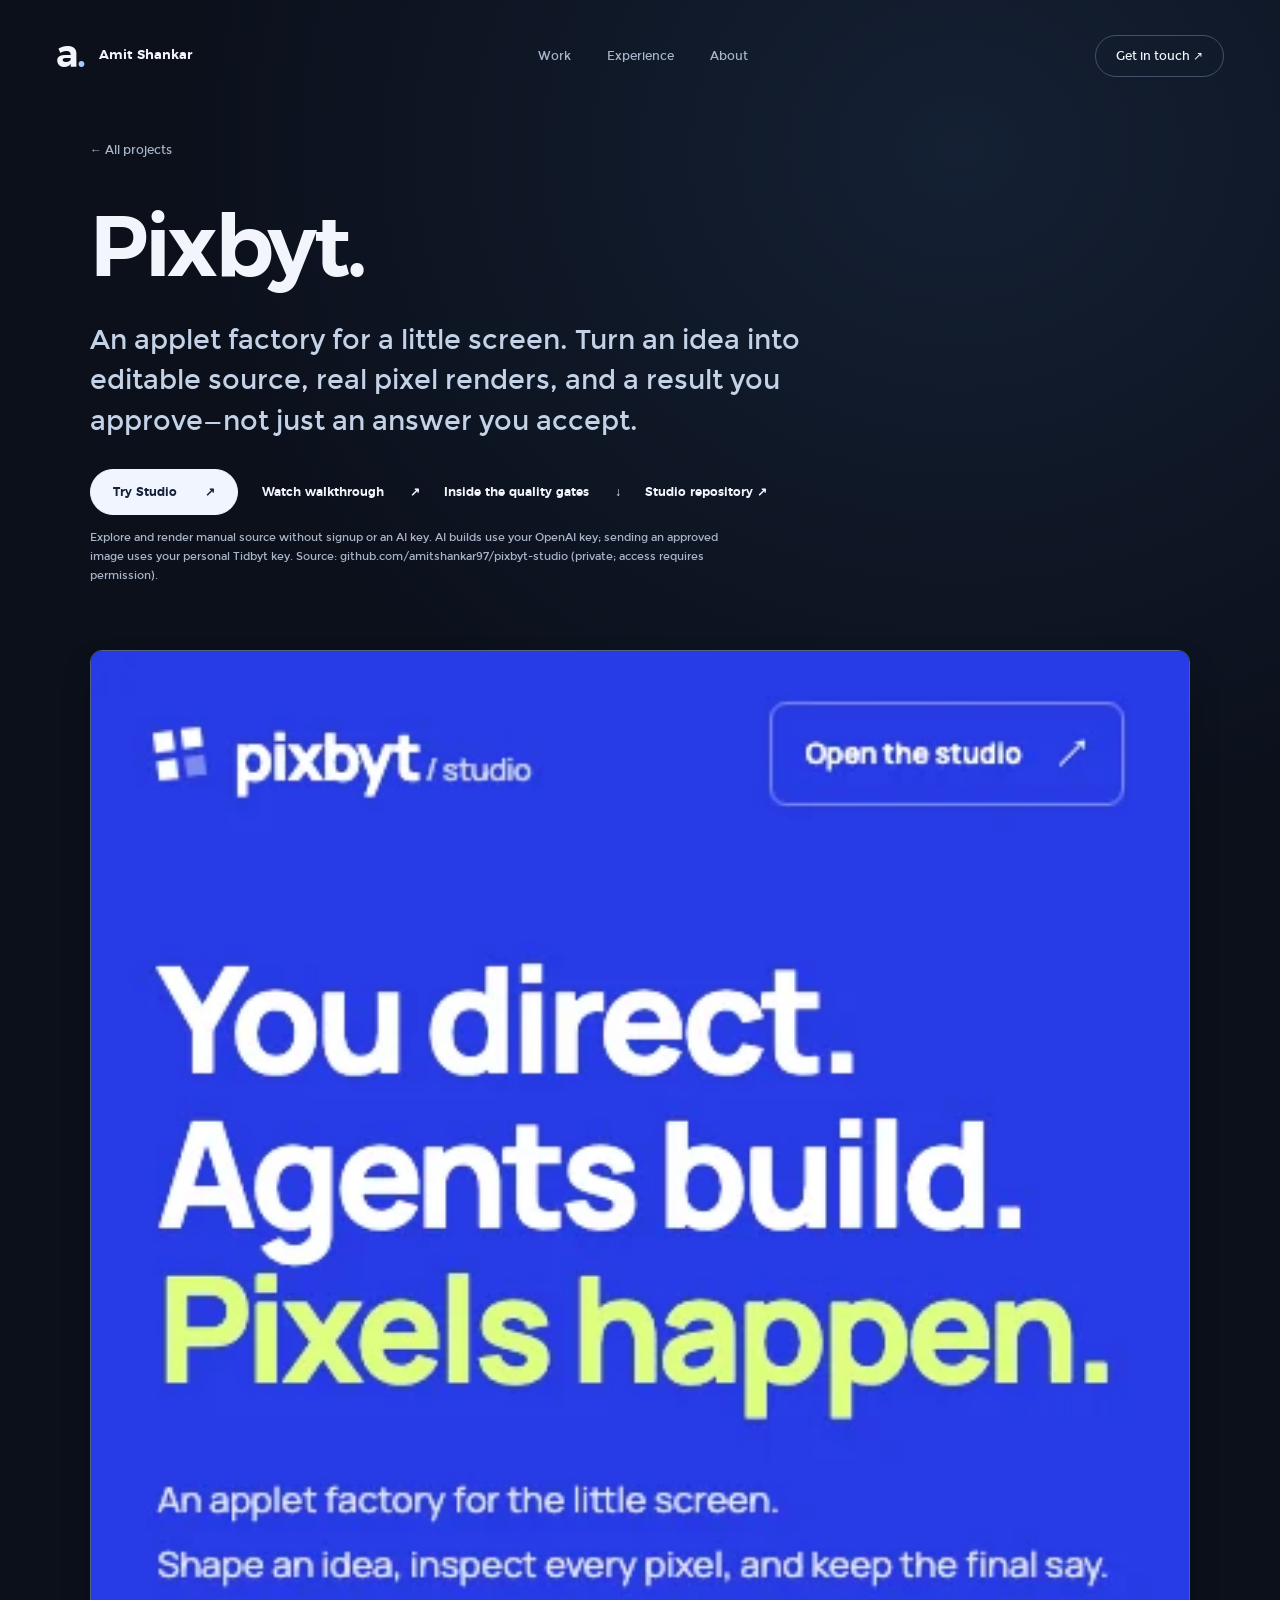
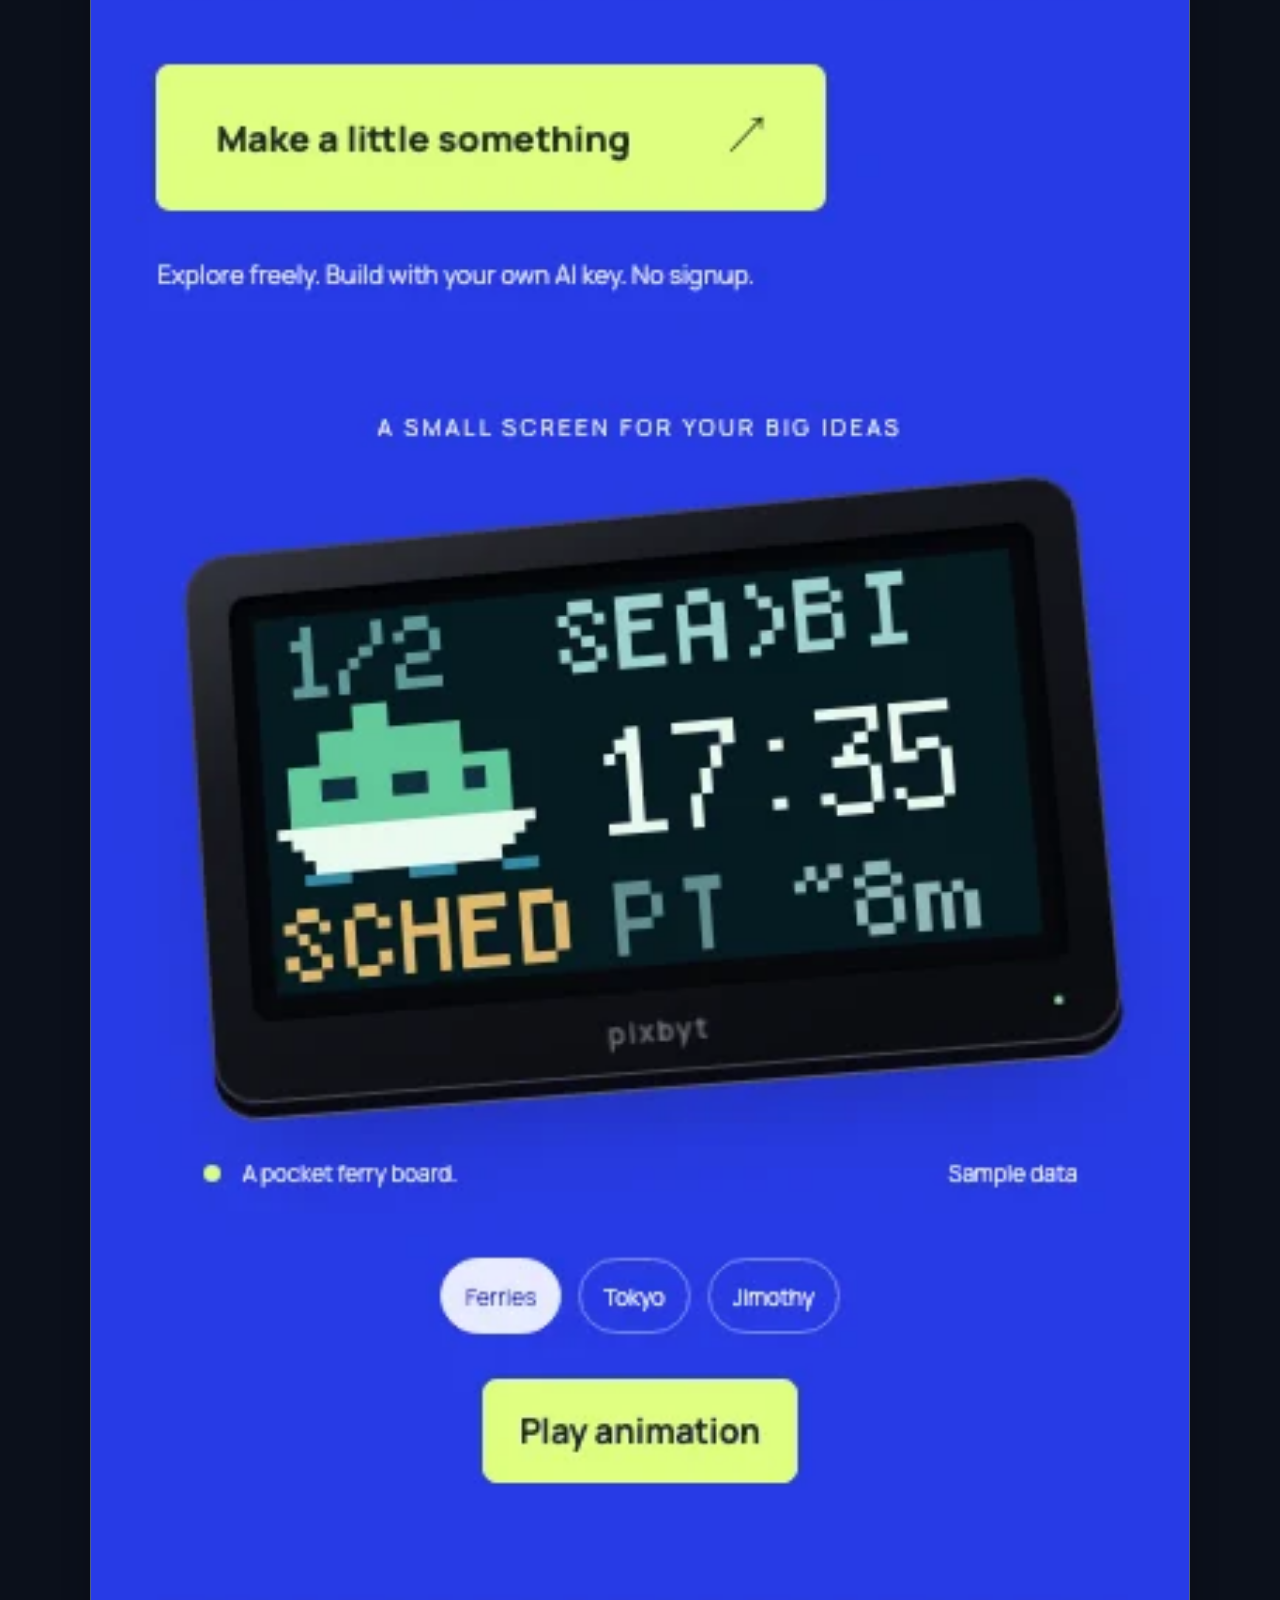
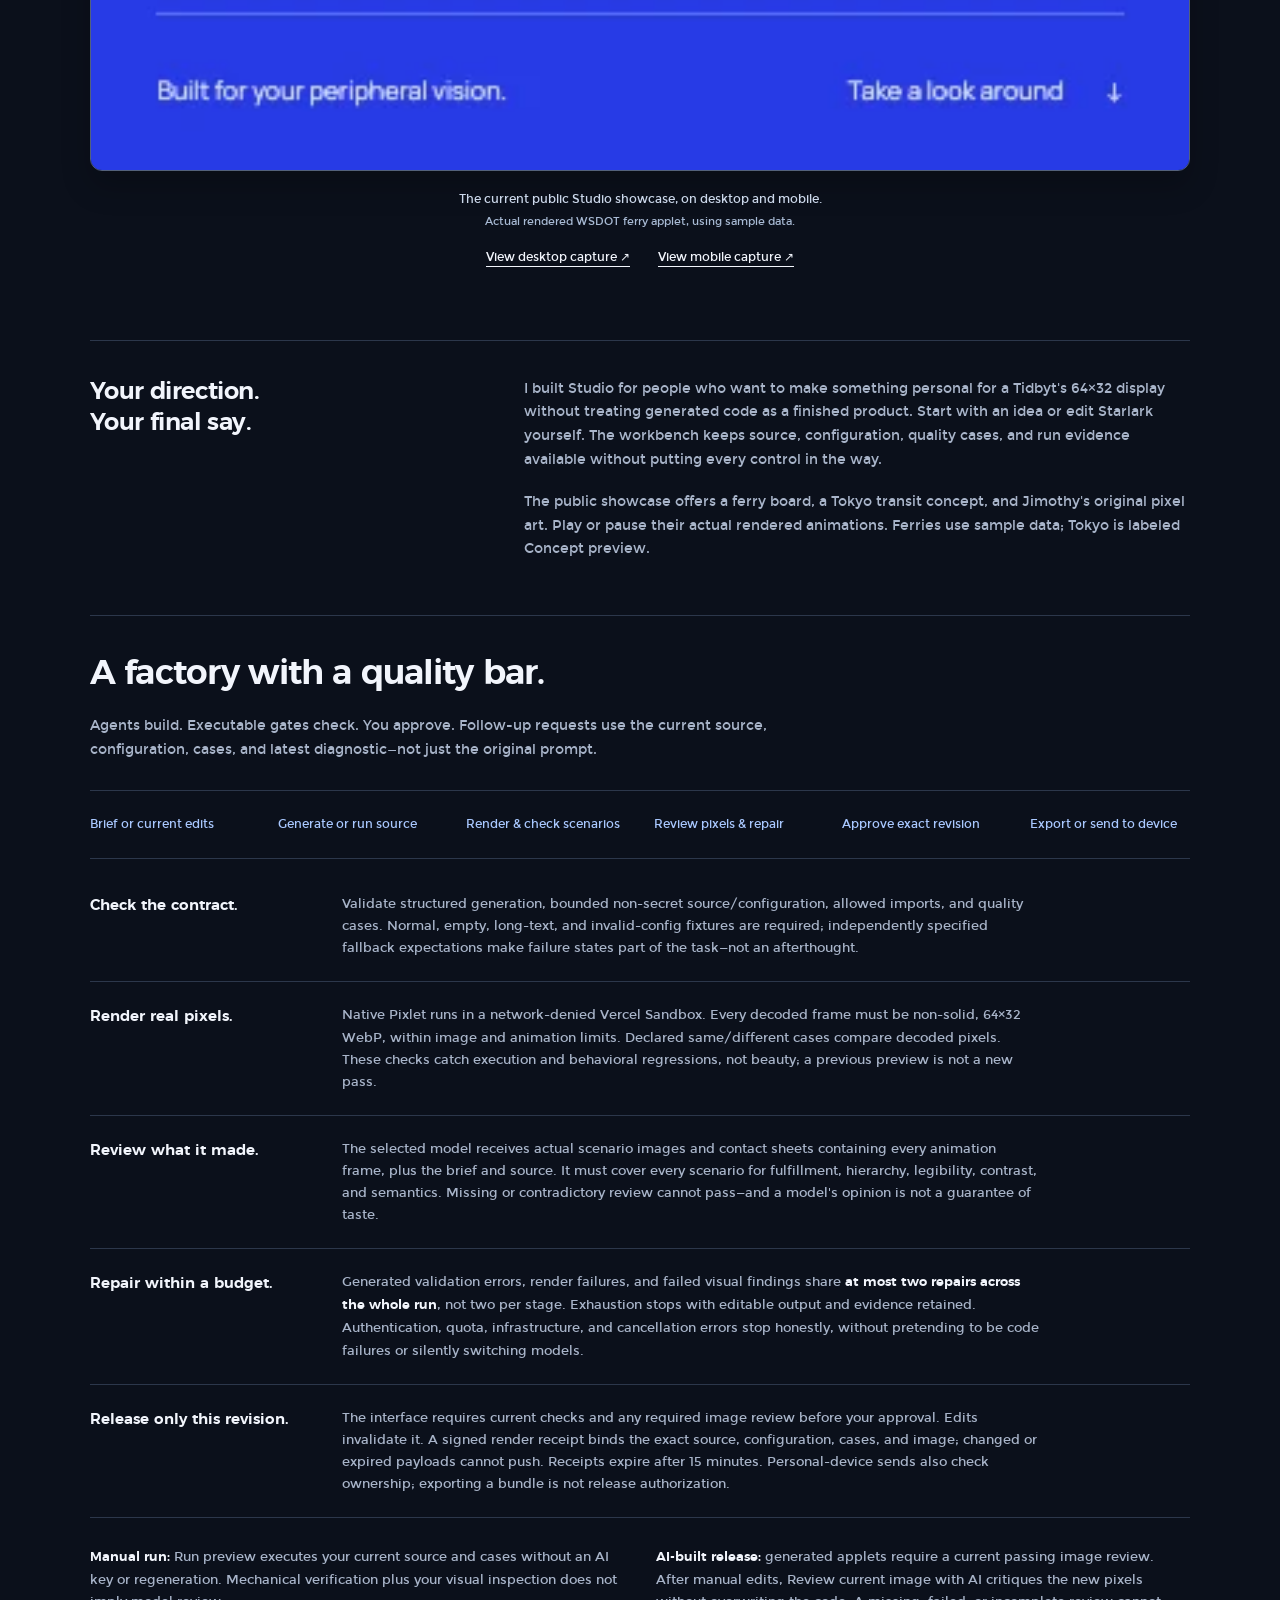
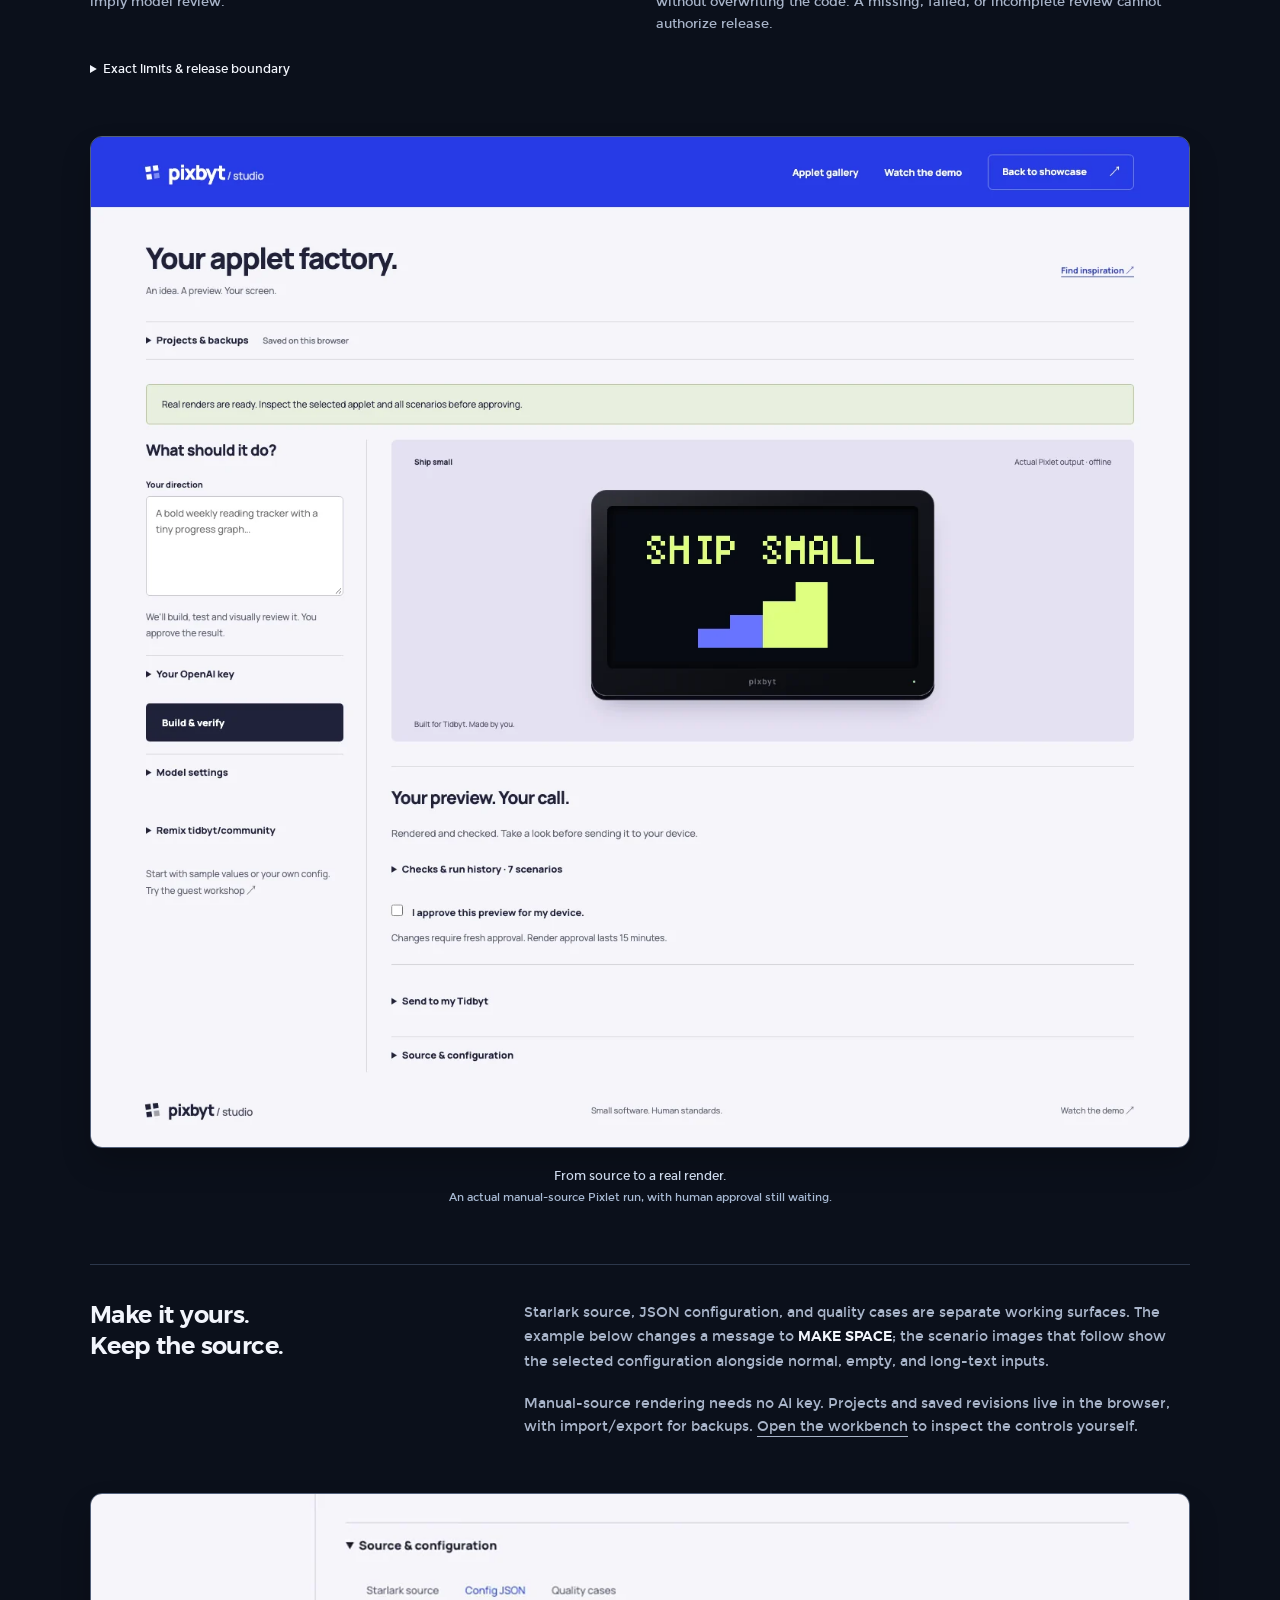
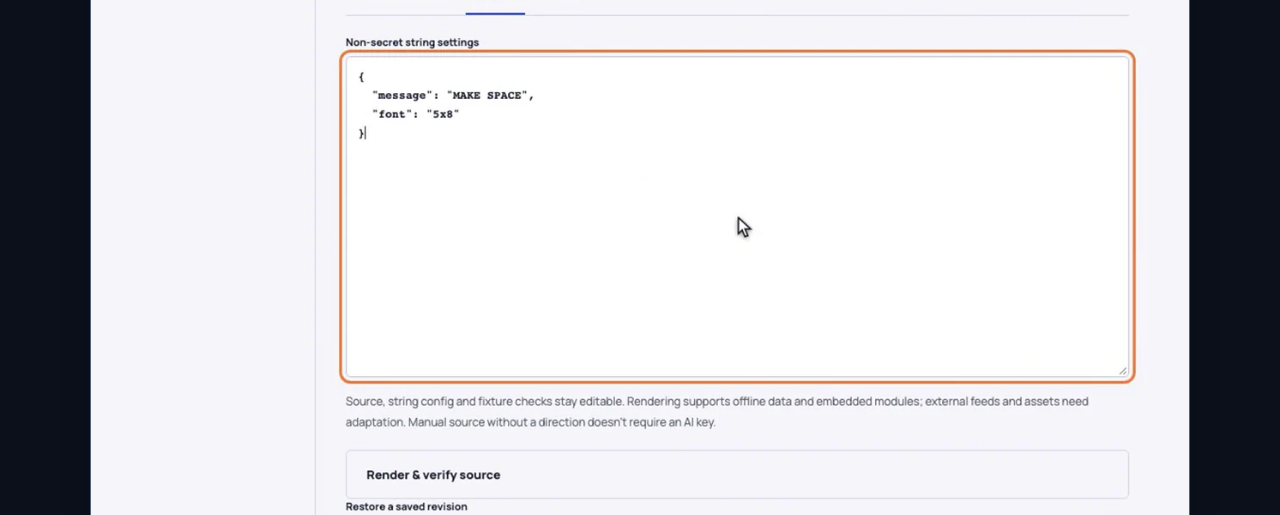
==== pixbyt.html @ dcb03086 "Explain applet factory quality gates and release safeguards Co-authored-by: Copilot App <223556219+C" ====
<!doctype html>
<html lang="en">
<head>
    <meta charset="utf-8"><meta name="viewport" content="width=device-width, initial-scale=1"><meta name="theme-color" content="#0b101b">
    <meta name="description" content="Inside Pixbyt's applet factory: native Pixlet rendering, scenario checks, actual-pixel model critique, bounded repairs, and human approval of the exact revision.">
    <title>Pixbyt — Amit Shankar</title>
    <link rel="canonical" href="https://amitshankar97.github.io/pixbyt.html">
    <meta property="og:type" content="website"><meta property="og:site_name" content="Amit Shankar">
    <meta property="og:title" content="Pixbyt Studio — Amit Shankar">
    <meta property="og:description" content="An applet factory with a visible quality bar: scenario checks, actual-pixel model critique, bounded repairs, and your final approval.">
    <meta property="og:url" content="https://amitshankar97.github.io/pixbyt.html">
    <meta property="og:image" content="https://amitshankar97.github.io/images/projects/pixbyt-studio-desktop.webp">
    <meta property="og:image:alt" content="Pixbyt Studio's public showcase with a WSDOT ferry applet labeled Sample data">
    <meta name="twitter:card" content="summary_large_image">
    <link rel="icon" href="favicon.svg" type="image/svg+xml"><link rel="alternate icon" href="favicon.png" type="image/png"><link rel="apple-touch-icon" href="apple-touch-icon.png"><link rel="stylesheet" href="css/portfolio.css">
</head>
<body>
    <a class="skip-link" href="#main">Skip to content</a>
    <header class="site-header"><a class="brand" href="index.html"><span class="brand-symbol" aria-hidden="true">a<span>.</span></span><span>Amit Shankar</span></a><nav aria-label="Main navigation"><a href="index.html#work">Work</a><a href="index.html#experience">Experience</a><a href="index.html#about">About</a></nav><a class="header-contact" href="mailto:amitarunshankar@gmail.com">Get in touch ↗</a></header>
    <main id="main" class="project-main">
        <a class="back-link" href="index.html#pixbyt-feature">← All projects</a>
        <section class="project-hero"><h1>Pixbyt.</h1><p class="lead">An applet factory for a little screen. Turn an idea into editable source, real pixel renders, and a result you approve—not just an answer you accept.</p><div class="project-actions"><a class="button" href="https://pixbyt-studio.vercel.app/">Try Studio <span aria-hidden="true">↗</span></a><a class="quiet-link" href="https://pixbyt-studio.vercel.app/#/demo">Watch walkthrough <span aria-hidden="true">↗</span></a><a class="quiet-link" href="#quality-gates">Inside the quality gates <span aria-hidden="true">↓</span></a><a class="quiet-link" href="https://github.com/amitshankar97/pixbyt-studio">Studio repository ↗</a></div><p class="source-note">Explore and render manual source without signup or an AI key. AI builds use your OpenAI key; sending an approved image uses your personal Tidbyt key. Source: github.com/amitshankar97/pixbyt-studio (private; access requires permission).</p></section>
        <figure class="product-capture case-study-capture">
            <a href="images/projects/pixbyt-studio-desktop.webp">
                <picture><source media="(max-width: 640px)" srcset="images/projects/pixbyt-studio-mobile.webp" width="390" height="966"><img src="images/projects/pixbyt-studio-desktop.webp" width="1440" height="856" alt="Pixbyt Studio's public homepage: a rendered WSDOT ferry applet with a Sample data label, curated applet choices, and a Play animation control"></picture>
            </a>
            <figcaption>The current public Studio showcase, on desktop and mobile.<span>Actual rendered WSDOT ferry applet, using sample data.</span></figcaption>
            <div class="capture-links"><a href="images/projects/pixbyt-studio-desktop.webp">View desktop capture ↗</a><a href="images/projects/pixbyt-studio-mobile.webp">View mobile capture ↗</a></div>
        </figure>
        <div class="project-body">
            <section id="approach" class="story-row"><h2>Your direction.<br>Your final say.</h2><div><p>I built Studio for people who want to make something personal for a Tidbyt's 64×32 display without treating generated code as a finished product. Start with an idea or edit Starlark yourself. The workbench keeps source, configuration, quality cases, and run evidence available without putting every control in the way.</p><p>The public showcase offers a ferry board, a Tokyo transit concept, and Jimothy's original pixel art. Play or pause their actual rendered animations. Ferries use sample data; Tokyo is labeled Concept preview.</p></div></section>
            <section id="quality-gates" class="factory-quality" aria-labelledby="quality-heading">
                <h2 id="quality-heading">A factory with a quality bar.</h2>
                <p class="quality-intro">Agents build. Executable gates check. You approve. Follow-up requests use the current source, configuration, cases, and latest diagnostic—not just the original prompt.</p>
                <ol class="factory-flow" aria-label="Applet factory workflow">
                    <li>Brief or current edits</li>
                    <li>Generate or run source</li>
                    <li>Render &amp; check scenarios</li>
                    <li>Review pixels &amp; repair</li>
                    <li>Approve exact revision</li>
                    <li>Export or send to device</li>
                </ol>
                <dl class="quality-gates">
                    <div><dt>Check the contract.</dt><dd>Validate structured generation, bounded non-secret source/configuration, allowed imports, and quality cases. Normal, empty, long-text, and invalid-config fixtures are required; independently specified fallback expectations make failure states part of the task—not an afterthought.</dd></div>
                    <div><dt>Render real pixels.</dt><dd>Native Pixlet runs in a network-denied Vercel Sandbox. Every decoded frame must be non-solid, 64×32 WebP, within image and animation limits. Declared same/different cases compare decoded pixels. These checks catch execution and behavioral regressions, not beauty; a previous preview is not a new pass.</dd></div>
                    <div><dt>Review what it made.</dt><dd>The selected model receives actual scenario images and contact sheets containing every animation frame, plus the brief and source. It must cover every scenario for fulfillment, hierarchy, legibility, contrast, and semantics. Missing or contradictory review cannot pass—and a model's opinion is not a guarantee of taste.</dd></div>
                    <div><dt>Repair within a budget.</dt><dd>Generated validation errors, render failures, and failed visual findings share <strong>at most two repairs across the whole run</strong>, not two per stage. Exhaustion stops with editable output and evidence retained. Authentication, quota, infrastructure, and cancellation errors stop honestly, without pretending to be code failures or silently switching models.</dd></div>
                    <div><dt>Release only this revision.</dt><dd>The interface requires current checks and any required image review before your approval. Edits invalidate it. A signed render receipt binds the exact source, configuration, cases, and image; changed or expired payloads cannot push. Receipts expire after 15 minutes. Personal-device sends also check ownership; exporting a bundle is not release authorization.</dd></div>
                </dl>
                <div class="quality-paths">
                    <p><strong>Manual run:</strong> Run preview executes your current source and cases without an AI key or regeneration. Mechanical verification plus your visual inspection does not imply model review.</p>
                    <p><strong>AI-built release:</strong> generated applets require a current passing image review. After manual edits, Review current image with AI critiques the new pixels without overwriting the code. A missing, failed, or incomplete review cannot authorize release.</p>
                </div>
                <details class="quality-detail"><summary>Exact limits &amp; release boundary</summary><p>Output is limited to 200,000 bytes, 300 frames, and three seconds. The receipt protects render integrity; model review and human approval are interface policies, not server-certified taste or identity. Tidbyt API acceptance is not proof of physical receipt.</p></details>
            </section>
            <figure class="product-capture case-study-capture walkthrough-capture">
                <a href="images/projects/pixbyt-render-workbench.webp"><img src="images/projects/pixbyt-render-workbench.webp" width="1440" height="1325" loading="lazy" alt="Studio after a manual-source run: actual Pixlet output reads SHIP SMALL, with seven scenarios available and human approval still unchecked"></a>
                <figcaption>From source to a real render.<span>An actual manual-source Pixlet run, with human approval still waiting.</span></figcaption>
            </figure>
            <section class="story-row"><h2>Make it yours.<br>Keep the source.</h2><div><p>Starlark source, JSON configuration, and quality cases are separate working surfaces. The example below changes a message to <strong>MAKE SPACE</strong>; the scenario images that follow show the selected configuration alongside normal, empty, and long-text inputs.</p><p>Manual-source rendering needs no AI key. Projects and saved revisions live in the browser, with import/export for backups. <a href="https://pixbyt-studio.vercel.app/#/studio">Open the workbench</a> to inspect the controls yourself.</p></div></section>
            <figure class="product-capture case-study-capture walkthrough-capture">
                <a href="images/projects/pixbyt-config.webp"><img src="images/projects/pixbyt-config.webp" width="1280" height="800" loading="lazy" alt="Studio's Config JSON editor containing message MAKE SPACE and font 5x8, with Starlark source and Quality cases tabs and a Render and verify source control"></a>
                <figcaption>The configuration surface, not a mockup.<span>An actual editor frame from the recorded manual-source walkthrough, showing the message and font settings.</span></figcaption>
            </figure>
            <section class="story-row"><h2>Evidence you<br>can inspect.</h2><div><p>The preview is only one part of the review. Scenario images expose what changes when inputs are missing, too long, or invalid. A selected configuration sits alongside those cases so you can judge the pixels you are actually about to approve.</p><p>Checks, run history, and exported evidence make the outcome inspectable. After edits, earlier evidence stays historical; it cannot authorize the next release.</p></div></section>
            <figure class="product-capture case-study-capture walkthrough-capture">
                <a href="images/projects/pixbyt-scenarios.webp"><img src="images/projects/pixbyt-scenarios.webp" width="1280" height="800" loading="lazy" alt="Actual Pixlet scenario evidence: selected MAKE SPACE output beside SHIP SMALL normal and empty cases and a truncated long-text case, with seven scenarios listed"></a>
                <figcaption>Review the cases, not just the happy path.<span>Actual manual-source rendering evidence: selected configuration, normal, empty, and long-text outputs.</span></figcaption>
            </figure>
            <section class="story-row"><h2>Small surface.<br>Deliberate systems.</h2><div><p>Studio uses <strong>TypeScript and Vite</strong> for the browser interface, <strong>Node.js Vercel Functions</strong> for orchestration, and ephemeral <strong>Vercel Sandbox</strong> instances for Pixlet rendering and Python image verification. OpenAI generation and image critique use the visitor's selected model.</p><p>Projects stay in the browser, with exportable backups. Generated applets run offline: there is no hosted scheduler or live-feed fetching. The older guest workshop's explicit GitHub bundle save is separate—not automatic project sync.</p><p><a href="https://pixbyt-studio.vercel.app/#/demo">Watch the captioned walkthrough</a> for a hands-on look at applet source and rendering.</p><details><summary>Implementation &amp; verification details</summary><p>Public native rendering, source/configuration edits, rerendering, validation, and the signed-receipt approval gate have been independently exercised. Model and device paths also have unit/mock coverage; paid model calls and physical device delivery have not been exercised with user credentials. The showcase and film are not proof of those credentialed outcomes.</p></details></div></section>
            <section class="story-row"><h2>Built on an<br>existing foundation.</h2><div><p>Studio is distinct from the original <a href="https://github.com/amitshankar97/pixbyt">Go/HTMX Pixbyt application</a>. That application supports authenticated applet management, community imports, Starlark/configuration editing, rendered previews, and manual image publishing to a configured Tidbyt device.</p><p>The original application's source and configuration live in Postgres. Studio's browser-local projects and the older guest workshop's GitHub bundle save are separate workflows, not a change to the original application's storage. Both source repositories remain private.</p></div></section>
        </div>
        <div class="next-project"><span>Keep exploring</span><a href="stockbear.html">Stockbear ↗</a></div>
    </main>
    <footer><span>Amit Shankar / Pixbyt</span><div><a href="index.html">All work</a><a href="https://github.com/amitshankar97">GitHub</a></div></footer>
</body>
</html>
---- css/portfolio.css ----
@font-face{font-family:Portfolio;src:url("../fonts/montserrat/montserrat-regular-webfont.woff2") format("woff2");font-weight:400;font-display:swap}
@font-face{font-family:Portfolio;src:url("../fonts/montserrat/montserrat-semibold-webfont.woff2") format("woff2");font-weight:600 900;font-display:swap}
:root{color-scheme:dark;--bg:#0b101b;--surface:#131e30;--text:#f2f5fc;--muted:#a8b4c9;--line:#2c374b;--accent:#a9c8ff;--ease:cubic-bezier(.16,1,.3,1)}
*{box-sizing:border-box}
html{scroll-behavior:smooth;scroll-padding-top:32px}
body{margin:0;color:var(--text);background:var(--bg);font:400 15px/1.7 Portfolio,Arial,sans-serif;-webkit-font-smoothing:antialiased}
body:before{content:"";position:absolute;inset:0 0 auto;height:1000px;z-index:-1;background:radial-gradient(ellipse at 75% 15%,#22385866,transparent 58%);pointer-events:none}
a{color:inherit;text-underline-offset:5px}
button{font:inherit}
a,button{-webkit-tap-highlight-color:transparent}
:focus-visible{outline:2px solid #c1d9ff;outline-offset:6px}
.skip-link{position:fixed;top:-100px;left:20px;z-index:10;background:var(--text);color:var(--bg);padding:12px 20px}
.skip-link:focus{top:12px}
.site-header,main,footer{width:min(1240px,calc(100% - 112px));margin-inline:auto}
.site-header{height:112px;display:flex;align-items:center;justify-content:space-between;gap:32px}
.brand{display:flex;align-items:center;gap:14px;text-decoration:none;font-size:13px;font-weight:600}
.brand-symbol{font-size:38px;line-height:1;letter-spacing:-.04em}
.brand-symbol>span{color:var(--accent)}
nav{display:flex;gap:36px;font-size:12px}
nav a,.header-contact{text-decoration:none}
nav a{color:var(--muted);padding-block:12px}
nav a:hover,nav a[aria-current]{color:var(--text)}
.header-contact{font-size:12px;border:1px solid #42506a;border-radius:30px;padding:10px 20px}
.header-contact span{padding-left:12px}
h1,h2,h3,p,figure{margin:0}
h1,h2,h3{font-weight:600;text-wrap:balance}
h1{font-size:clamp(42px,5.5vw,74px);line-height:1.13;letter-spacing:-.04em}
.intro{padding:72px 0 64px}
.intro-heading{display:grid;grid-template-columns:1fr 240px;align-items:center;gap:64px}
.intro h1{font-size:clamp(40px,5vw,68px)}
.intro h1 span{display:block;color:var(--accent);font-size:clamp(22px,2.4vw,30px);line-height:1.35;letter-spacing:-.025em;margin-top:22px}
.intro p{max-width:590px;color:var(--muted);font-size:15px;margin-top:24px}
.hero-portrait{display:block;width:220px;height:264px;object-fit:cover;border-radius:22px;border:1px solid #53617b;box-shadow:0 20px 40px #0004}
.quiet-link{display:inline-flex;align-items:center;gap:26px;font-size:12px;font-weight:600;text-decoration:none;padding-block:12px;border-bottom:1px solid #687c99}
.intro .quiet-link{margin-top:24px}
.quiet-link:hover{border-color:var(--text)}
.section-heading{display:flex;align-items:baseline;justify-content:space-between;gap:24px;margin-bottom:28px}
.section-heading h2{font-size:22px;letter-spacing:-.025em}
.section-heading>span{font-size:11px;color:var(--muted)}
.project-picker{display:flex;gap:16px;margin-bottom:24px}
.project-choice{display:flex;align-items:center;gap:16px;width:260px;min-height:84px;border:1px solid var(--line);border-radius:16px;padding:12px 16px;text-decoration:none;font-size:14px;background:#111a29;transition:background .3s var(--ease),border-color .3s var(--ease),transform .3s var(--ease)}
.project-choice.selected{border-color:#b3cbf1;background:#23334c;box-shadow:0 9px 24px #02071144}
.project-choice:hover{border-color:#8097b8;transform:translateY(-3px)}
.project-choice small{display:block;color:var(--muted);font-size:10px;margin-top:3px}
.project-icon{height:46px;width:46px;flex-shrink:0;border-radius:10px;display:grid;place-items:center;font-size:31px;line-height:1}
.pixel-icon{background:#a9c8ff;color:#12213a}
.stock-icon{background:#b4d7cb;color:#12382d}
.choice-arrow{margin-left:auto;color:var(--accent);font-size:18px}
.featured-project{display:grid;grid-template-columns:1fr 1.15fr;align-items:center;gap:20px;min-height:450px;padding:48px 52px;background:linear-gradient(115deg,#18263c,#142037 55%,#1b2c47);border:1px solid #35445c;border-radius:24px;overflow:hidden}
.featured-project[hidden]{display:none}
.featured-project+.featured-project{margin-top:24px}
.project-category{font-size:10px;color:var(--accent);letter-spacing:.015em}
.feature-copy h3{font-size:clamp(32px,3.8vw,48px);line-height:1.2;letter-spacing:-.04em;margin:19px 0}
.feature-copy p{font-size:13px;color:#bdc9dc;max-width:350px}
.action-row{display:flex;flex-wrap:wrap;align-items:center;gap:20px;margin-top:28px}
.button{display:inline-flex;align-items:center;justify-content:space-between;gap:28px;background:#f0f5ff;color:#152238;border:1px solid #f0f5ff;border-radius:28px;padding:12px 22px;text-decoration:none;font-size:12px;font-weight:600;transition:background .25s var(--ease),box-shadow .25s var(--ease)}
.button:hover{background:#c9dcff;box-shadow:0 7px 20px #0004}
.feature-index{font-size:10px;color:#b7c5d9}
.product-capture{min-width:0;text-align:center}
.product-capture>a{display:block;border-radius:12px}
.product-capture img{display:block;width:100%;height:auto;border-radius:12px;border:1px solid #53617b;box-shadow:0 16px 30px #0003}
.product-capture figcaption{margin-top:18px}
.case-study-capture{max-width:1100px;margin-inline:auto}
.case-study-capture figcaption{font-size:12px}
.case-study-capture figcaption span{font-size:11px}
.walkthrough-capture{margin-block:0 56px}
.project-walkthrough{margin-bottom:64px}
.project-walkthrough .section-heading{margin-bottom:16px}
.project-walkthrough .demo-disclosure{margin:0 0 20px}
.project-walkthrough video{display:block;width:100%;height:auto;aspect-ratio:16/9;background:#080d15;border:1px solid #53617b;border-radius:12px}
.capture-links{display:flex;justify-content:center;flex-wrap:wrap;gap:12px 28px;margin-top:16px;font-size:12px}
.pixel-scene{text-align:center;align-self:stretch;display:flex;flex-direction:column;justify-content:center;align-items:center;min-width:0}
.pixel-device{width:100%;max-width:410px;aspect-ratio:1.95;background:linear-gradient(135deg,#827466,#302d2b 4%,#0b1017 7%,#090d14 94%,#4a4640 96%,#837261);border-radius:17px;padding:18px;position:relative;transform:perspective(1000px) rotateY(-7deg) rotateZ(-3deg);box-shadow:12px 35px 36px #0007}
.pixel-screen{position:relative;height:100%;overflow:hidden;background:#101b35;border-radius:5px;isolation:isolate}
.pixel-screen:after{content:"";position:absolute;inset:0;z-index:5;background-image:radial-gradient(transparent 46%,#050a14 57%);background-size:6px 6px}
.pixel-sun{position:absolute;width:60px;height:60px;border-radius:50%;background:#f9bca1;top:15%;right:18%}
.pixel-mountain{position:absolute;inset:24% -5% -5%;clip-path:polygon(0 100%,0 60%,25% 3%,50% 70%,75% 12%,100% 80%,100% 100%);background:#5b7abc}
.mountain-front{inset:48% -4% -4%;background:#a9c8ff;clip-path:polygon(0 70%,22% 30%,43% 90%,69% 0,100% 68%,100% 100%,0 100%)}
.pixel-word{position:absolute;left:8%;top:12%;color:#e1ebff;font-size:clamp(14px,2.4vw,27px);font-weight:600;letter-spacing:.12em}
.pixel-ground{position:absolute;inset:90% 0 0;background:#c4dfcd}
.device-foot{position:absolute;bottom:-7px;left:18%;right:18%;height:8px;background:#111821;border-radius:0 0 6px 6px}
figcaption{font-size:10px;color:#ccd8eb;margin-top:36px}
figcaption span{display:block;font-size:9px;color:#a8bad4;margin-top:3px}
.stockbear-feature{background:linear-gradient(115deg,#172e30,#14272f 70%,#1a3b3e)}
.stock-scene{text-align:center}
.stock-emblem{font-size:180px;font-weight:600;line-height:1.1;letter-spacing:-.04em;color:#c5e3d8;position:relative;display:inline-block}
.stock-emblem span{font-size:62px;position:absolute;top:10%;right:-50px;color:#91c7c3}
.earlier-work,.experience{padding-top:112px}
.archive-feature{display:grid;grid-template-columns:1.15fr 1fr;gap:64px;align-items:center;margin-top:40px;margin-bottom:48px}
.archive-image{display:block;overflow:hidden;border-radius:14px;background:#202a38;border:1px solid var(--line)}
.archive-image img{display:block;width:100%;height:auto;max-height:300px;object-fit:cover;object-position:top}
.archive-feature h3{font-size:27px;letter-spacing:-.03em}
.archive-feature p{color:var(--muted);font-size:13px;margin:16px 0}
.archive-feature .project-category{display:block}
.archive-feature .quiet-link{margin-top:10px}
.project-list article{display:grid;grid-template-columns:1fr 1.5fr .8fr;gap:40px;align-items:baseline;border-top:1px solid var(--line);padding:25px 0}
.project-list h3{font-size:15px}
.project-list p{color:var(--muted);font-size:12px;max-width:480px}
.project-list a{justify-self:end;font-size:10px}
.archive-stack{font-size:10px;color:var(--muted);justify-self:end}
.project-list p .archive-stack{display:block;margin-top:8px}
.section-intro{max-width:620px;color:var(--muted);font-size:13px;margin-bottom:36px}
.experience-row{display:grid;grid-template-columns:180px 1fr 120px;gap:36px;border-top:1px solid var(--line);padding:28px 0}
.experience-row>span{font-size:11px;color:var(--muted);padding-top:4px}
.experience-row>span:last-child{text-align:right}
.experience-row h3{font-size:18px;letter-spacing:-.02em}
.experience-row p{font-size:12px;color:#d0daeb;margin:5px 0}
.experience-row small{font-size:11px;color:var(--muted)}
.impact-list{padding-left:17px;margin:18px 0 0;max-width:660px;color:var(--muted);font-size:12px}
.impact-list li{padding-left:4px;margin:10px 0}
.impact-list strong{color:var(--text);font-weight:600}
.about{padding:112px 0}
.about img{width:180px;height:200px;object-fit:cover;border-radius:16px;filter:saturate(.6)}
.about h2{font-size:32px;letter-spacing:-.03em;margin-bottom:20px}
.about p{max-width:650px;font-size:13px;color:var(--muted);margin:12px 0}
.about .skills{color:var(--accent);font-size:11px}
.contact{padding:64px 0 88px;border-top:1px solid var(--line);display:flex;align-items:flex-end;justify-content:space-between;gap:32px}
.contact h2{font-size:clamp(36px,4.4vw,56px);line-height:1.15;letter-spacing:-.04em}
.contact>a{font-size:15px;padding-bottom:8px;text-decoration:none;border-bottom:1px solid var(--muted)}
.contact>a span{padding-left:40px}
footer{display:flex;justify-content:space-between;gap:24px;padding:28px 0 40px;border-top:1px solid var(--line);font-size:10px;color:var(--muted)}
footer>div{display:flex;gap:28px}
footer a{text-decoration:none}
.project-main{max-width:1100px}
.back-link{display:inline-flex;gap:15px;color:var(--muted);font-size:12px;margin:28px 0 42px;text-decoration:none}
.project-hero{padding-bottom:64px}
.project-hero h1{font-size:clamp(48px,7vw,86px);margin-bottom:20px}
.project-hero .lead{max-width:770px;font-size:clamp(19px,2.4vw,27px);line-height:1.5;color:#c4d2e7}
.project-actions{display:flex;align-items:center;flex-wrap:wrap;gap:24px;margin-top:28px}
.project-actions .quiet-link{border:0}
.source-note{font-size:11px;color:var(--muted);margin-top:14px;max-width:650px}
.demo-disclosure{font-size:13px;font-weight:600;color:var(--accent);margin-top:20px;max-width:650px}
.feature-copy p.demo-disclosure{color:var(--text);font-size:12px}
.project-visual{min-height:380px;display:flex;align-items:center;justify-content:center;border-radius:24px;background:linear-gradient(125deg,#20304d,#142034);border:1px solid #35445c;padding:60px 40px}
.project-visual .pixel-scene{width:min(600px,100%);min-height:300px}
.project-visual .pixel-device{max-width:510px}
.project-visual .pixel-word{font-size:32px}
.project-visual .pixel-screen:after{background-size:8px 8px}
.project-visual .pixel-sun{width:80px;height:80px}
.project-body{padding:72px 0 40px}
.story-row{display:grid;grid-template-columns:1fr 1.8fr;gap:64px;padding:36px 0;border-top:1px solid var(--line)}
.story-row h2{font-size:24px;line-height:1.3;letter-spacing:-.025em}
.story-row p{font-size:14px;color:var(--muted);margin-bottom:18px;max-width:700px}
.story-row ul,.story-row ol{padding-left:20px;margin:0;color:var(--muted);font-size:13px}
.story-row li{padding-left:6px;margin-bottom:12px}
.story-row strong{color:var(--text);font-weight:600}
.factory-quality{border-top:1px solid var(--line);padding:36px 0 56px}
.factory-quality h2{font-size:clamp(24px,3vw,34px);line-height:1.3;letter-spacing:-.025em}
.quality-intro{max-width:680px;margin-top:18px;color:var(--muted);font-size:14px}
.factory-flow{display:flex;flex-wrap:wrap;gap:12px 28px;padding:24px 0;margin:28px 0 0;border-block:1px solid var(--line);list-style:none}
.factory-flow li{flex:1 1 130px;font-size:12px;color:var(--accent);line-height:1.6}
.quality-gates{margin:12px 0 0}
.quality-gates>div{display:grid;grid-template-columns:220px 1fr;gap:32px;padding:22px 0;border-bottom:1px solid var(--line)}
.quality-gates dt{font-weight:600;font-size:15px}
.quality-gates dd{margin:0;max-width:700px;color:var(--muted);font-size:13px}
.quality-gates strong,.quality-paths strong{color:var(--text);font-weight:600}
.quality-paths{display:grid;grid-template-columns:1fr 1fr;gap:32px;margin-top:28px}
.quality-paths p{font-size:13px;color:var(--muted)}
.quality-detail{max-width:760px;margin-top:24px;color:var(--muted);font-size:12px}
.quality-detail summary{cursor:pointer;color:var(--text)}
.quality-detail p{margin-top:12px}
@media(max-width:700px){.quality-gates>div{grid-template-columns:1fr;gap:8px}.factory-flow{gap:16px 24px}.factory-flow li{flex-basis:40%}.quality-paths{grid-template-columns:1fr;gap:16px}.factory-quality{padding:28px 0 40px}}
.next-project{border-top:1px solid var(--line);padding:48px 0 64px;display:flex;justify-content:space-between;align-items:center;font-size:12px;color:var(--muted)}
.next-project a{font-size:24px;color:var(--text);text-decoration:none}
@media(prefers-reduced-motion:no-preference){.pixel-device{animation:device-arrive 1.2s var(--ease) both}@keyframes device-arrive{from{transform:perspective(1000px) rotateY(0) rotateZ(0) translateY(14px)}to{transform:perspective(1000px) rotateY(-7deg) rotateZ(-3deg)}}}
@media(max-width:1000px){.site-header,main,footer{width:calc(100% - 64px)}.intro-heading{gap:36px}.intro p{max-width:290px;font-size:13px}.featured-project{padding:36px;grid-template-columns:1fr 1fr}.feature-index{display:none}.pixel-device{padding:12px}.archive-feature{gap:36px}.project-list article{gap:24px}.experience-row{grid-template-columns:145px 1fr 100px;gap:24px}}
@media(max-width:700px){.site-header,main,footer{width:calc(100% - 40px)}.site-header{height:auto;min-height:104px;flex-wrap:wrap;gap:4px 20px;padding:20px 0}.brand{font-size:12px}.brand-symbol{font-size:32px}.header-contact{font-size:10px;padding:8px 12px}.header-contact span{padding-left:4px}nav{order:3;width:100%;gap:28px;font-size:11px;margin-top:8px}.intro{padding:38px 0 48px}.intro-heading{display:block}.intro p{max-width:430px;margin-top:24px;font-size:13px}.intro>.quiet-link{margin-top:18px}.section-heading{gap:16px;margin-bottom:22px}.section-heading h2{font-size:19px}.section-heading>span{font-size:9px;text-align:right}.project-picker{gap:10px}.project-choice{width:50%;gap:10px;padding:10px;min-height:70px;border-radius:12px;font-size:12px}.project-choice small{font-size:8px}.project-icon{width:32px;height:36px;border-radius:7px;font-size:24px}.choice-arrow{display:none}.featured-project{grid-template-columns:1fr;gap:40px;padding:30px 24px;border-radius:18px}.feature-copy h3{font-size:36px;margin-block:15px}.feature-copy p{max-width:460px}.pixel-scene{min-height:200px;padding:10px 5px 0}.pixel-device{width:88%;max-width:350px}.pixel-word{font-size:22px}.pixel-sun{width:50px;height:50px}figcaption{margin-top:28px;font-size:9px}figcaption span{font-size:8px}.action-row{margin-top:22px}.stock-emblem{font-size:140px}.stock-emblem span{font-size:45px;right:-34px}.earlier-work,.experience{padding-top:72px}.archive-feature{grid-template-columns:1fr;gap:25px;margin-top:28px}.archive-feature h3{font-size:23px}.project-list article{grid-template-columns:1fr;gap:10px;padding:24px 0}.project-list a{justify-self:start}.experience-row{grid-template-columns:1fr;gap:8px;padding:24px 0}.experience-row>span:last-child{display:none}.about{grid-template-columns:1fr;gap:28px;padding:72px 0}.about img{width:110px;height:125px;border-radius:12px}.about h2{font-size:28px}.contact{padding:42px 0 56px;display:block}.contact>a{display:inline-block;margin-top:28px}footer{flex-direction:column;gap:16px}footer>div{flex-wrap:wrap;gap:22px}.back-link{margin:20px 0 32px}.project-hero{padding-bottom:36px}.project-hero .lead{font-size:20px}.project-visual{padding:32px 16px;min-height:270px;border-radius:16px}.project-visual .pixel-scene{min-height:200px}.project-visual .pixel-word{font-size:22px}.project-visual .pixel-sun{width:50px;height:50px}.project-visual .pixel-screen:after{background-size:5px 5px}.project-body{padding-top:36px}.story-row{grid-template-columns:1fr;gap:22px;padding:28px 0}.story-row h2{font-size:23px}.story-row p{font-size:13px}.next-project a{font-size:20px}}
@media(prefers-reduced-motion:reduce){html{scroll-behavior:auto}*,*:before,*:after{animation:none!important;transition:none!important}}
@media(max-width:1000px){.intro-heading{grid-template-columns:1fr 200px}.hero-portrait{width:180px;height:216px}.intro p{max-width:560px}}
@media(max-width:700px){.intro-heading{display:flex;flex-direction:column;align-items:flex-start;gap:28px}.hero-portrait{order:-1;width:100px;height:120px;border-radius:12px}.intro h1{font-size:40px}.intro h1 span{font-size:22px;max-width:350px}.intro p{max-width:430px}.intro .quiet-link{margin-top:18px}}
@media print{body{background:white;color:black}body:before,.site-header,.project-picker,.pixel-scene,.stock-scene,.contact,footer{display:none}.site-header,main,footer{width:100%}.featured-project,.featured-project[hidden]{display:block;background:white;color:black;border:1px solid #aaa;break-inside:avoid}.feature-copy p,.project-category,.section-intro,.experience-row p,.experience-row small,.experience-row>span,.story-row p,.story-row li,.project-hero .lead{color:#333}.project-list article,.experience-row,.story-row{break-inside:avoid}.earlier-work,.experience,.about{padding-top:32px}.button{background:white;color:black;border:1px solid black}}
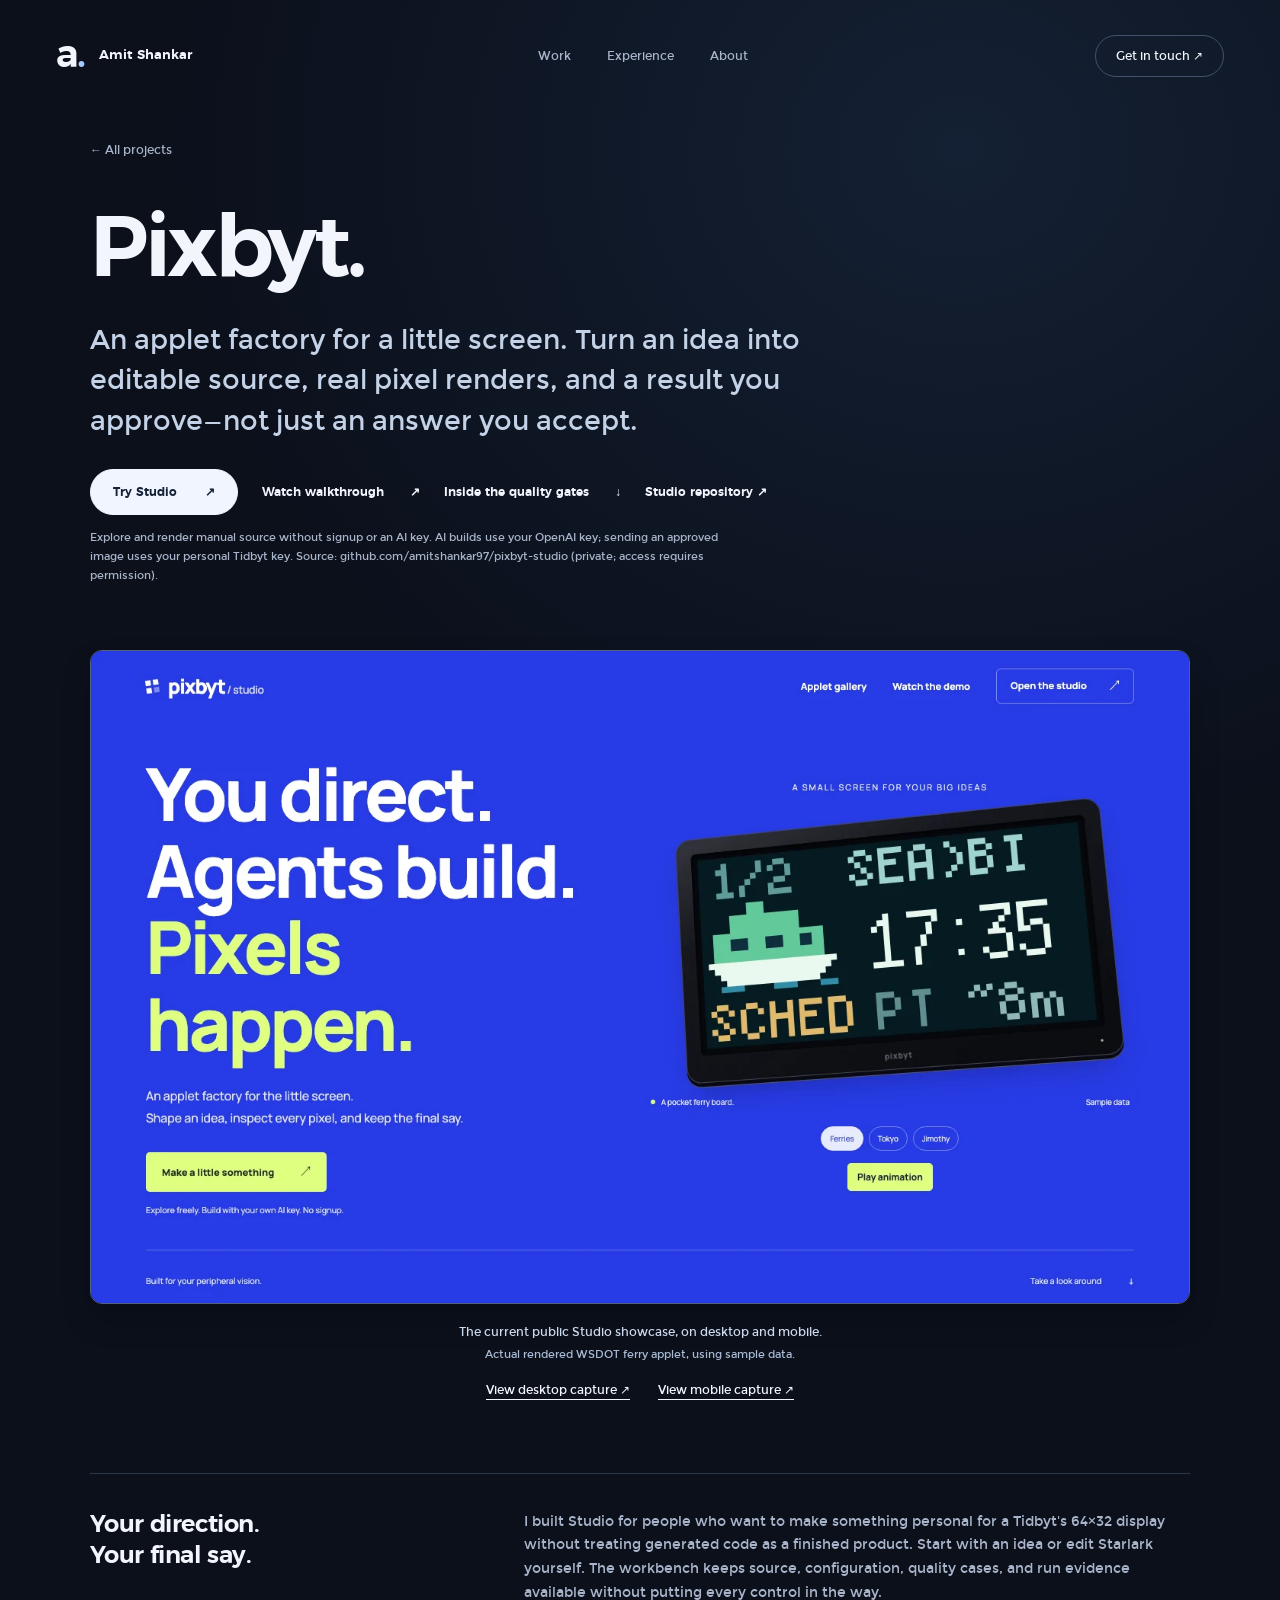
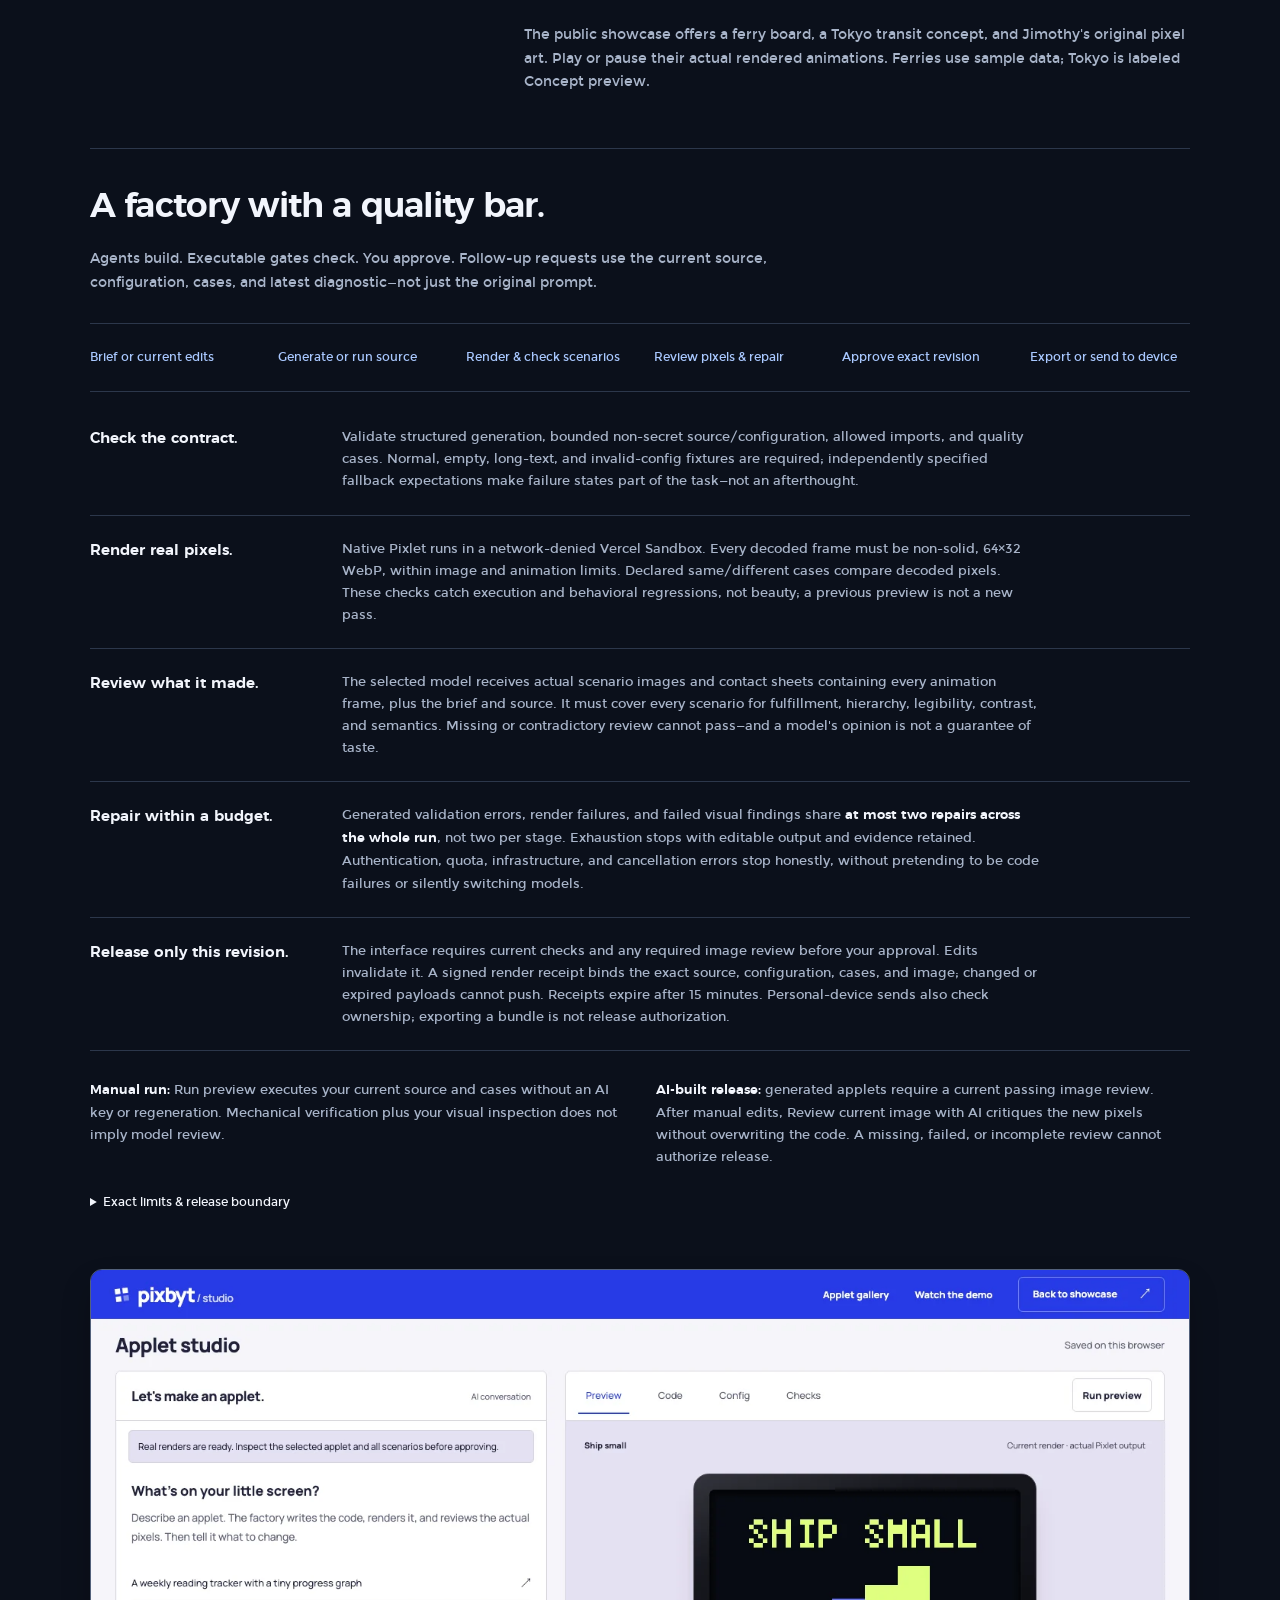
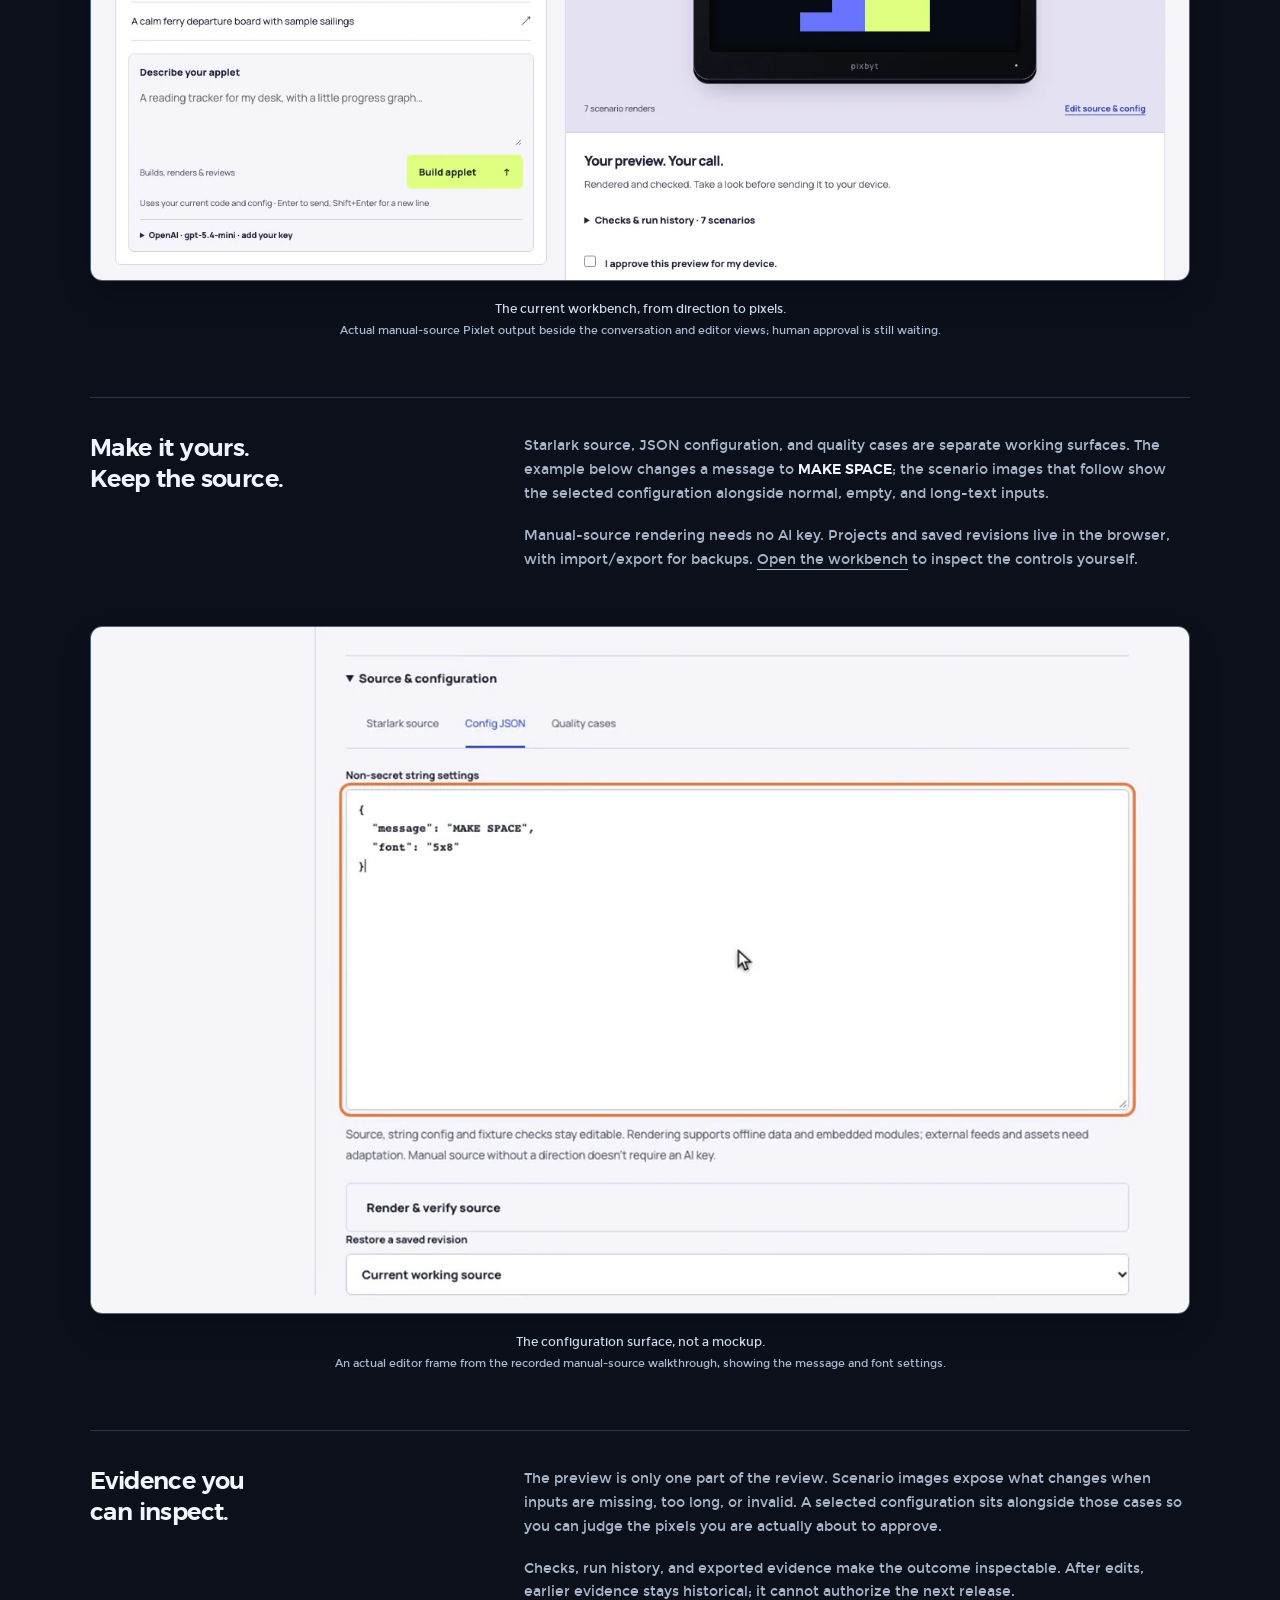
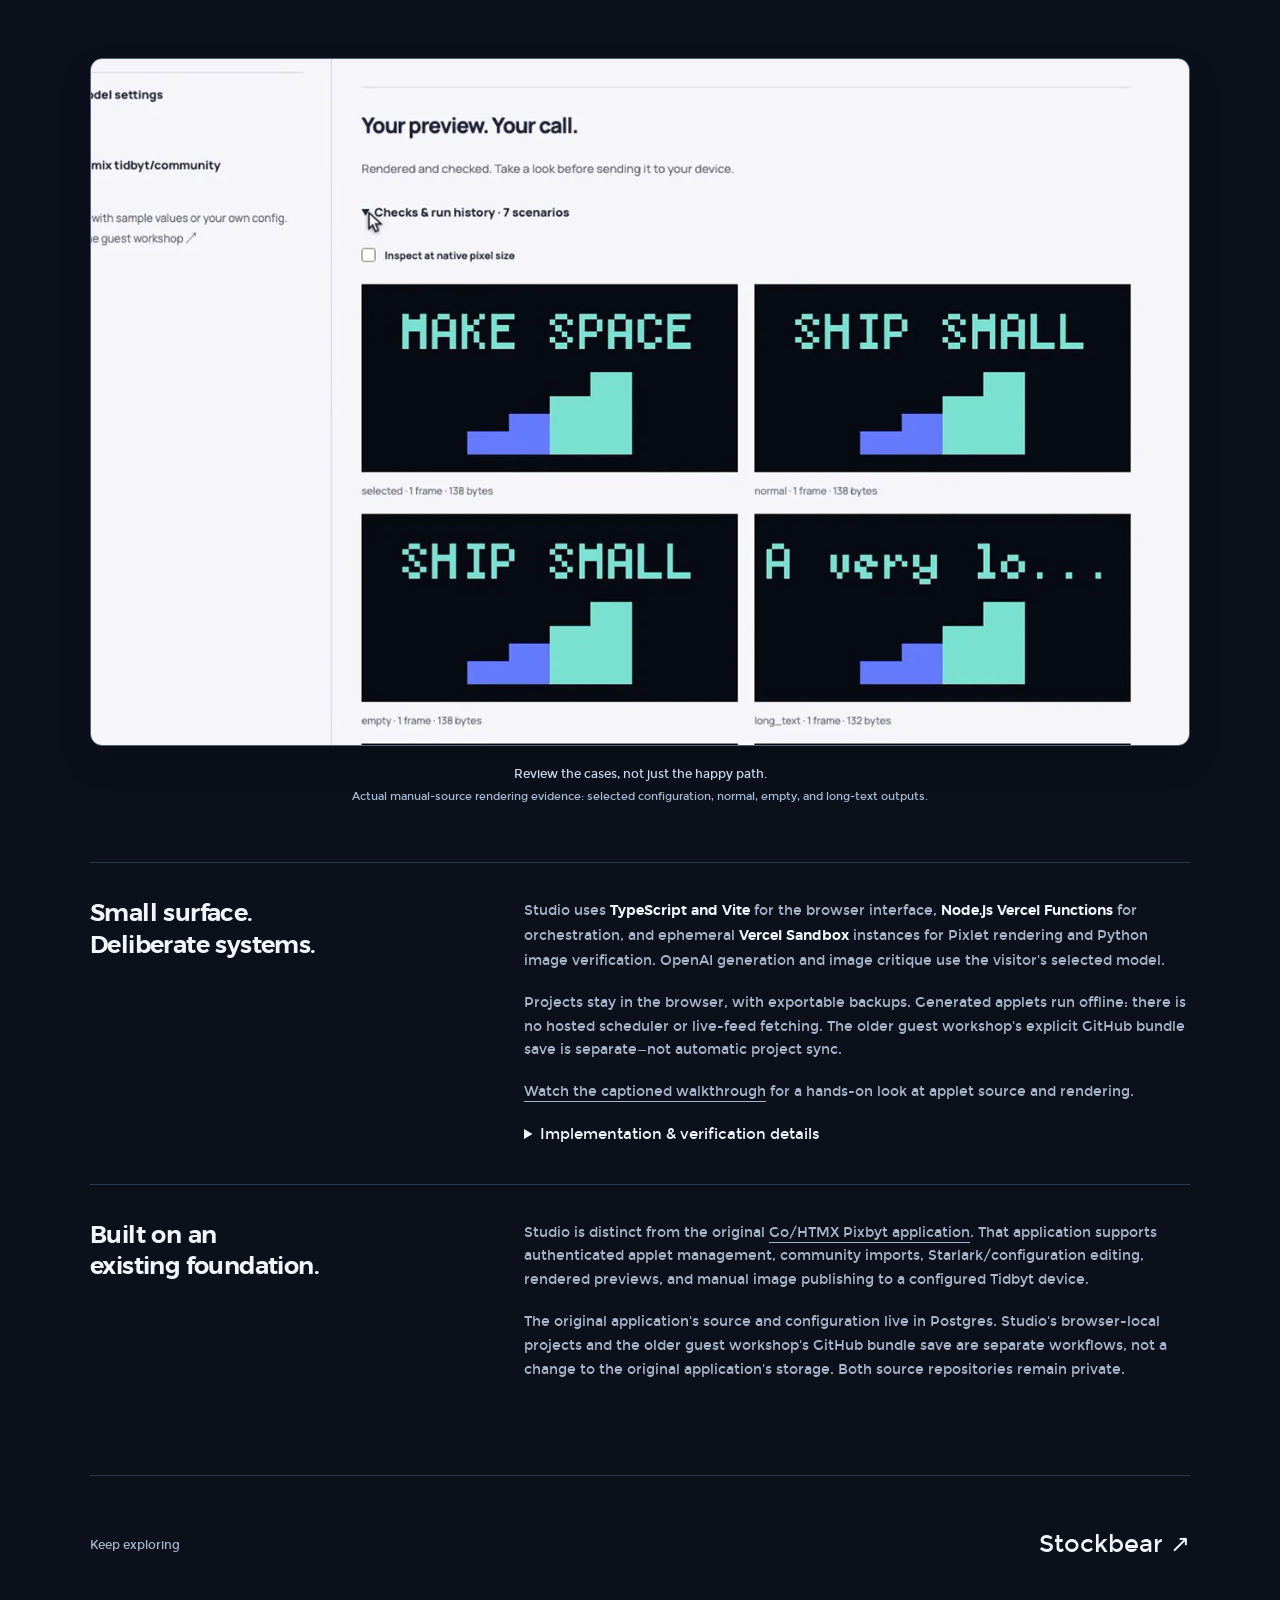
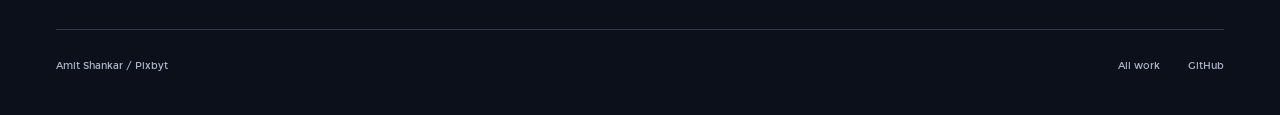
==== commit d9b8e659: "Align Pixbyt workbench capture with current editor Co-authored-by: Copilot App <223556219+Copilot@us" ====
--- a/pixbyt.html
+++ b/pixbyt.html
@@ -54,8 +54,8 @@
                 <details class="quality-detail"><summary>Exact limits &amp; release boundary</summary><p>Output is limited to 200,000 bytes, 300 frames, and three seconds. The receipt protects render integrity; model review and human approval are interface policies, not server-certified taste or identity. Tidbyt API acceptance is not proof of physical receipt.</p></details>
             </section>
             <figure class="product-capture case-study-capture walkthrough-capture">
-                <a href="images/projects/pixbyt-render-workbench.webp"><img src="images/projects/pixbyt-render-workbench.webp" width="1440" height="1325" loading="lazy" alt="Studio after a manual-source run: actual Pixlet output reads SHIP SMALL, with seven scenarios available and human approval still unchecked"></a>
-                <figcaption>From source to a real render.<span>An actual manual-source Pixlet run, with human approval still waiting.</span></figcaption>
+                <a href="images/projects/pixbyt-render-workbench.webp"><img src="images/projects/pixbyt-render-workbench.webp" width="1440" height="800" loading="lazy" alt="Current Studio workbench with the applet conversation beside Preview, Code, Config, and Checks tabs; actual manual Pixlet output reads SHIP SMALL, with seven scenarios and approval unchecked"></a>
+                <figcaption>The current workbench, from direction to pixels.<span>Actual manual-source Pixlet output beside the conversation and editor views; human approval is still waiting.</span></figcaption>
             </figure>
             <section class="story-row"><h2>Make it yours.<br>Keep the source.</h2><div><p>Starlark source, JSON configuration, and quality cases are separate working surfaces. The example below changes a message to <strong>MAKE SPACE</strong>; the scenario images that follow show the selected configuration alongside normal, empty, and long-text inputs.</p><p>Manual-source rendering needs no AI key. Projects and saved revisions live in the browser, with import/export for backups. <a href="https://pixbyt-studio.vercel.app/#/studio">Open the workbench</a> to inspect the controls yourself.</p></div></section>
             <figure class="product-capture case-study-capture walkthrough-capture">
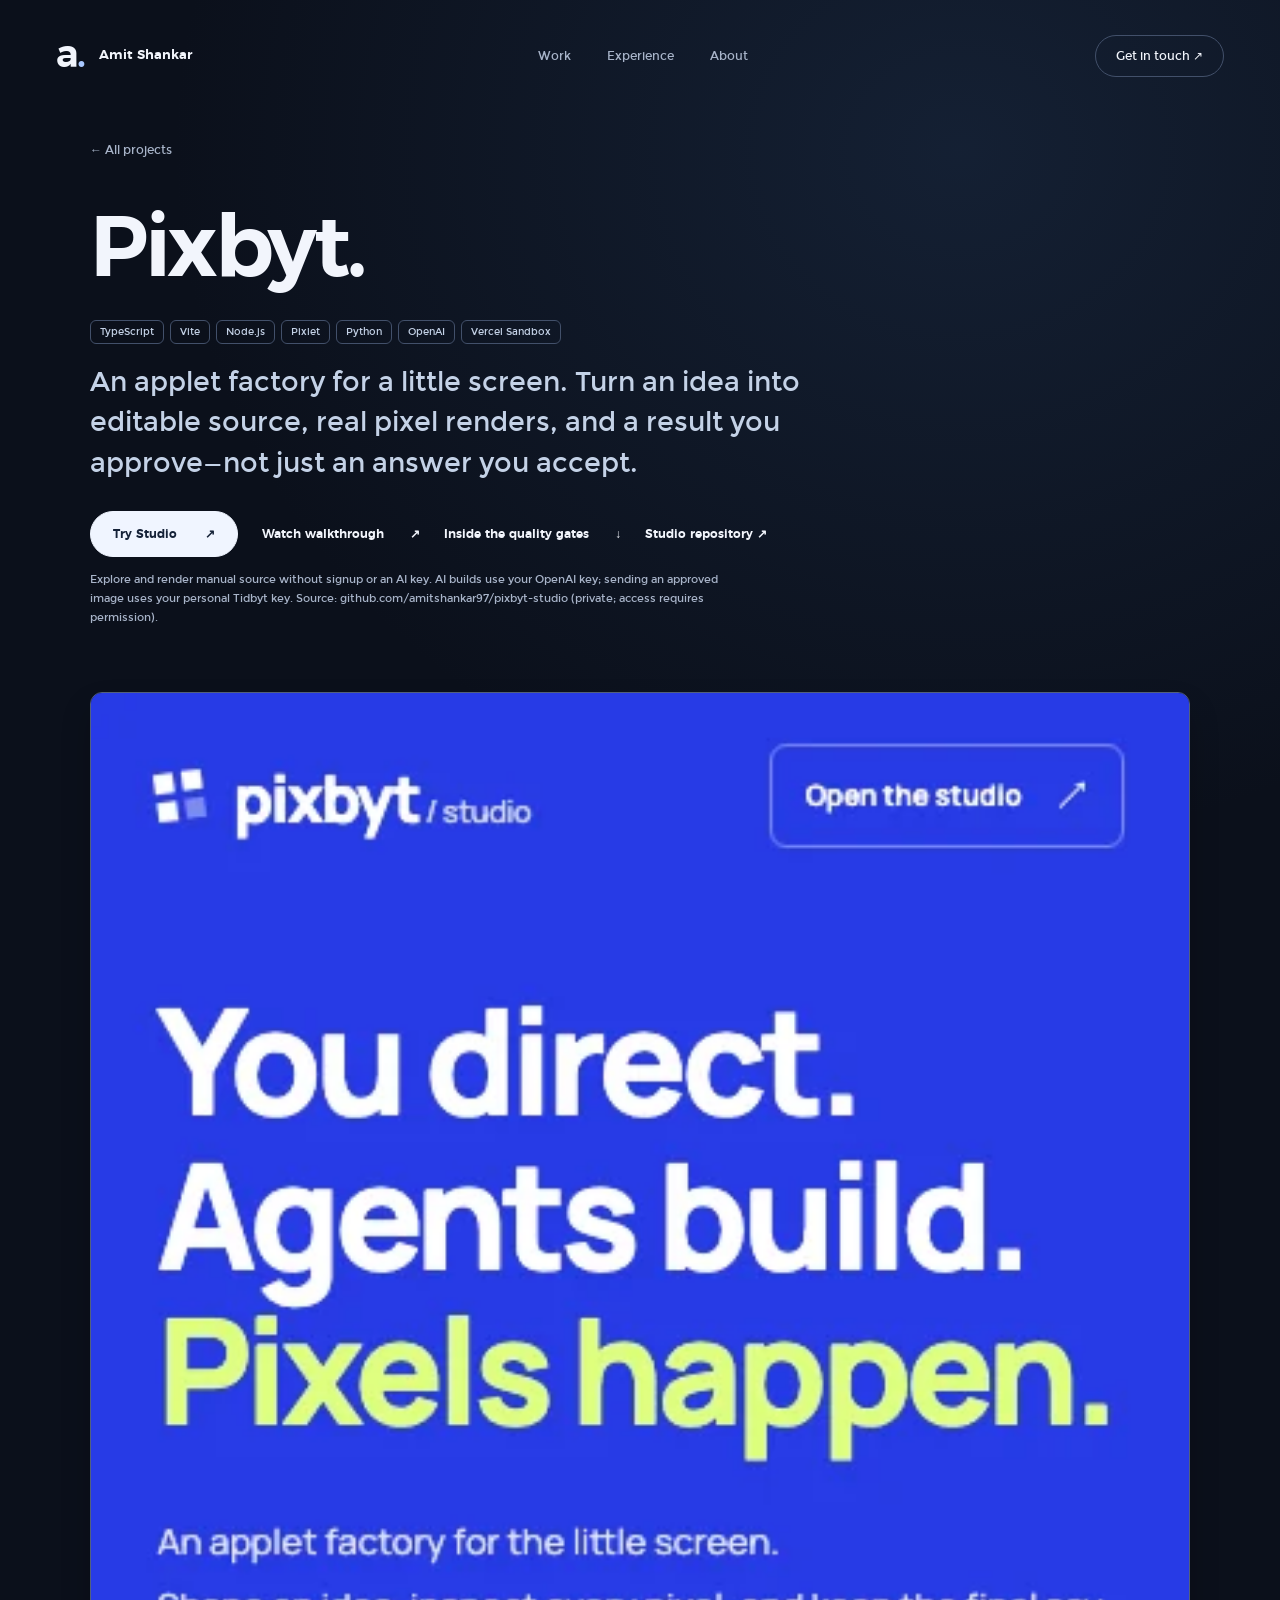
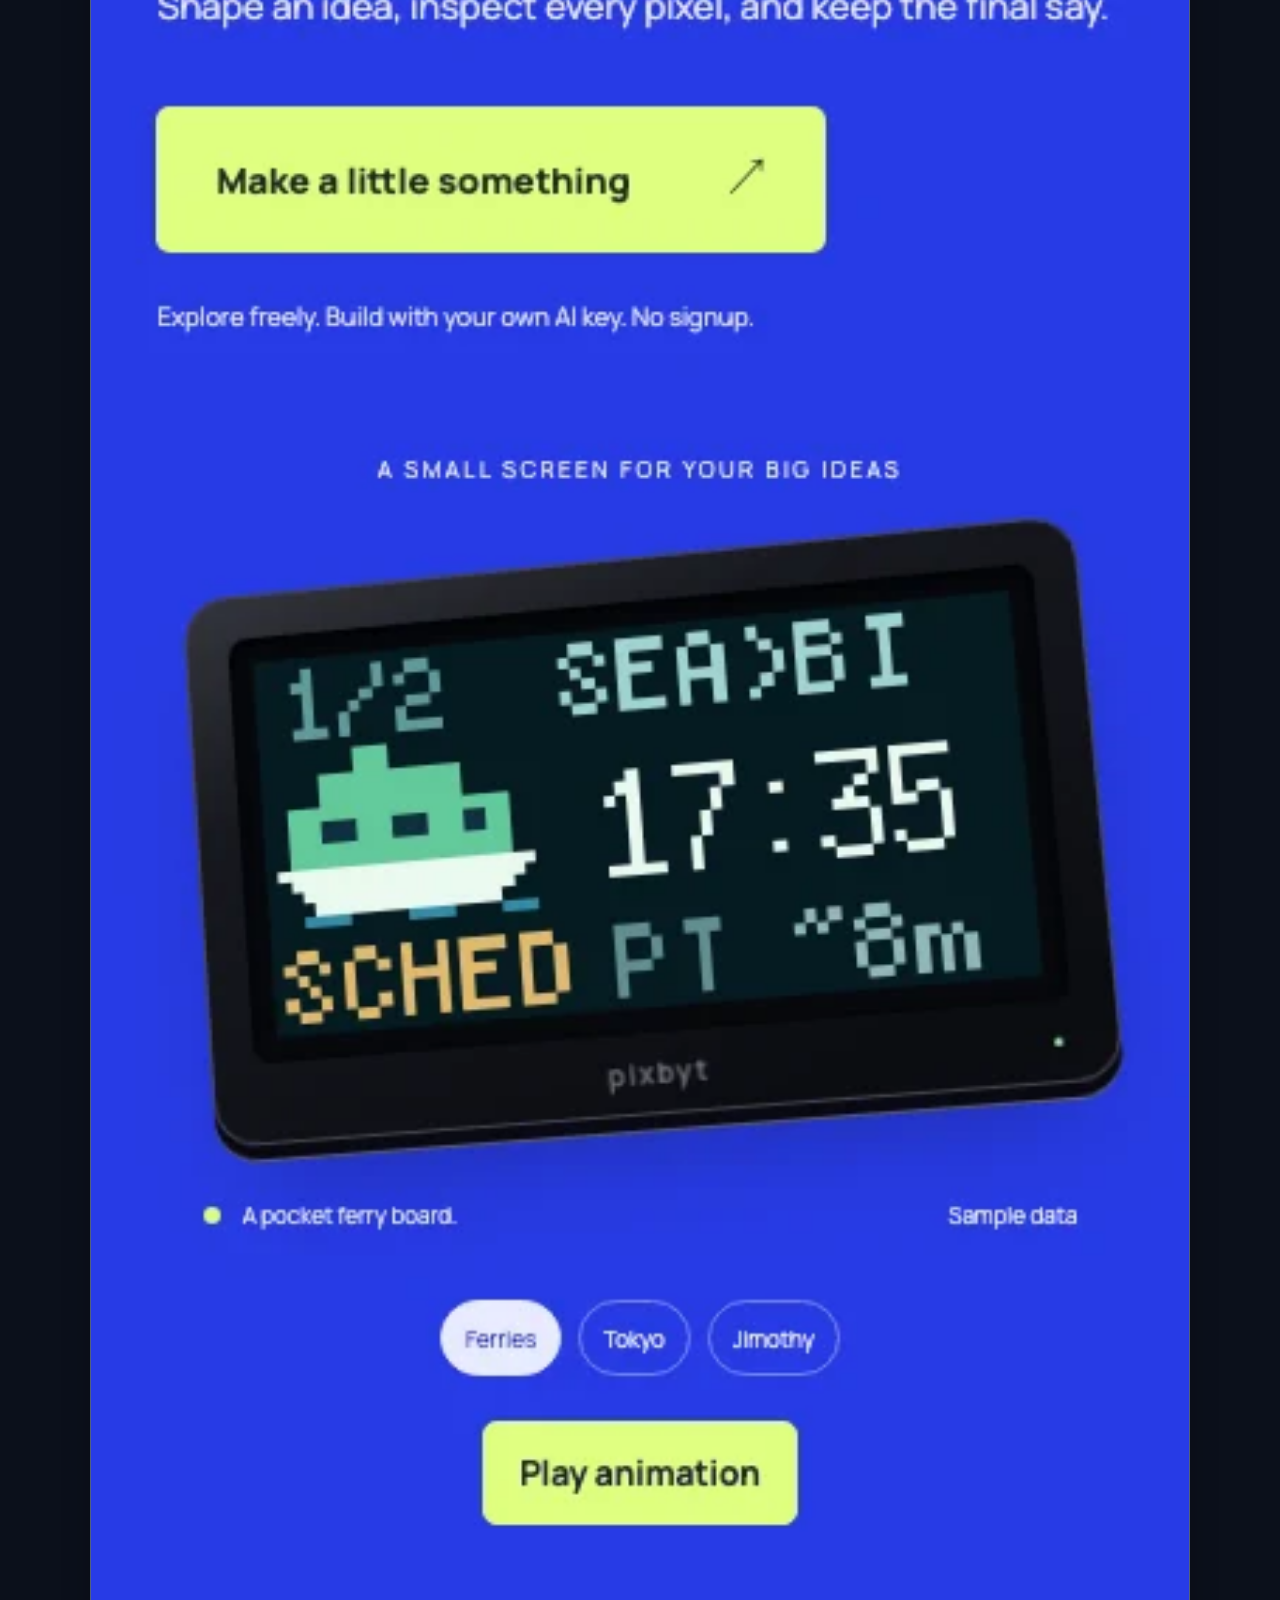
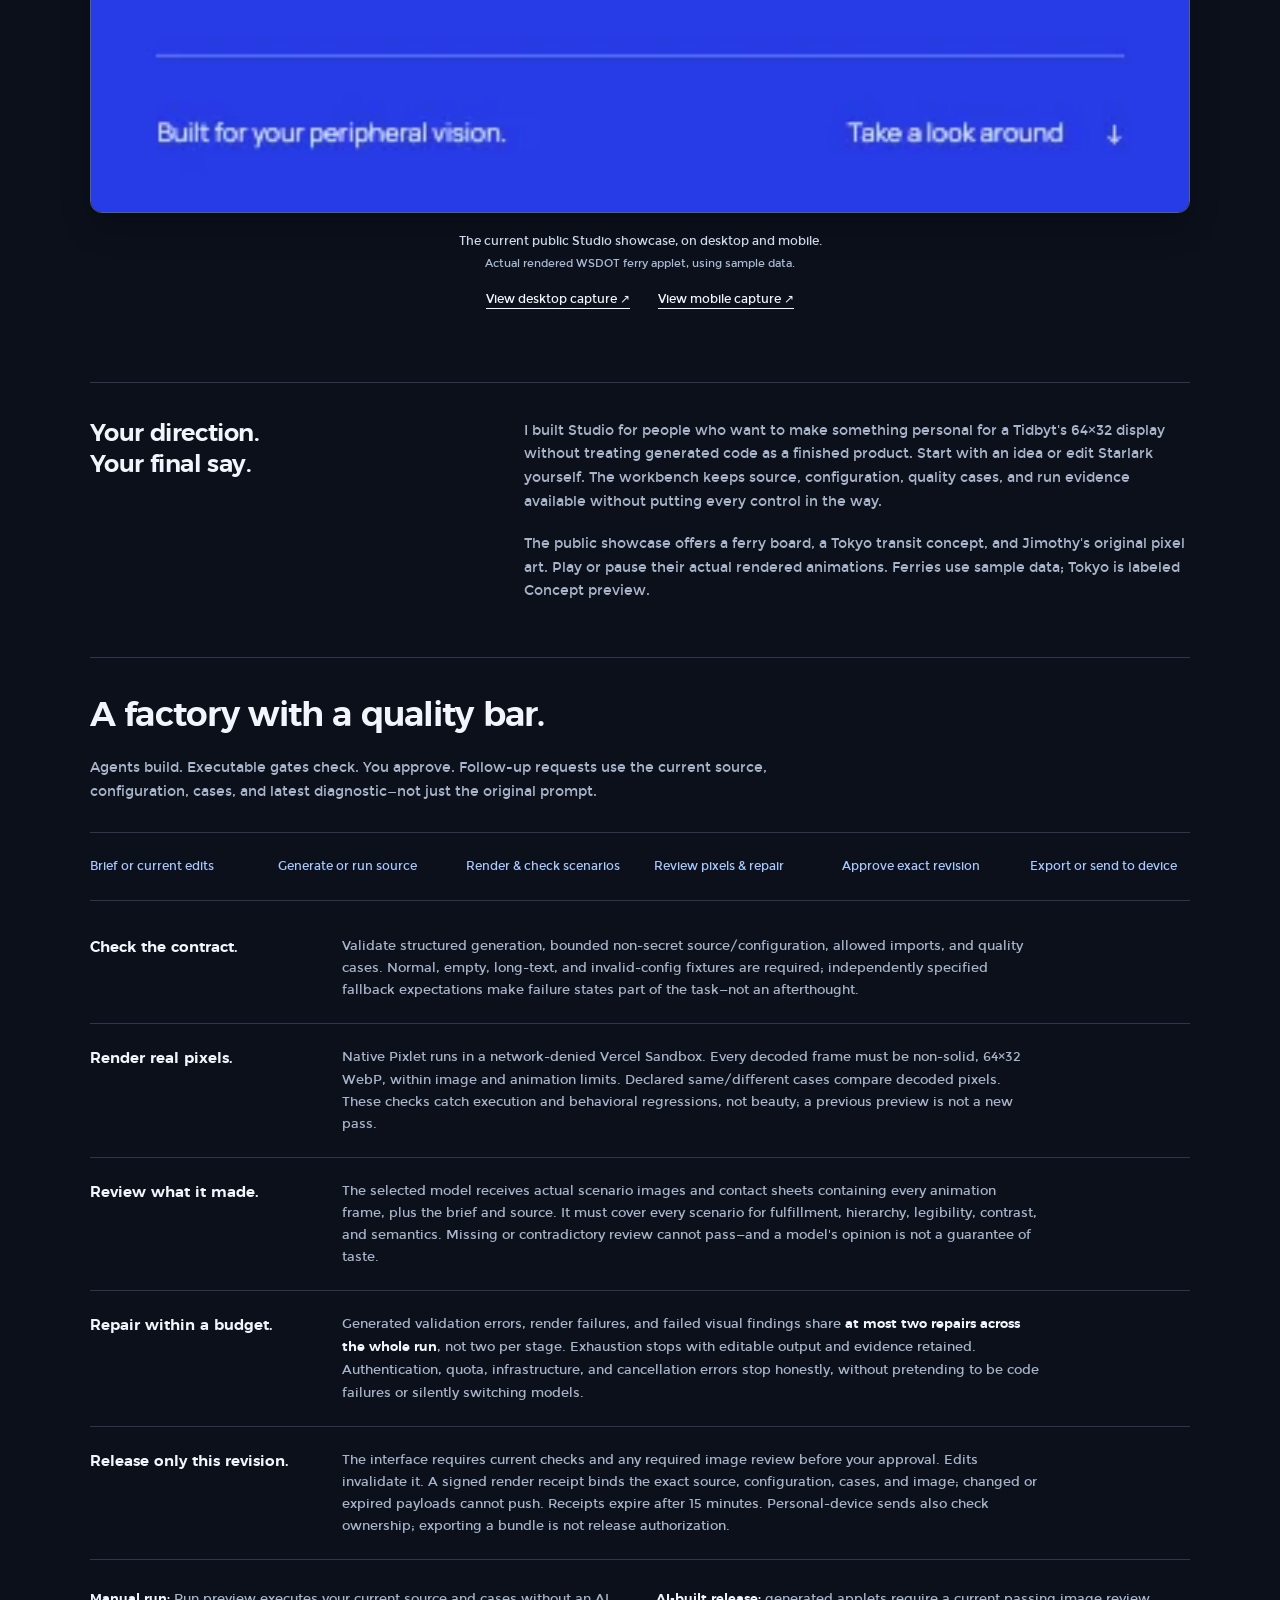
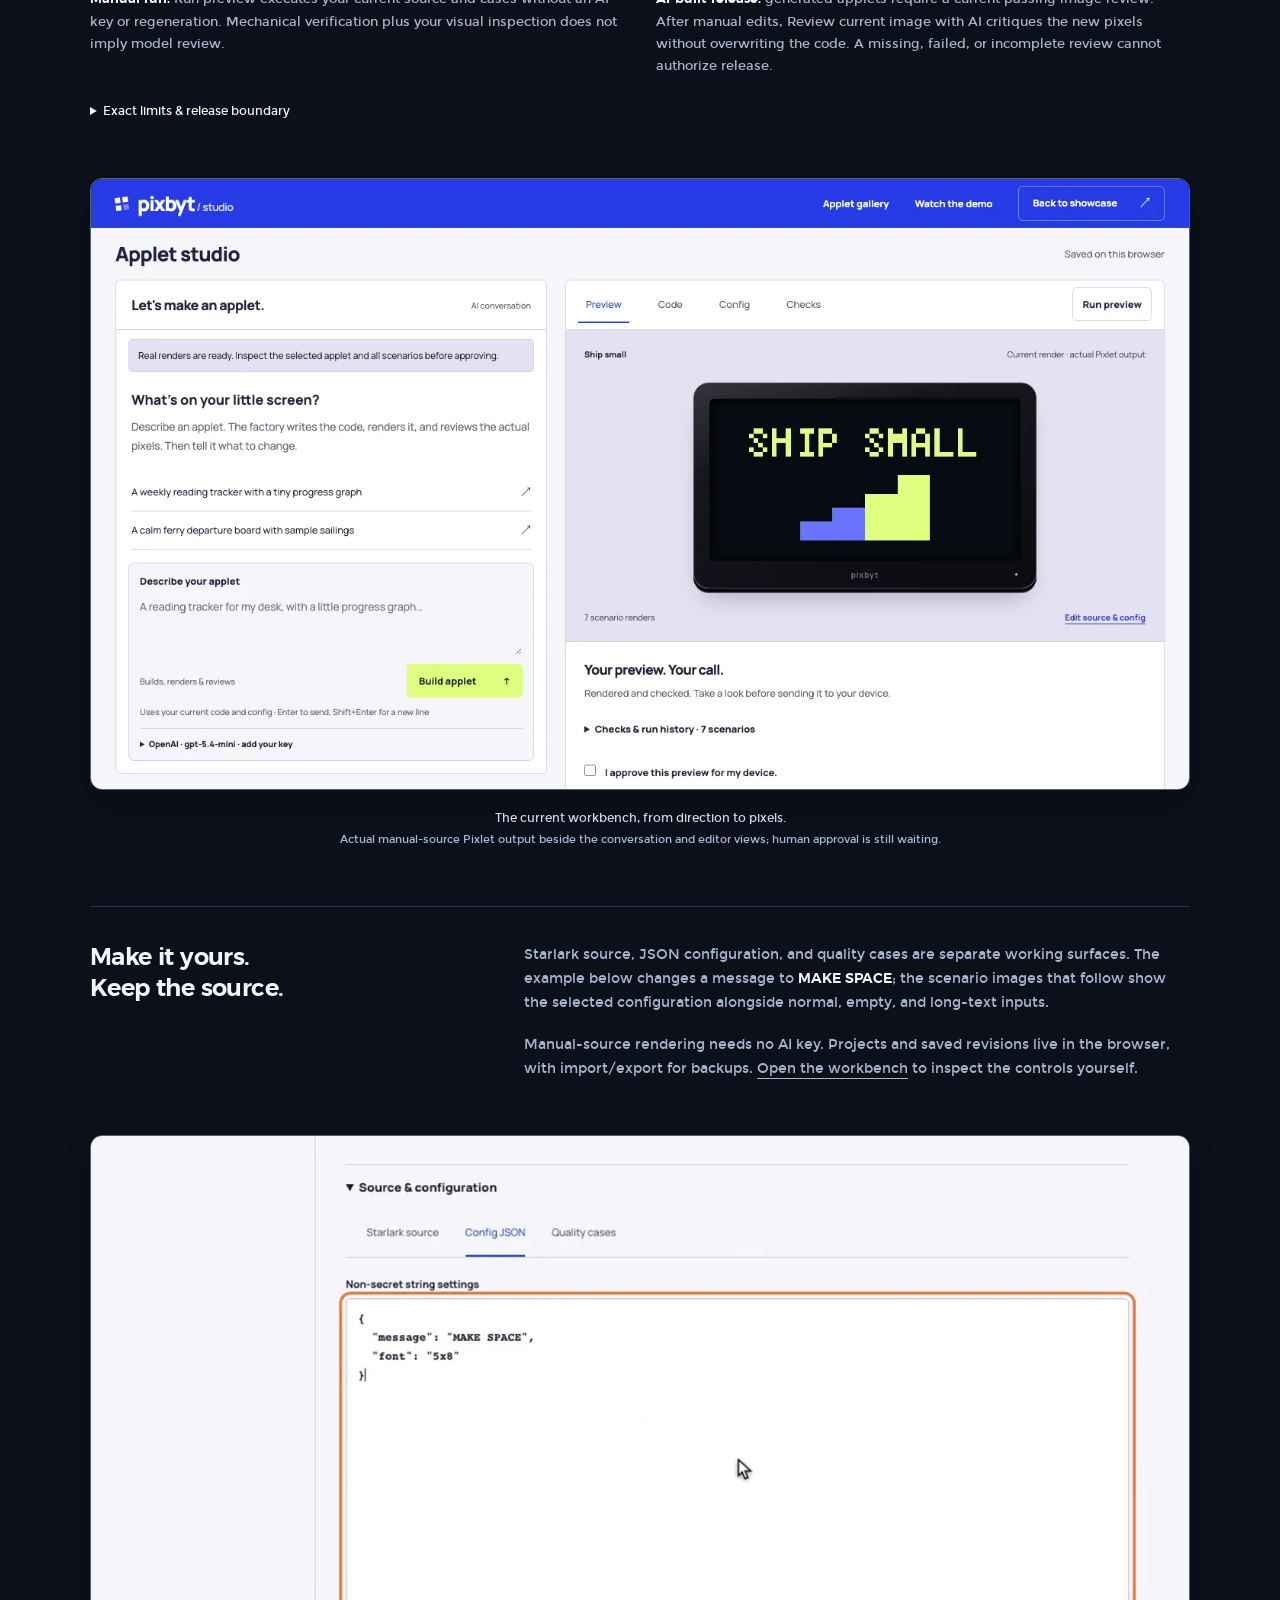
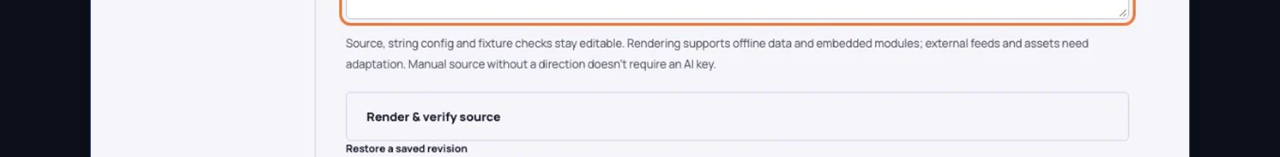
==== commit bf4ec2e8: "Refine portfolio positioning, experience demo and project stacks Co-authored-by: Copilot App <223556" ====
--- a/pixbyt.html
+++ b/pixbyt.html
@@ -19,7 +19,7 @@
     <header class="site-header"><a class="brand" href="index.html"><span class="brand-symbol" aria-hidden="true">a<span>.</span></span><span>Amit Shankar</span></a><nav aria-label="Main navigation"><a href="index.html#work">Work</a><a href="index.html#experience">Experience</a><a href="index.html#about">About</a></nav><a class="header-contact" href="mailto:amitarunshankar@gmail.com">Get in touch ↗</a></header>
     <main id="main" class="project-main">
         <a class="back-link" href="index.html#pixbyt-feature">← All projects</a>
-        <section class="project-hero"><h1>Pixbyt.</h1><p class="lead">An applet factory for a little screen. Turn an idea into editable source, real pixel renders, and a result you approve—not just an answer you accept.</p><div class="project-actions"><a class="button" href="https://pixbyt-studio.vercel.app/">Try Studio <span aria-hidden="true">↗</span></a><a class="quiet-link" href="https://pixbyt-studio.vercel.app/#/demo">Watch walkthrough <span aria-hidden="true">↗</span></a><a class="quiet-link" href="#quality-gates">Inside the quality gates <span aria-hidden="true">↓</span></a><a class="quiet-link" href="https://github.com/amitshankar97/pixbyt-studio">Studio repository ↗</a></div><p class="source-note">Explore and render manual source without signup or an AI key. AI builds use your OpenAI key; sending an approved image uses your personal Tidbyt key. Source: github.com/amitshankar97/pixbyt-studio (private; access requires permission).</p></section>
+        <section class="project-hero"><h1>Pixbyt.</h1><ul class="stack-chips" aria-label="Technology stack"><li>TypeScript</li><li>Vite</li><li>Node.js</li><li>Pixlet</li><li>Python</li><li>OpenAI</li><li>Vercel Sandbox</li></ul><p class="lead">An applet factory for a little screen. Turn an idea into editable source, real pixel renders, and a result you approve—not just an answer you accept.</p><div class="project-actions"><a class="button" href="https://pixbyt-studio.vercel.app/">Try Studio <span aria-hidden="true">↗</span></a><a class="quiet-link" href="https://pixbyt-studio.vercel.app/#/demo">Watch walkthrough <span aria-hidden="true">↗</span></a><a class="quiet-link" href="#quality-gates">Inside the quality gates <span aria-hidden="true">↓</span></a><a class="quiet-link" href="https://github.com/amitshankar97/pixbyt-studio">Studio repository ↗</a></div><p class="source-note">Explore and render manual source without signup or an AI key. AI builds use your OpenAI key; sending an approved image uses your personal Tidbyt key. Source: github.com/amitshankar97/pixbyt-studio (private; access requires permission).</p></section>
         <figure class="product-capture case-study-capture">
             <a href="images/projects/pixbyt-studio-desktop.webp">
                 <picture><source media="(max-width: 640px)" srcset="images/projects/pixbyt-studio-mobile.webp" width="390" height="966"><img src="images/projects/pixbyt-studio-desktop.webp" width="1440" height="856" alt="Pixbyt Studio's public homepage: a rendered WSDOT ferry applet with a Sample data label, curated applet choices, and a Play animation control"></picture>
--- a/css/portfolio.css
+++ b/css/portfolio.css
@@ -86,19 +86,22 @@
 .stock-emblem{font-size:180px;font-weight:600;line-height:1.1;letter-spacing:-.04em;color:#c5e3d8;position:relative;display:inline-block}
 .stock-emblem span{font-size:62px;position:absolute;top:10%;right:-50px;color:#91c7c3}
 .earlier-work,.experience{padding-top:112px}
-.archive-feature{display:grid;grid-template-columns:1.15fr 1fr;gap:64px;align-items:center;margin-top:40px;margin-bottom:48px}
-.archive-image{display:block;overflow:hidden;border-radius:14px;background:#202a38;border:1px solid var(--line)}
+.archive-image{display:block;max-width:640px;overflow:hidden;border-radius:14px;background:#202a38;border:1px solid var(--line)}
 .archive-image img{display:block;width:100%;height:auto;max-height:300px;object-fit:cover;object-position:top}
-.archive-feature h3{font-size:27px;letter-spacing:-.03em}
-.archive-feature p{color:var(--muted);font-size:13px;margin:16px 0}
-.archive-feature .project-category{display:block}
-.archive-feature .quiet-link{margin-top:10px}
 .project-list article{display:grid;grid-template-columns:1fr 1.5fr .8fr;gap:40px;align-items:baseline;border-top:1px solid var(--line);padding:25px 0}
 .project-list h3{font-size:15px}
 .project-list p{color:var(--muted);font-size:12px;max-width:480px}
 .project-list a{justify-self:end;font-size:10px}
-.archive-stack{font-size:10px;color:var(--muted);justify-self:end}
-.project-list p .archive-stack{display:block;margin-top:8px}
+.stack-chips{display:flex;flex-wrap:wrap;gap:6px;list-style:none;padding:0;margin:12px 0 18px}
+.stack-chips li{padding:3px 9px;border:1px solid #42506a;border-radius:6px;color:#c4d2e7;font-size:10px;line-height:1.6}
+.project-list .stack-chips{margin-bottom:0}
+.project-list .collapsed-project{display:block}
+.collapsed-project summary{cursor:pointer;min-height:32px}
+.collapsed-project summary h3{display:inline}
+.collapsed-project summary::marker{color:var(--accent)}
+.archive-entry .stack-chips{margin:12px 0 18px}
+.archive-entry a{display:inline-block;margin-top:16px}
+.archive-entry .archive-image{display:block}
 .section-intro{max-width:620px;color:var(--muted);font-size:13px;margin-bottom:36px}
 .experience-row{display:grid;grid-template-columns:180px 1fr 120px;gap:36px;border-top:1px solid var(--line);padding:28px 0}
 .experience-row>span{font-size:11px;color:var(--muted);padding-top:4px}
@@ -106,6 +109,17 @@
 .experience-row h3{font-size:18px;letter-spacing:-.02em}
 .experience-row p{font-size:12px;color:#d0daeb;margin:5px 0}
 .experience-row small{font-size:11px;color:var(--muted)}
+.experience-demo{max-width:460px;margin:20px 0 0 18px}
+.experience-demo>summary{cursor:pointer;padding:6px 0}
+.experience-demo>summary::marker{color:var(--accent)}
+.experience-demo h4{display:inline;margin:0;font-size:12px;font-weight:600}
+.experience-demo>summary>span{display:inline-block;margin-left:12px;font-size:10px;color:var(--muted)}
+.experience-demo>p{margin:10px 0 14px;font-size:11px;color:var(--muted)}
+.experience-demo video{display:block;width:100%;height:auto;aspect-ratio:1018/720;background:#080d15;border:1px solid #53617b;border-radius:8px}
+.experience-demo-description{margin-top:10px;color:var(--muted);font-size:11px}
+.experience-demo-description summary{color:var(--text);cursor:pointer}
+.experience-demo-description p{margin-top:12px}
+@media(max-width:700px){.experience-demo{margin-left:12px}}
 .impact-list{padding-left:17px;margin:18px 0 0;max-width:660px;color:var(--muted);font-size:12px}
 .impact-list li{padding-left:4px;margin:10px 0}
 .impact-list strong{color:var(--text);font-weight:600}
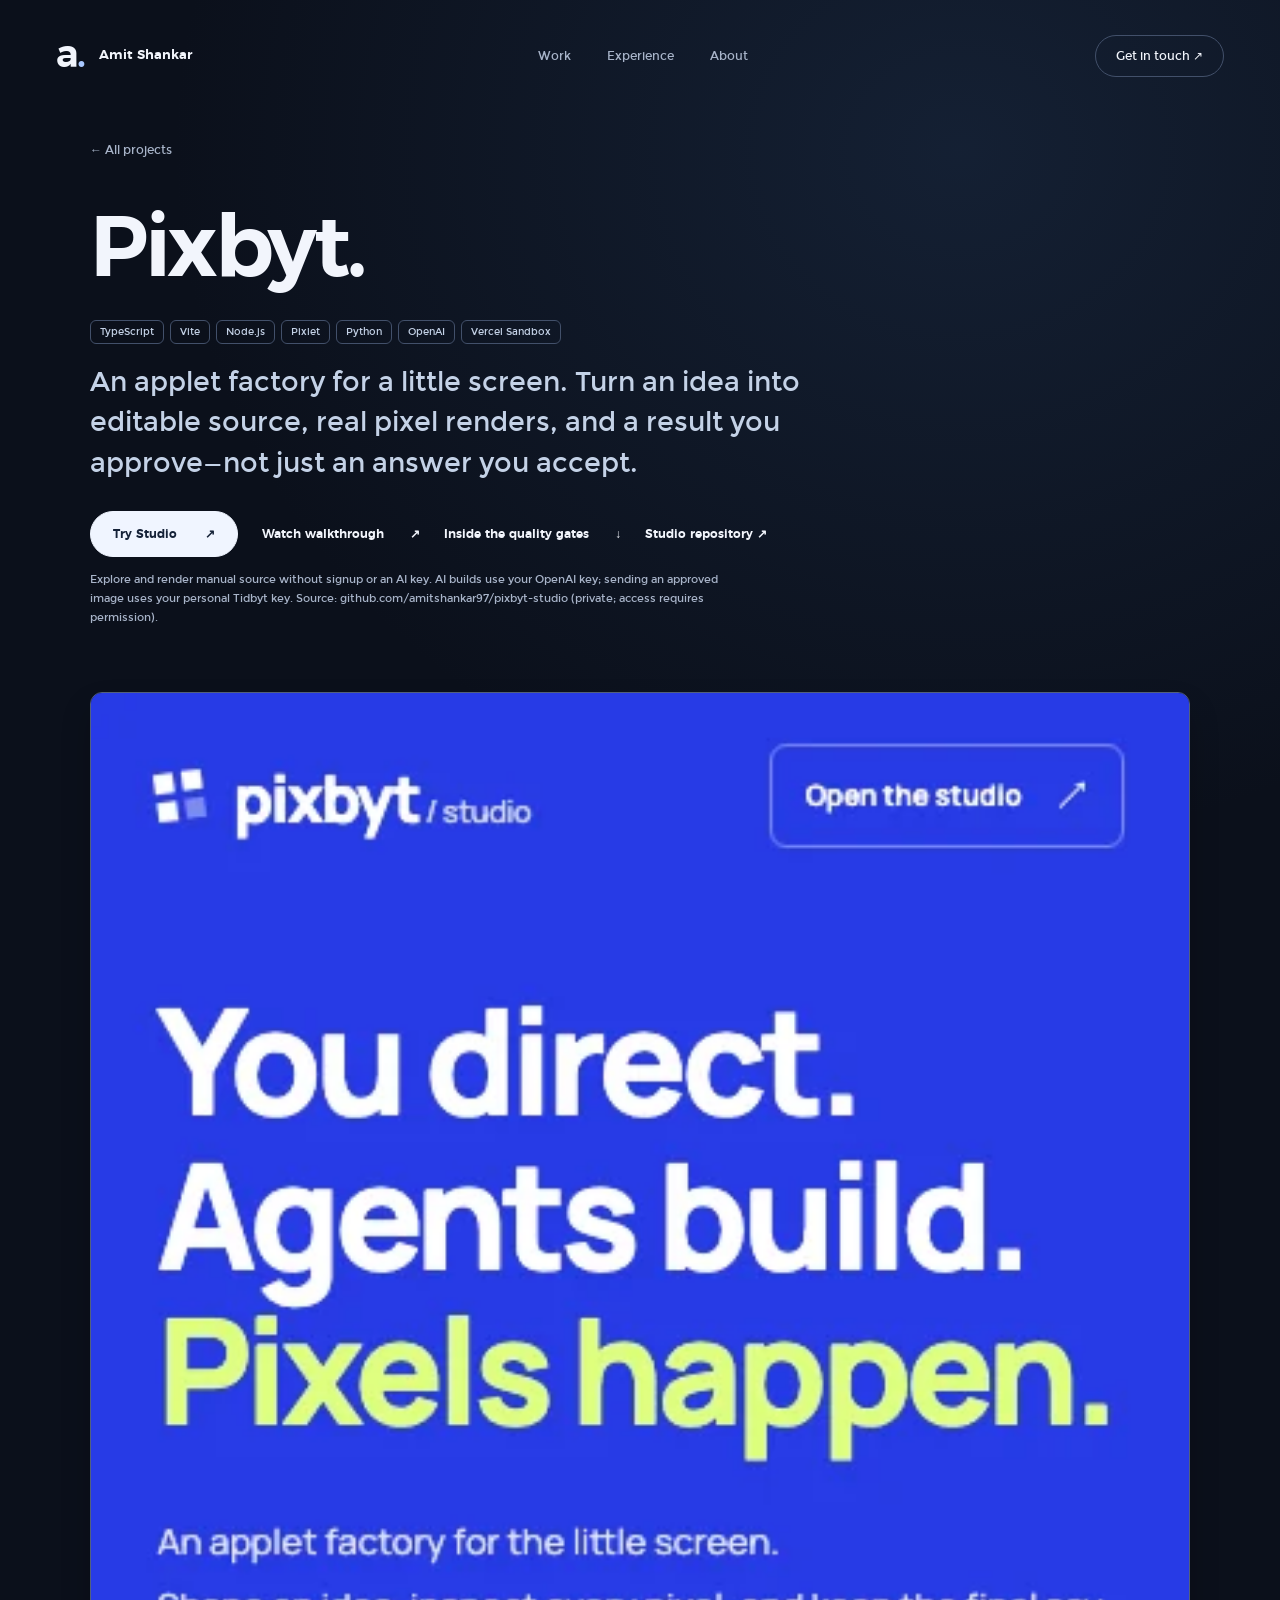
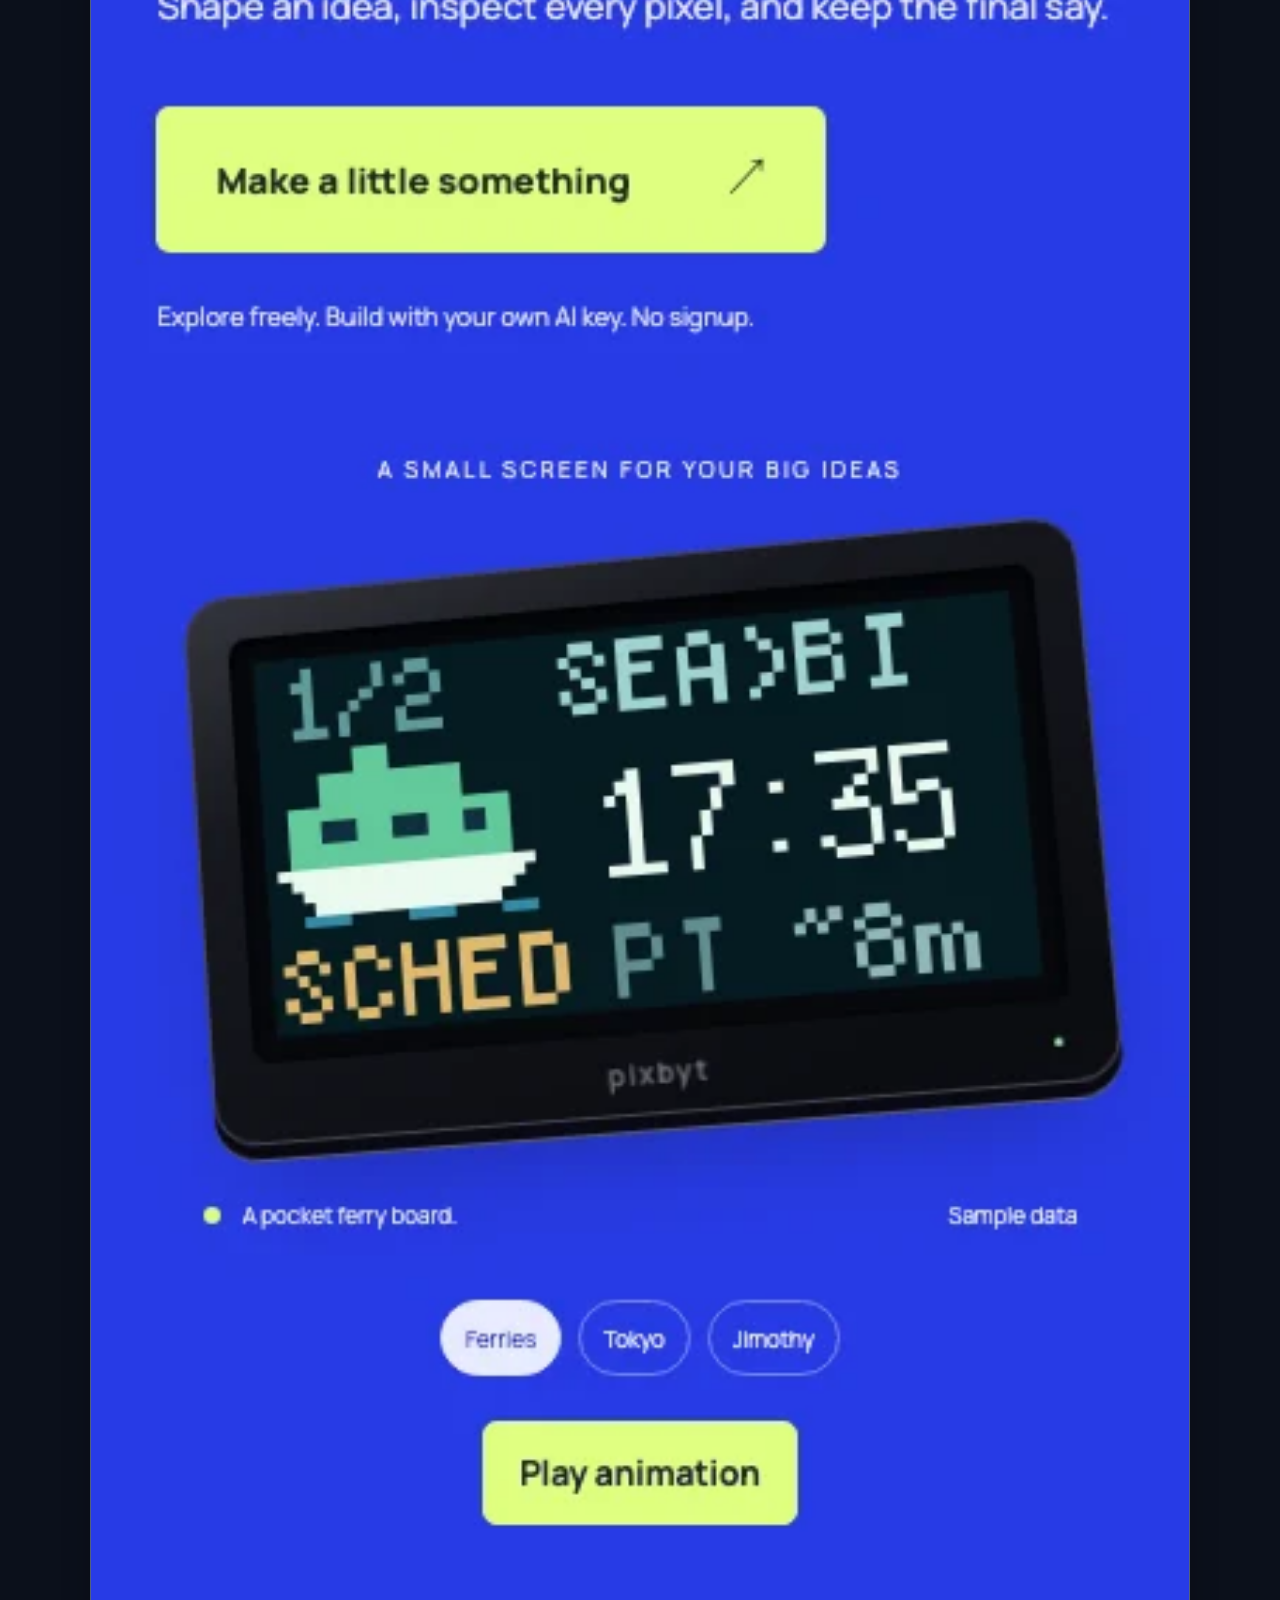
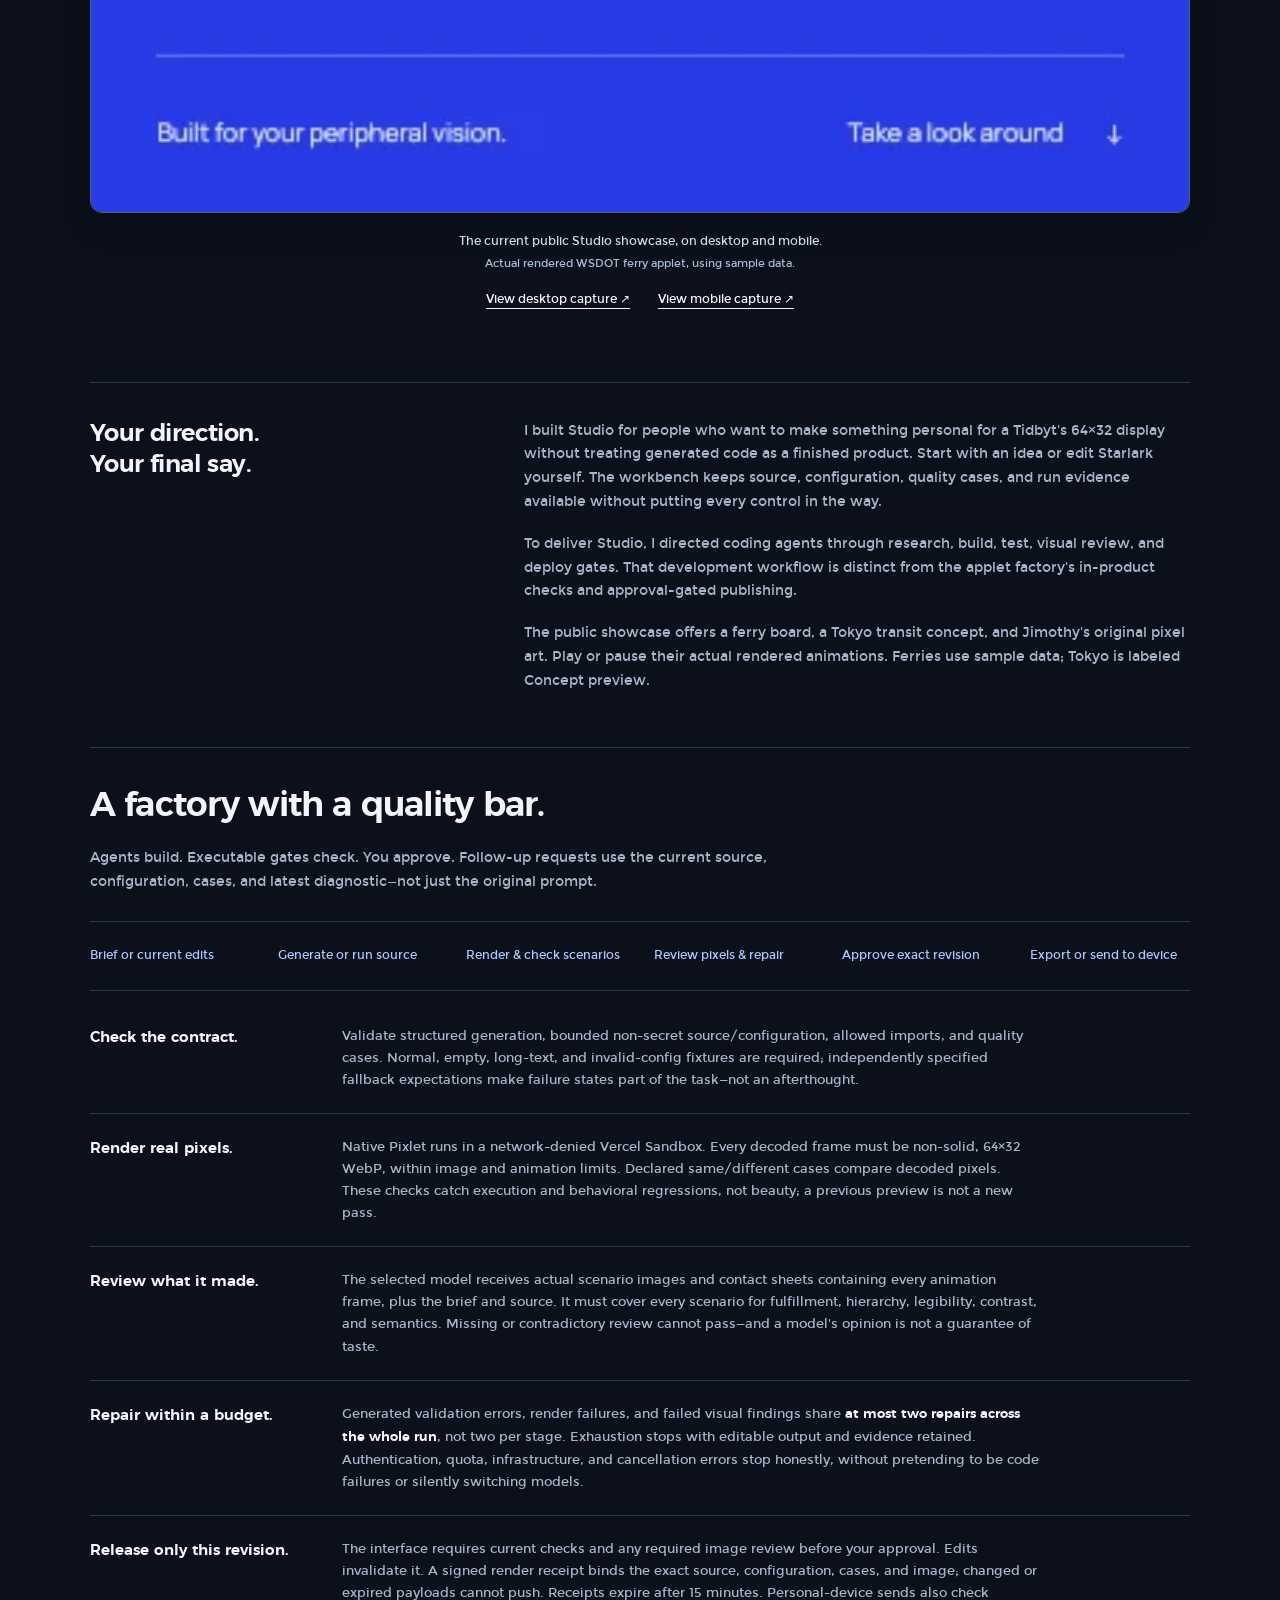
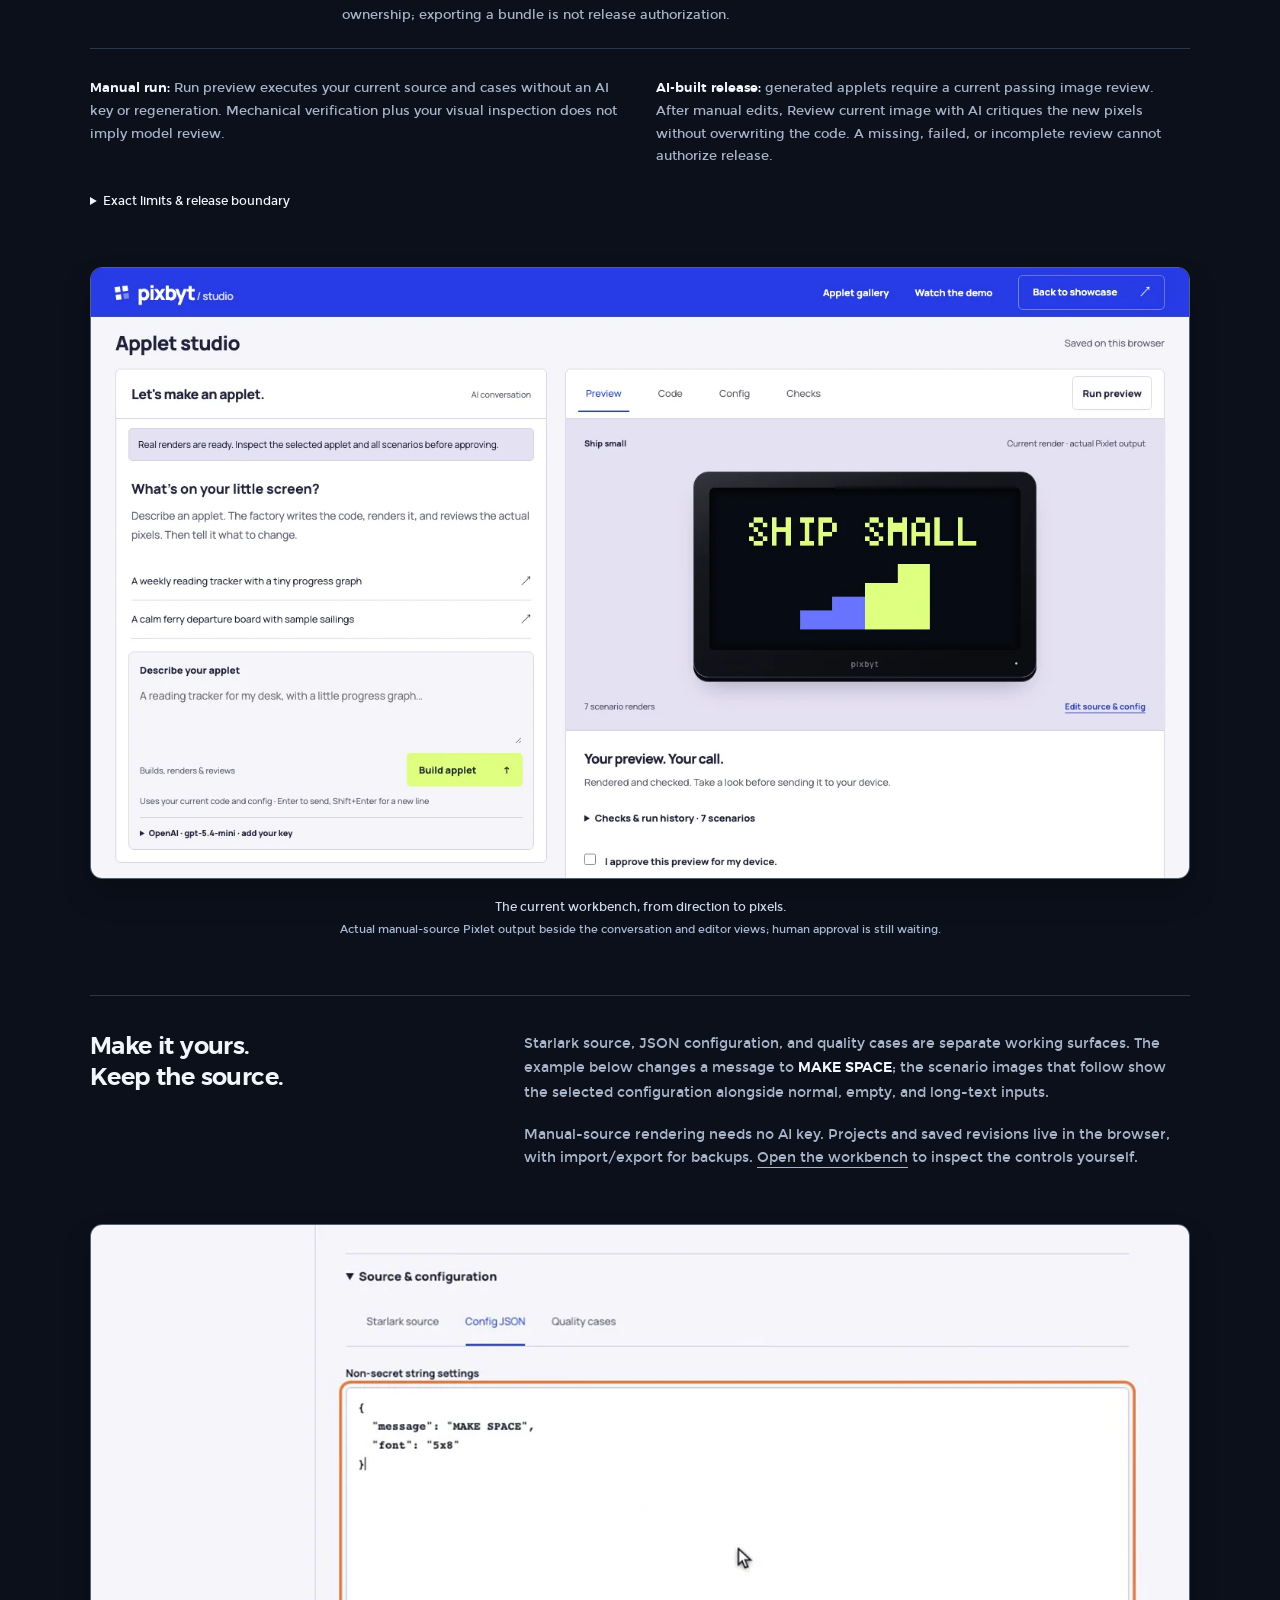
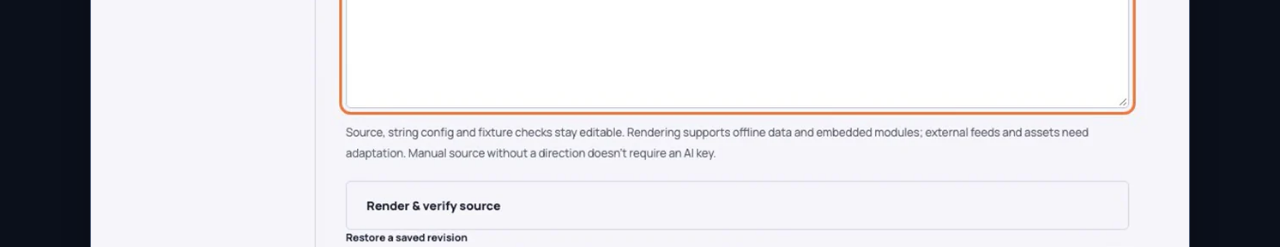
==== commit fda229bf: "Expand résumé-backed experience and project coverage Co-authored-by: Copilot App <223556219+Copilot@" ====
--- a/pixbyt.html
+++ b/pixbyt.html
@@ -28,7 +28,7 @@
             <div class="capture-links"><a href="images/projects/pixbyt-studio-desktop.webp">View desktop capture ↗</a><a href="images/projects/pixbyt-studio-mobile.webp">View mobile capture ↗</a></div>
         </figure>
         <div class="project-body">
-            <section id="approach" class="story-row"><h2>Your direction.<br>Your final say.</h2><div><p>I built Studio for people who want to make something personal for a Tidbyt's 64×32 display without treating generated code as a finished product. Start with an idea or edit Starlark yourself. The workbench keeps source, configuration, quality cases, and run evidence available without putting every control in the way.</p><p>The public showcase offers a ferry board, a Tokyo transit concept, and Jimothy's original pixel art. Play or pause their actual rendered animations. Ferries use sample data; Tokyo is labeled Concept preview.</p></div></section>
+            <section id="approach" class="story-row"><h2>Your direction.<br>Your final say.</h2><div><p>I built Studio for people who want to make something personal for a Tidbyt's 64×32 display without treating generated code as a finished product. Start with an idea or edit Starlark yourself. The workbench keeps source, configuration, quality cases, and run evidence available without putting every control in the way.</p><p>To deliver Studio, I directed coding agents through research, build, test, visual review, and deploy gates. That development workflow is distinct from the applet factory's in-product checks and approval-gated publishing.</p><p>The public showcase offers a ferry board, a Tokyo transit concept, and Jimothy's original pixel art. Play or pause their actual rendered animations. Ferries use sample data; Tokyo is labeled Concept preview.</p></div></section>
             <section id="quality-gates" class="factory-quality" aria-labelledby="quality-heading">
                 <h2 id="quality-heading">A factory with a quality bar.</h2>
                 <p class="quality-intro">Agents build. Executable gates check. You approve. Follow-up requests use the current source, configuration, cases, and latest diagnostic—not just the original prompt.</p>
--- a/css/portfolio.css
+++ b/css/portfolio.css
@@ -109,6 +109,10 @@
 .experience-row h3{font-size:18px;letter-spacing:-.02em}
 .experience-row p{font-size:12px;color:#d0daeb;margin:5px 0}
 .experience-row small{font-size:11px;color:var(--muted)}
+.experience-depth{margin-top:20px;max-width:660px}
+.experience-depth>summary{cursor:pointer;color:var(--accent);font-size:12px;padding:6px 0}
+.experience-depth>p{margin-top:12px;color:var(--muted)}
+.experience-depth .impact-list{margin-top:12px}
 .experience-demo{max-width:460px;margin:20px 0 0 18px}
 .experience-demo>summary{cursor:pointer;padding:6px 0}
 .experience-demo>summary::marker{color:var(--accent)}
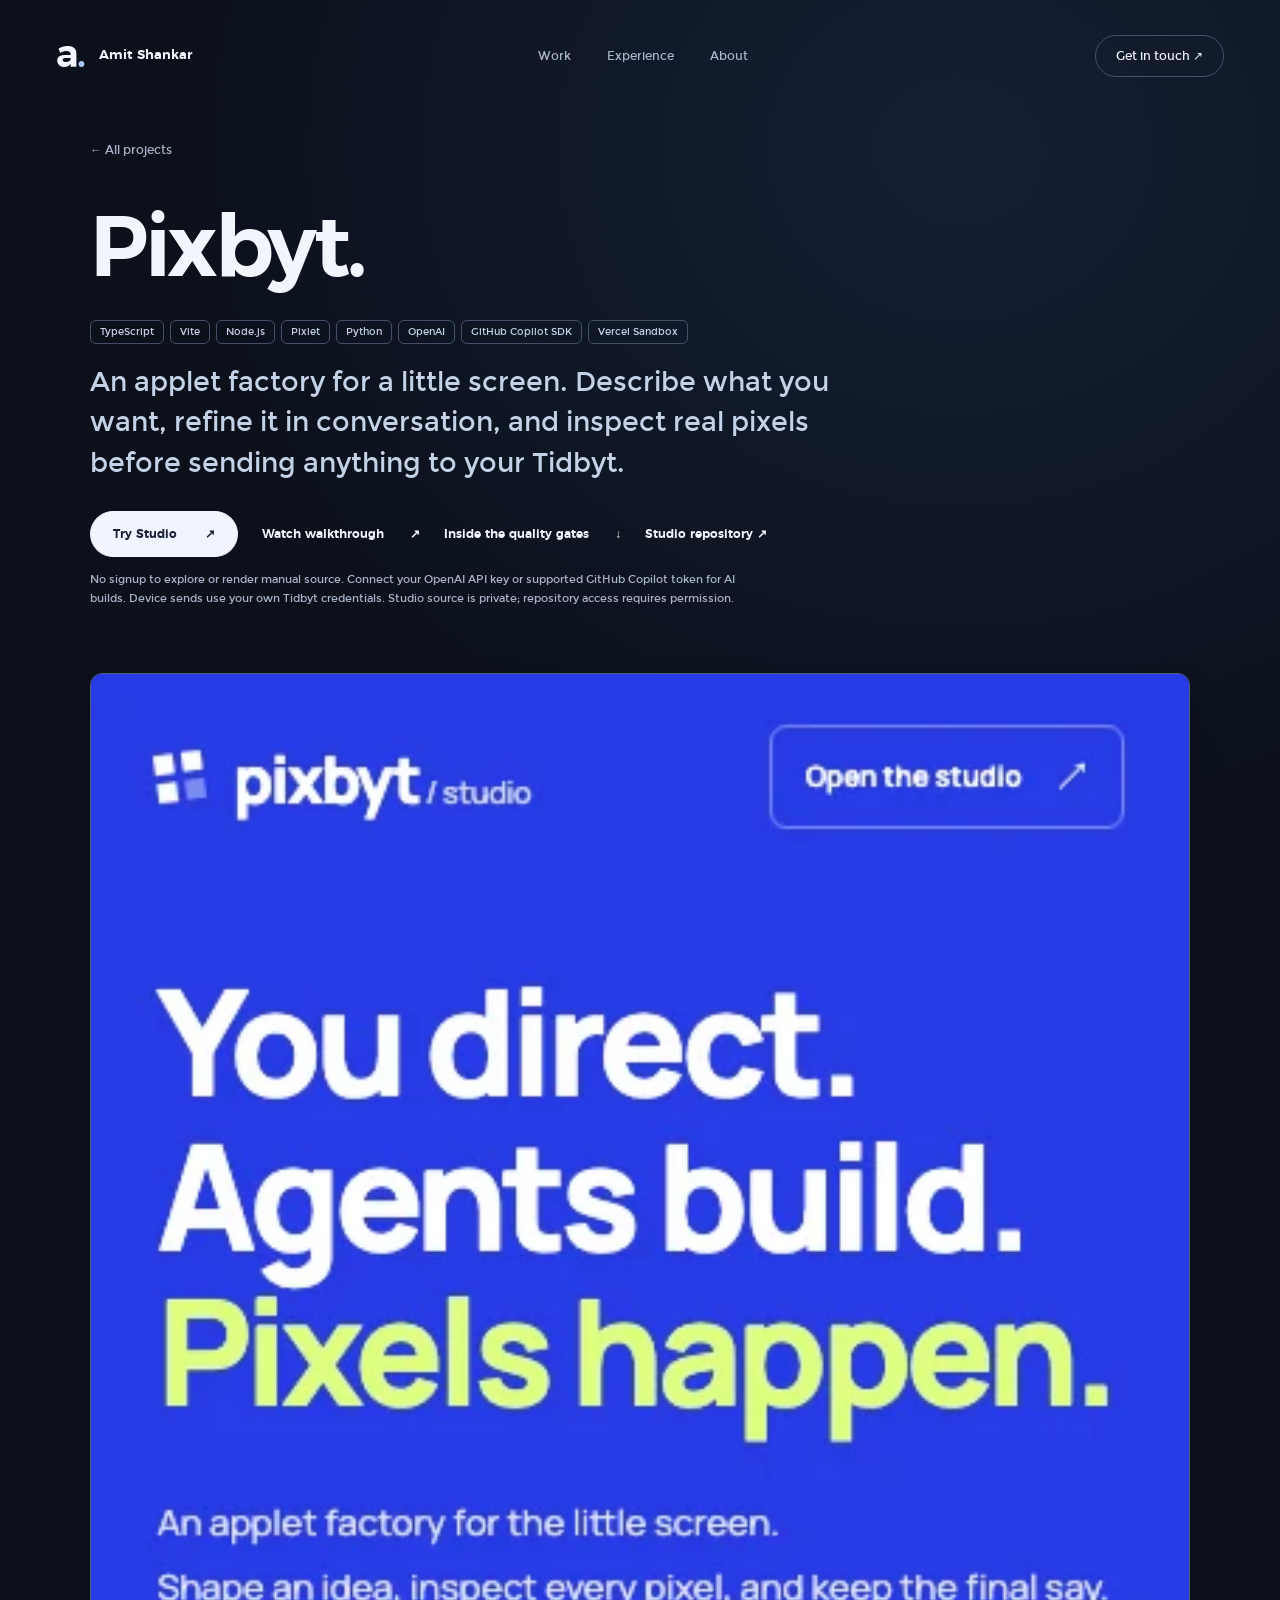
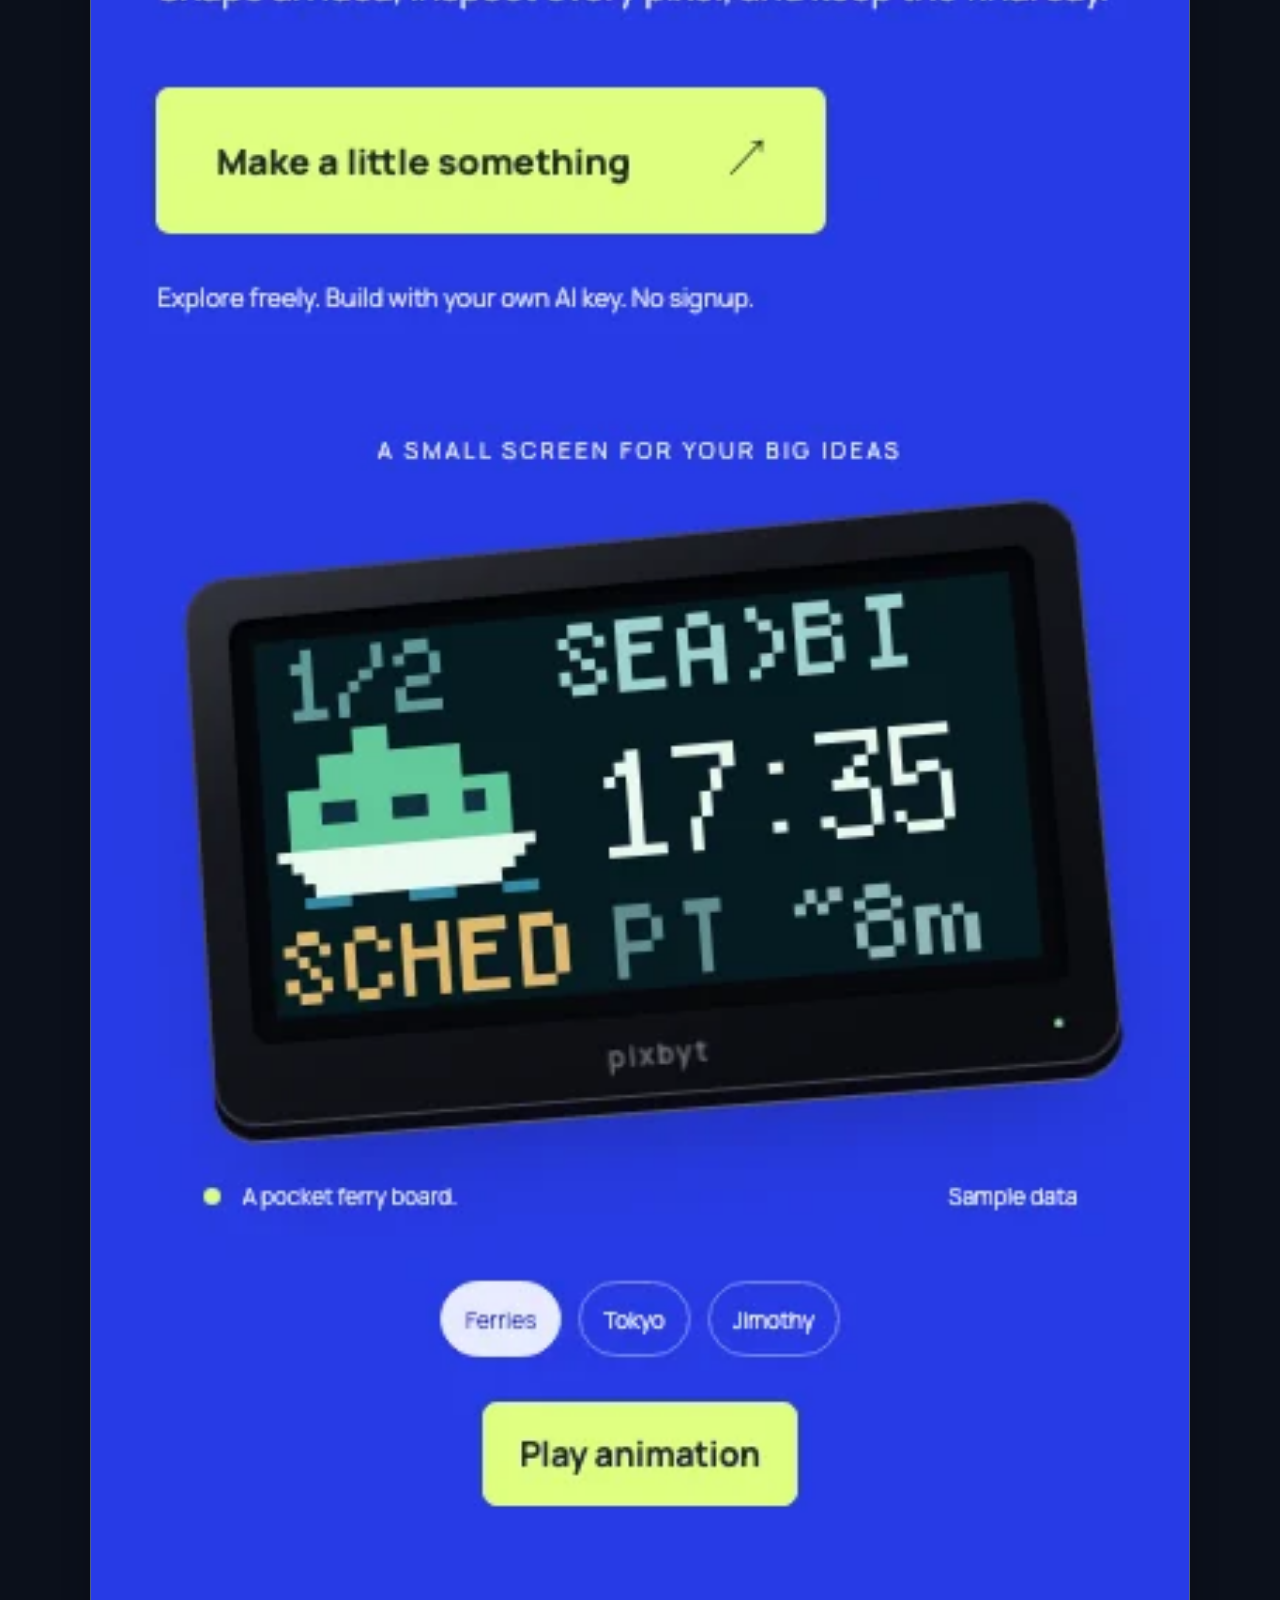
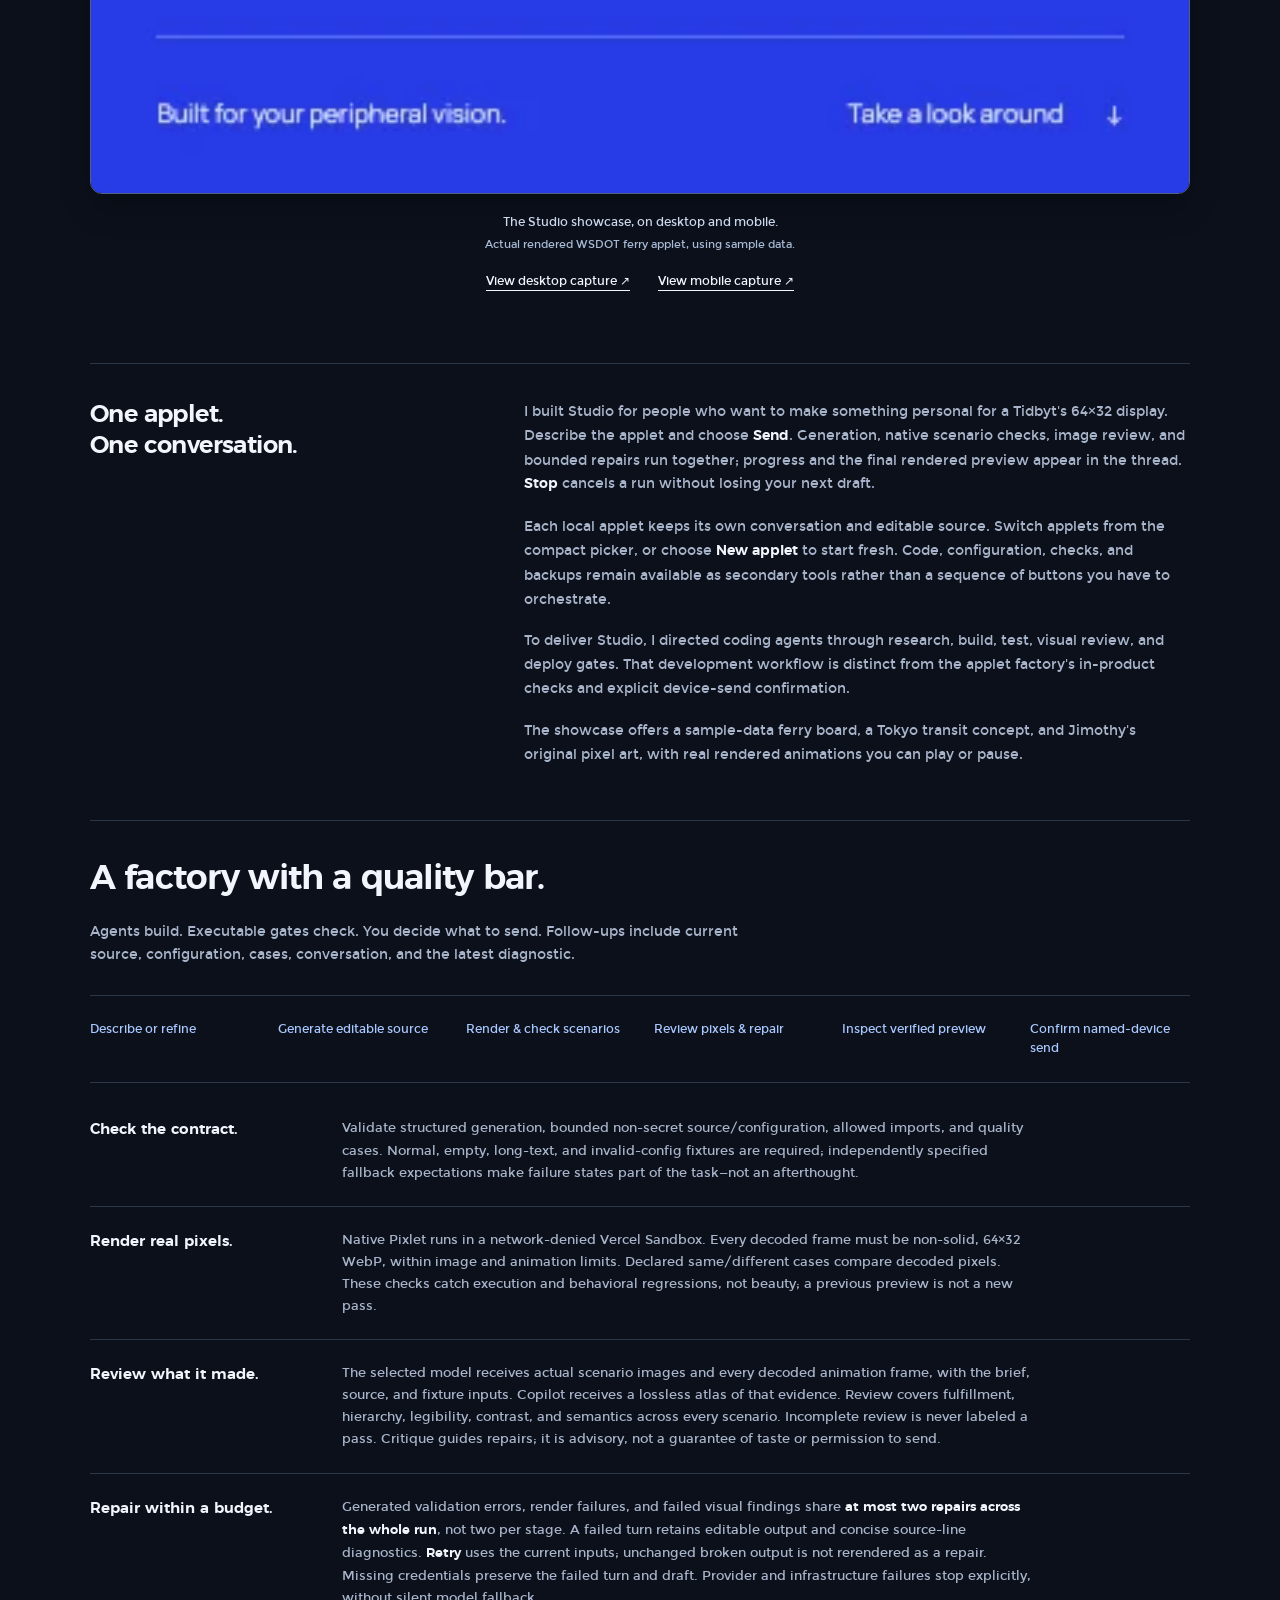
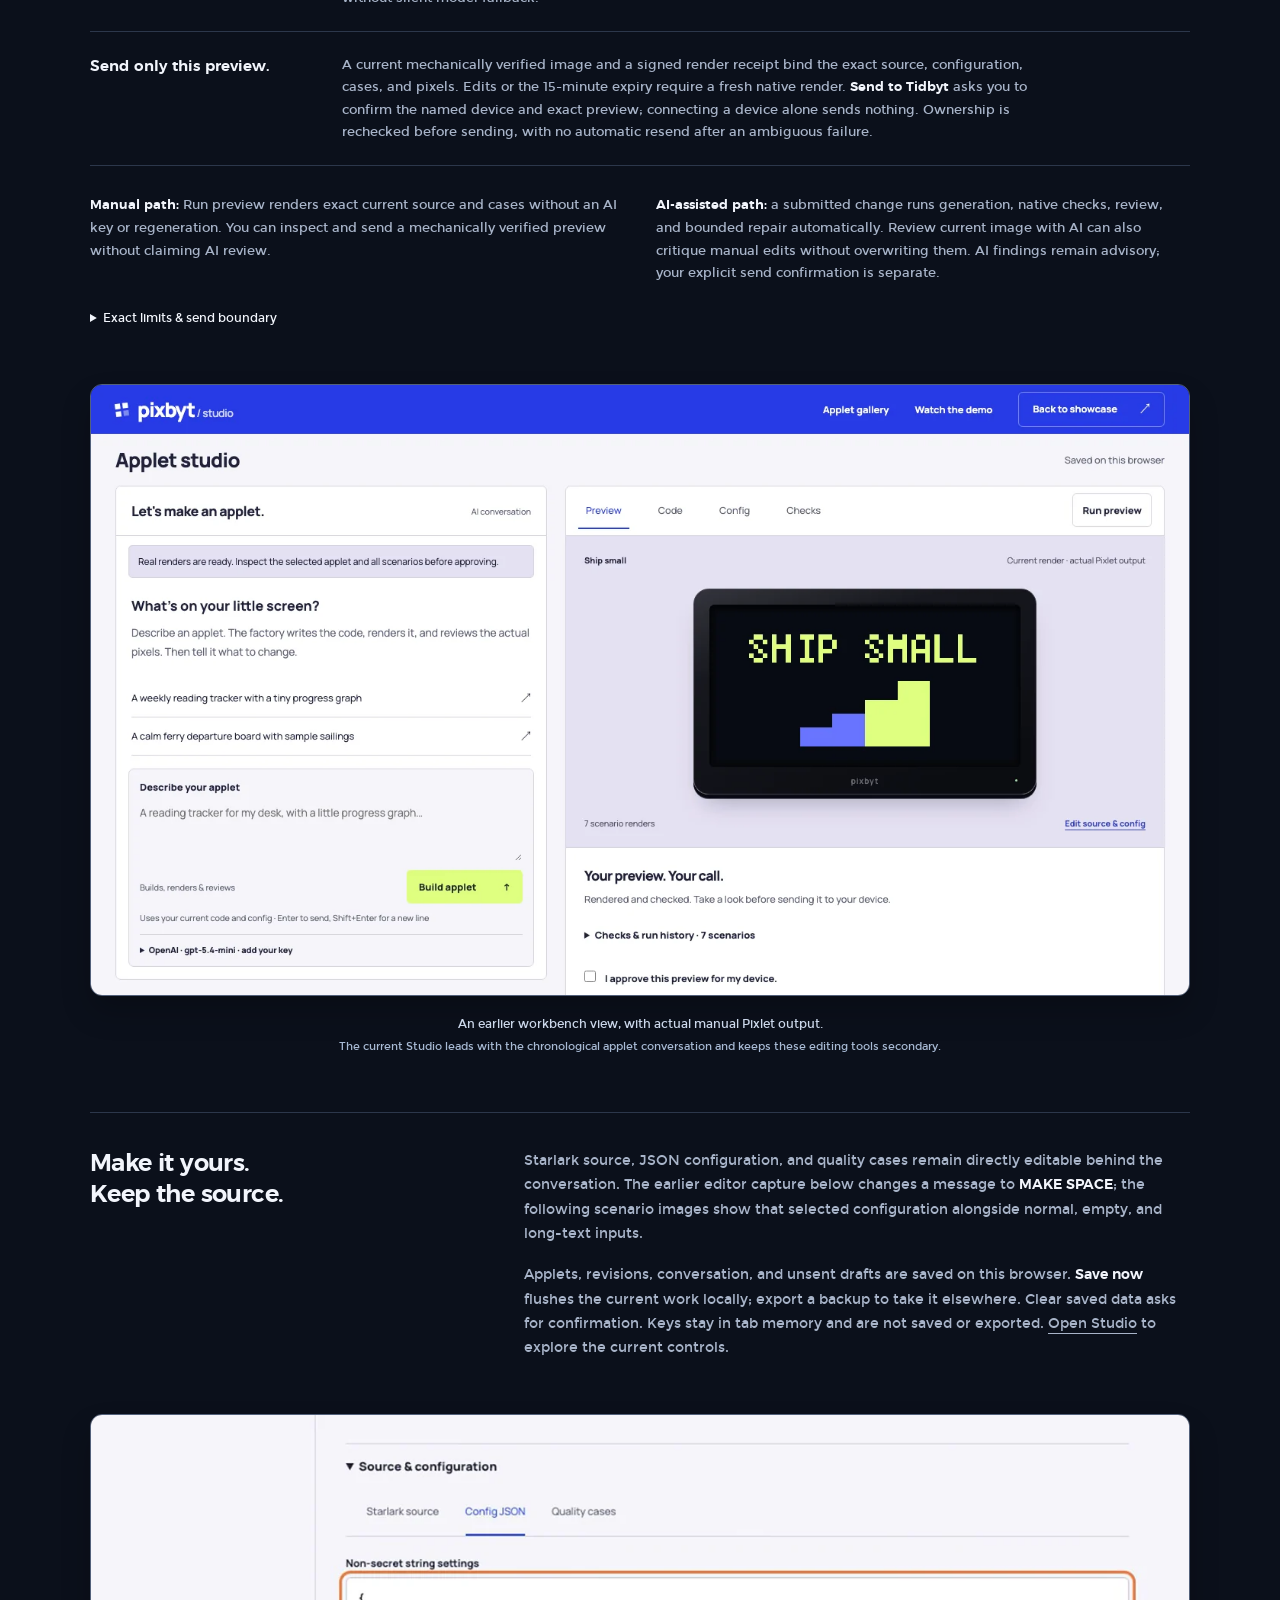
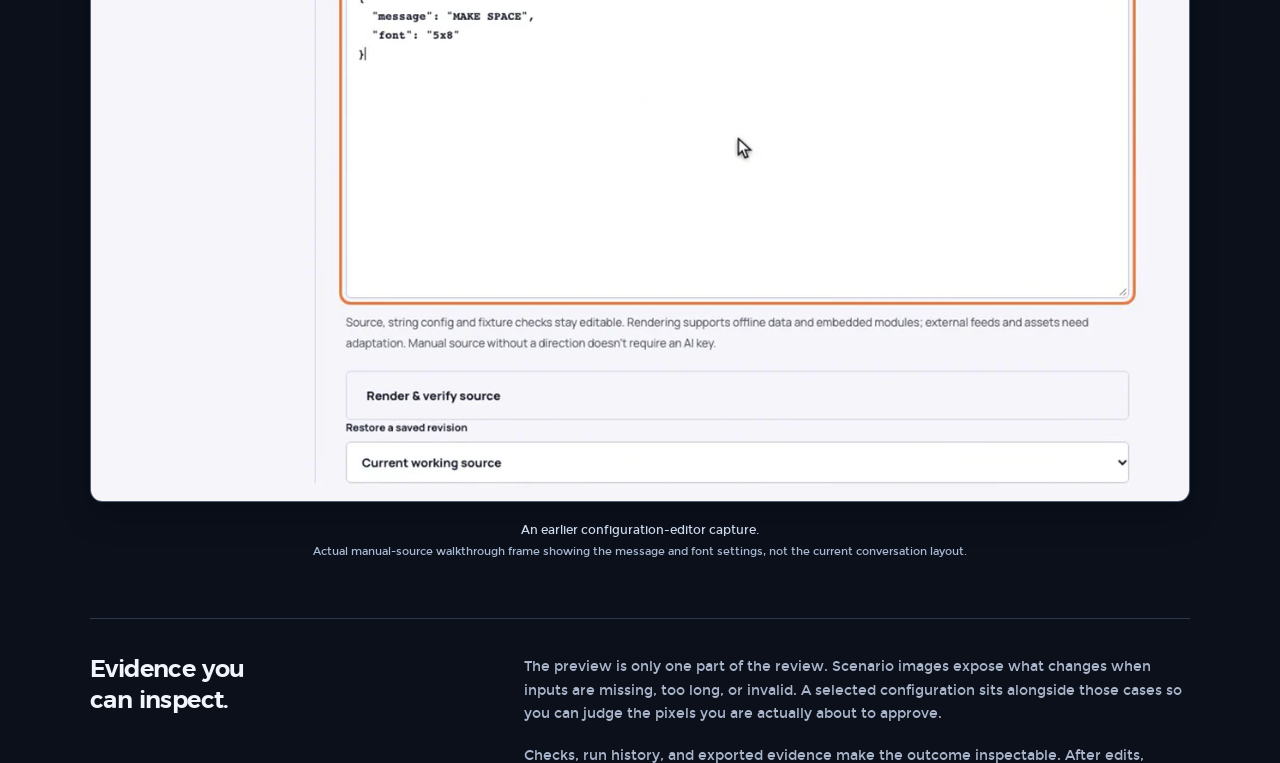
==== commit edfe8cc3: "Refresh Pixbyt case study for conversational Studio Co-authored-by: Copilot App <223556219+Copilot@u" ====
--- a/pixbyt.html
+++ b/pixbyt.html
@@ -2,12 +2,12 @@
 <html lang="en">
 <head>
     <meta charset="utf-8"><meta name="viewport" content="width=device-width, initial-scale=1"><meta name="theme-color" content="#0b101b">
-    <meta name="description" content="Inside Pixbyt's applet factory: native Pixlet rendering, scenario checks, actual-pixel model critique, bounded repairs, and human approval of the exact revision.">
+    <meta name="description" content="Inside Pixbyt's conversational applet factory: OpenAI or GitHub Copilot, native Pixlet scenario checks, actual-pixel critique, bounded repairs, and an explicit send to your Tidbyt.">
     <title>Pixbyt — Amit Shankar</title>
     <link rel="canonical" href="https://amitshankar97.github.io/pixbyt.html">
     <meta property="og:type" content="website"><meta property="og:site_name" content="Amit Shankar">
     <meta property="og:title" content="Pixbyt Studio — Amit Shankar">
-    <meta property="og:description" content="An applet factory with a visible quality bar: scenario checks, actual-pixel model critique, bounded repairs, and your final approval.">
+    <meta property="og:description" content="One applet, one conversation. Generate, render, inspect real pixels, and explicitly send the verified preview to your Tidbyt.">
     <meta property="og:url" content="https://amitshankar97.github.io/pixbyt.html">
     <meta property="og:image" content="https://amitshankar97.github.io/images/projects/pixbyt-studio-desktop.webp">
     <meta property="og:image:alt" content="Pixbyt Studio's public showcase with a WSDOT ferry applet labeled Sample data">
@@ -19,56 +19,57 @@
     <header class="site-header"><a class="brand" href="index.html"><span class="brand-symbol" aria-hidden="true">a<span>.</span></span><span>Amit Shankar</span></a><nav aria-label="Main navigation"><a href="index.html#work">Work</a><a href="index.html#experience">Experience</a><a href="index.html#about">About</a></nav><a class="header-contact" href="mailto:amitarunshankar@gmail.com">Get in touch ↗</a></header>
     <main id="main" class="project-main">
         <a class="back-link" href="index.html#pixbyt-feature">← All projects</a>
-        <section class="project-hero"><h1>Pixbyt.</h1><ul class="stack-chips" aria-label="Technology stack"><li>TypeScript</li><li>Vite</li><li>Node.js</li><li>Pixlet</li><li>Python</li><li>OpenAI</li><li>Vercel Sandbox</li></ul><p class="lead">An applet factory for a little screen. Turn an idea into editable source, real pixel renders, and a result you approve—not just an answer you accept.</p><div class="project-actions"><a class="button" href="https://pixbyt-studio.vercel.app/">Try Studio <span aria-hidden="true">↗</span></a><a class="quiet-link" href="https://pixbyt-studio.vercel.app/#/demo">Watch walkthrough <span aria-hidden="true">↗</span></a><a class="quiet-link" href="#quality-gates">Inside the quality gates <span aria-hidden="true">↓</span></a><a class="quiet-link" href="https://github.com/amitshankar97/pixbyt-studio">Studio repository ↗</a></div><p class="source-note">Explore and render manual source without signup or an AI key. AI builds use your OpenAI key; sending an approved image uses your personal Tidbyt key. Source: github.com/amitshankar97/pixbyt-studio (private; access requires permission).</p></section>
+        <section class="project-hero"><h1>Pixbyt.</h1><ul class="stack-chips" aria-label="Technology stack"><li>TypeScript</li><li>Vite</li><li>Node.js</li><li>Pixlet</li><li>Python</li><li>OpenAI</li><li>GitHub Copilot SDK</li><li>Vercel Sandbox</li></ul><p class="lead">An applet factory for a little screen. Describe what you want, refine it in conversation, and inspect real pixels before sending anything to your Tidbyt.</p><div class="project-actions"><a class="button" href="https://pixbyt-studio.vercel.app/">Try Studio <span aria-hidden="true">↗</span></a><a class="quiet-link" href="https://pixbyt-studio.vercel.app/#/demo">Watch walkthrough <span aria-hidden="true">↗</span></a><a class="quiet-link" href="#quality-gates">Inside the quality gates <span aria-hidden="true">↓</span></a><a class="quiet-link" href="https://github.com/amitshankar97/pixbyt-studio">Studio repository ↗</a></div><p class="source-note">No signup to explore or render manual source. Connect your OpenAI API key or supported GitHub Copilot token for AI builds. Device sends use your own Tidbyt credentials. Studio source is private; repository access requires permission.</p></section>
         <figure class="product-capture case-study-capture">
             <a href="images/projects/pixbyt-studio-desktop.webp">
                 <picture><source media="(max-width: 640px)" srcset="images/projects/pixbyt-studio-mobile.webp" width="390" height="966"><img src="images/projects/pixbyt-studio-desktop.webp" width="1440" height="856" alt="Pixbyt Studio's public homepage: a rendered WSDOT ferry applet with a Sample data label, curated applet choices, and a Play animation control"></picture>
             </a>
-            <figcaption>The current public Studio showcase, on desktop and mobile.<span>Actual rendered WSDOT ferry applet, using sample data.</span></figcaption>
+            <figcaption>The Studio showcase, on desktop and mobile.<span>Actual rendered WSDOT ferry applet, using sample data.</span></figcaption>
             <div class="capture-links"><a href="images/projects/pixbyt-studio-desktop.webp">View desktop capture ↗</a><a href="images/projects/pixbyt-studio-mobile.webp">View mobile capture ↗</a></div>
         </figure>
         <div class="project-body">
-            <section id="approach" class="story-row"><h2>Your direction.<br>Your final say.</h2><div><p>I built Studio for people who want to make something personal for a Tidbyt's 64×32 display without treating generated code as a finished product. Start with an idea or edit Starlark yourself. The workbench keeps source, configuration, quality cases, and run evidence available without putting every control in the way.</p><p>To deliver Studio, I directed coding agents through research, build, test, visual review, and deploy gates. That development workflow is distinct from the applet factory's in-product checks and approval-gated publishing.</p><p>The public showcase offers a ferry board, a Tokyo transit concept, and Jimothy's original pixel art. Play or pause their actual rendered animations. Ferries use sample data; Tokyo is labeled Concept preview.</p></div></section>
+            <section id="approach" class="story-row"><h2>One applet.<br>One conversation.</h2><div><p>I built Studio for people who want to make something personal for a Tidbyt's 64×32 display. Describe the applet and choose <strong>Send</strong>. Generation, native scenario checks, image review, and bounded repairs run together; progress and the final rendered preview appear in the thread. <strong>Stop</strong> cancels a run without losing your next draft.</p><p>Each local applet keeps its own conversation and editable source. Switch applets from the compact picker, or choose <strong>New applet</strong> to start fresh. Code, configuration, checks, and backups remain available as secondary tools rather than a sequence of buttons you have to orchestrate.</p><p>To deliver Studio, I directed coding agents through research, build, test, visual review, and deploy gates. That development workflow is distinct from the applet factory's in-product checks and explicit device-send confirmation.</p><p>The showcase offers a sample-data ferry board, a Tokyo transit concept, and Jimothy's original pixel art, with real rendered animations you can play or pause.</p></div></section>
             <section id="quality-gates" class="factory-quality" aria-labelledby="quality-heading">
                 <h2 id="quality-heading">A factory with a quality bar.</h2>
-                <p class="quality-intro">Agents build. Executable gates check. You approve. Follow-up requests use the current source, configuration, cases, and latest diagnostic—not just the original prompt.</p>
+                <p class="quality-intro">Agents build. Executable gates check. You decide what to send. Follow-ups include current source, configuration, cases, conversation, and the latest diagnostic.</p>
                 <ol class="factory-flow" aria-label="Applet factory workflow">
-                    <li>Brief or current edits</li>
-                    <li>Generate or run source</li>
+                    <li>Describe or refine</li>
+                    <li>Generate editable source</li>
                     <li>Render &amp; check scenarios</li>
                     <li>Review pixels &amp; repair</li>
-                    <li>Approve exact revision</li>
-                    <li>Export or send to device</li>
+                    <li>Inspect verified preview</li>
+                    <li>Confirm named-device send</li>
                 </ol>
                 <dl class="quality-gates">
                     <div><dt>Check the contract.</dt><dd>Validate structured generation, bounded non-secret source/configuration, allowed imports, and quality cases. Normal, empty, long-text, and invalid-config fixtures are required; independently specified fallback expectations make failure states part of the task—not an afterthought.</dd></div>
                     <div><dt>Render real pixels.</dt><dd>Native Pixlet runs in a network-denied Vercel Sandbox. Every decoded frame must be non-solid, 64×32 WebP, within image and animation limits. Declared same/different cases compare decoded pixels. These checks catch execution and behavioral regressions, not beauty; a previous preview is not a new pass.</dd></div>
-                    <div><dt>Review what it made.</dt><dd>The selected model receives actual scenario images and contact sheets containing every animation frame, plus the brief and source. It must cover every scenario for fulfillment, hierarchy, legibility, contrast, and semantics. Missing or contradictory review cannot pass—and a model's opinion is not a guarantee of taste.</dd></div>
-                    <div><dt>Repair within a budget.</dt><dd>Generated validation errors, render failures, and failed visual findings share <strong>at most two repairs across the whole run</strong>, not two per stage. Exhaustion stops with editable output and evidence retained. Authentication, quota, infrastructure, and cancellation errors stop honestly, without pretending to be code failures or silently switching models.</dd></div>
-                    <div><dt>Release only this revision.</dt><dd>The interface requires current checks and any required image review before your approval. Edits invalidate it. A signed render receipt binds the exact source, configuration, cases, and image; changed or expired payloads cannot push. Receipts expire after 15 minutes. Personal-device sends also check ownership; exporting a bundle is not release authorization.</dd></div>
+                    <div><dt>Review what it made.</dt><dd>The selected model receives actual scenario images and every decoded animation frame, with the brief, source, and fixture inputs. Copilot receives a lossless atlas of that evidence. Review covers fulfillment, hierarchy, legibility, contrast, and semantics across every scenario. Incomplete review is never labeled a pass. Critique guides repairs; it is advisory, not a guarantee of taste or permission to send.</dd></div>
+                    <div><dt>Repair within a budget.</dt><dd>Generated validation errors, render failures, and failed visual findings share <strong>at most two repairs across the whole run</strong>, not two per stage. A failed turn retains editable output and concise source-line diagnostics. <strong>Retry</strong> uses the current inputs; unchanged broken output is not rerendered as a repair. Missing credentials preserve the failed turn and draft. Provider and infrastructure failures stop explicitly, without silent model fallback.</dd></div>
+                    <div><dt>Send only this preview.</dt><dd>A current mechanically verified image and a signed render receipt bind the exact source, configuration, cases, and pixels. Edits or the 15-minute expiry require a fresh native render. <strong>Send to Tidbyt</strong> asks you to confirm the named device and exact preview; connecting a device alone sends nothing. Ownership is rechecked before sending, with no automatic resend after an ambiguous failure.</dd></div>
                 </dl>
                 <div class="quality-paths">
-                    <p><strong>Manual run:</strong> Run preview executes your current source and cases without an AI key or regeneration. Mechanical verification plus your visual inspection does not imply model review.</p>
-                    <p><strong>AI-built release:</strong> generated applets require a current passing image review. After manual edits, Review current image with AI critiques the new pixels without overwriting the code. A missing, failed, or incomplete review cannot authorize release.</p>
+                    <p><strong>Manual path:</strong> Run preview renders exact current source and cases without an AI key or regeneration. You can inspect and send a mechanically verified preview without claiming AI review.</p>
+                    <p><strong>AI-assisted path:</strong> a submitted change runs generation, native checks, review, and bounded repair automatically. Review current image with AI can also critique manual edits without overwriting them. AI findings remain advisory; your explicit send confirmation is separate.</p>
                 </div>
-                <details class="quality-detail"><summary>Exact limits &amp; release boundary</summary><p>Output is limited to 200,000 bytes, 300 frames, and three seconds. The receipt protects render integrity; model review and human approval are interface policies, not server-certified taste or identity. Tidbyt API acceptance is not proof of physical receipt.</p></details>
+                <details class="quality-detail"><summary>Exact limits &amp; send boundary</summary><p>Native output is limited to 200,000 bytes, 300 frames, and three seconds; device sends also respect a 192 KiB decoded-image limit. The signed receipt protects render integrity, not aesthetic quality. Reloading, switching applets, or importing a backup requires a fresh render before sending. Tidbyt API acceptance is not proof of physical receipt.</p></details>
             </section>
             <figure class="product-capture case-study-capture walkthrough-capture">
-                <a href="images/projects/pixbyt-render-workbench.webp"><img src="images/projects/pixbyt-render-workbench.webp" width="1440" height="800" loading="lazy" alt="Current Studio workbench with the applet conversation beside Preview, Code, Config, and Checks tabs; actual manual Pixlet output reads SHIP SMALL, with seven scenarios and approval unchecked"></a>
-                <figcaption>The current workbench, from direction to pixels.<span>Actual manual-source Pixlet output beside the conversation and editor views; human approval is still waiting.</span></figcaption>
+                <a href="images/projects/pixbyt-render-workbench.webp"><img src="images/projects/pixbyt-render-workbench.webp" width="1440" height="800" loading="lazy" alt="Earlier Studio workbench with conversation beside Preview, Code, Config, and Checks tabs; actual manual Pixlet output reads SHIP SMALL"></a>
+                <figcaption>An earlier workbench view, with actual manual Pixlet output.<span>The current Studio leads with the chronological applet conversation and keeps these editing tools secondary.</span></figcaption>
             </figure>
-            <section class="story-row"><h2>Make it yours.<br>Keep the source.</h2><div><p>Starlark source, JSON configuration, and quality cases are separate working surfaces. The example below changes a message to <strong>MAKE SPACE</strong>; the scenario images that follow show the selected configuration alongside normal, empty, and long-text inputs.</p><p>Manual-source rendering needs no AI key. Projects and saved revisions live in the browser, with import/export for backups. <a href="https://pixbyt-studio.vercel.app/#/studio">Open the workbench</a> to inspect the controls yourself.</p></div></section>
+            <section class="story-row"><h2>Make it yours.<br>Keep the source.</h2><div><p>Starlark source, JSON configuration, and quality cases remain directly editable behind the conversation. The earlier editor capture below changes a message to <strong>MAKE SPACE</strong>; the following scenario images show that selected configuration alongside normal, empty, and long-text inputs.</p><p>Applets, revisions, conversation, and unsent drafts are saved on this browser. <strong>Save now</strong> flushes the current work locally; export a backup to take it elsewhere. Clear saved data asks for confirmation. Keys stay in tab memory and are not saved or exported. <a href="https://pixbyt-studio.vercel.app/#/studio">Open Studio</a> to explore the current controls.</p></div></section>
             <figure class="product-capture case-study-capture walkthrough-capture">
                 <a href="images/projects/pixbyt-config.webp"><img src="images/projects/pixbyt-config.webp" width="1280" height="800" loading="lazy" alt="Studio's Config JSON editor containing message MAKE SPACE and font 5x8, with Starlark source and Quality cases tabs and a Render and verify source control"></a>
-                <figcaption>The configuration surface, not a mockup.<span>An actual editor frame from the recorded manual-source walkthrough, showing the message and font settings.</span></figcaption>
+                <figcaption>An earlier configuration-editor capture.<span>Actual manual-source walkthrough frame showing the message and font settings, not the current conversation layout.</span></figcaption>
             </figure>
             <section class="story-row"><h2>Evidence you<br>can inspect.</h2><div><p>The preview is only one part of the review. Scenario images expose what changes when inputs are missing, too long, or invalid. A selected configuration sits alongside those cases so you can judge the pixels you are actually about to approve.</p><p>Checks, run history, and exported evidence make the outcome inspectable. After edits, earlier evidence stays historical; it cannot authorize the next release.</p></div></section>
             <figure class="product-capture case-study-capture walkthrough-capture">
                 <a href="images/projects/pixbyt-scenarios.webp"><img src="images/projects/pixbyt-scenarios.webp" width="1280" height="800" loading="lazy" alt="Actual Pixlet scenario evidence: selected MAKE SPACE output beside SHIP SMALL normal and empty cases and a truncated long-text case, with seven scenarios listed"></a>
-                <figcaption>Review the cases, not just the happy path.<span>Actual manual-source rendering evidence: selected configuration, normal, empty, and long-text outputs.</span></figcaption>
+                <figcaption>Review the cases, not just the happy path.<span>Earlier actual manual-source evidence: selected configuration, normal, empty, and long-text outputs.</span></figcaption>
             </figure>
-            <section class="story-row"><h2>Small surface.<br>Deliberate systems.</h2><div><p>Studio uses <strong>TypeScript and Vite</strong> for the browser interface, <strong>Node.js Vercel Functions</strong> for orchestration, and ephemeral <strong>Vercel Sandbox</strong> instances for Pixlet rendering and Python image verification. OpenAI generation and image critique use the visitor's selected model.</p><p>Projects stay in the browser, with exportable backups. Generated applets run offline: there is no hosted scheduler or live-feed fetching. The older guest workshop's explicit GitHub bundle save is separate—not automatic project sync.</p><p><a href="https://pixbyt-studio.vercel.app/#/demo">Watch the captioned walkthrough</a> for a hands-on look at applet source and rendering.</p><details><summary>Implementation &amp; verification details</summary><p>Public native rendering, source/configuration edits, rerendering, validation, and the signed-receipt approval gate have been independently exercised. Model and device paths also have unit/mock coverage; paid model calls and physical device delivery have not been exercised with user credentials. The showcase and film are not proof of those credentialed outcomes.</p></details></div></section>
-            <section class="story-row"><h2>Built on an<br>existing foundation.</h2><div><p>Studio is distinct from the original <a href="https://github.com/amitshankar97/pixbyt">Go/HTMX Pixbyt application</a>. That application supports authenticated applet management, community imports, Starlark/configuration editing, rendered previews, and manual image publishing to a configured Tidbyt device.</p><p>The original application's source and configuration live in Postgres. Studio's browser-local projects and the older guest workshop's GitHub bundle save are separate workflows, not a change to the original application's storage. Both source repositories remain private.</p></div></section>
+            <section class="story-row"><h2>Your model.<br>Your device.</h2><div><p><strong>Connect AI</strong> opens a compact settings dialog. Choose OpenAI with your own API key, or GitHub Copilot with your supported personal token. For Copilot, connect, load the available models, and explicitly select a vision-capable model. Provider and model choices stay separate; access and allowance depend on your account.</p><p>To connect a Tidbyt, copy the <strong>Device ID and API Token from the same Get API Key screen</strong> in the phone app. Studio verifies that device directly, rechecks ownership before a send, and asks you to confirm its name. No OAuth login is needed for this personal-device flow.</p></div></section>
+            <section class="story-row"><h2>Small surface.<br>Deliberate systems.</h2><div><p>Studio uses <strong>TypeScript and Vite</strong> for the interface, <strong>Node.js Vercel Functions</strong> for request handling, and ephemeral, network-denied <strong>Vercel Sandbox</strong> instances for native Pixlet rendering and Python image verification. OpenAI calls go directly to the provider; Copilot uses the <strong>GitHub Copilot SDK</strong> through an isolated request-only server path.</p><p>Generated applets use offline inputs, without hosted scheduling or live-feed fetching. Browser-local saves and exportable backups are separate from an explicit GitHub bundle save—not automatic sync or a cloud project database.</p><p><a href="https://pixbyt-studio.vercel.app/#/demo">Watch the captioned walkthrough</a> for a recorded look at manual applet source and native rendering.</p><details><summary>Implementation &amp; verification details</summary><p>Native scenario results and model findings are separate evidence. An offline racer has passed seven actual native scenarios, rendering four animation frames over two seconds. The linked recording demonstrates manual source and native rendering, not paid-model execution or physical device delivery. Model critique is advisory; API acceptance alone does not establish what appeared on a device.</p></details></div></section>
+            <section class="story-row"><h2>Built on an<br>existing foundation.</h2><div><p>Studio is distinct from the original <a href="https://github.com/amitshankar97/pixbyt">Go/HTMX Pixbyt application</a>. That application supports authenticated applet management, community imports, Starlark/configuration editing, rendered previews, and manual image publishing to a configured Tidbyt device.</p><p>The original application's source and configuration live in <strong>Neon Postgres</strong>. Studio's browser-local applets and explicit GitHub bundle exports are separate workflows. Both source repositories remain private.</p></div></section>
         </div>
         <div class="next-project"><span>Keep exploring</span><a href="stockbear.html">Stockbear ↗</a></div>
     </main>
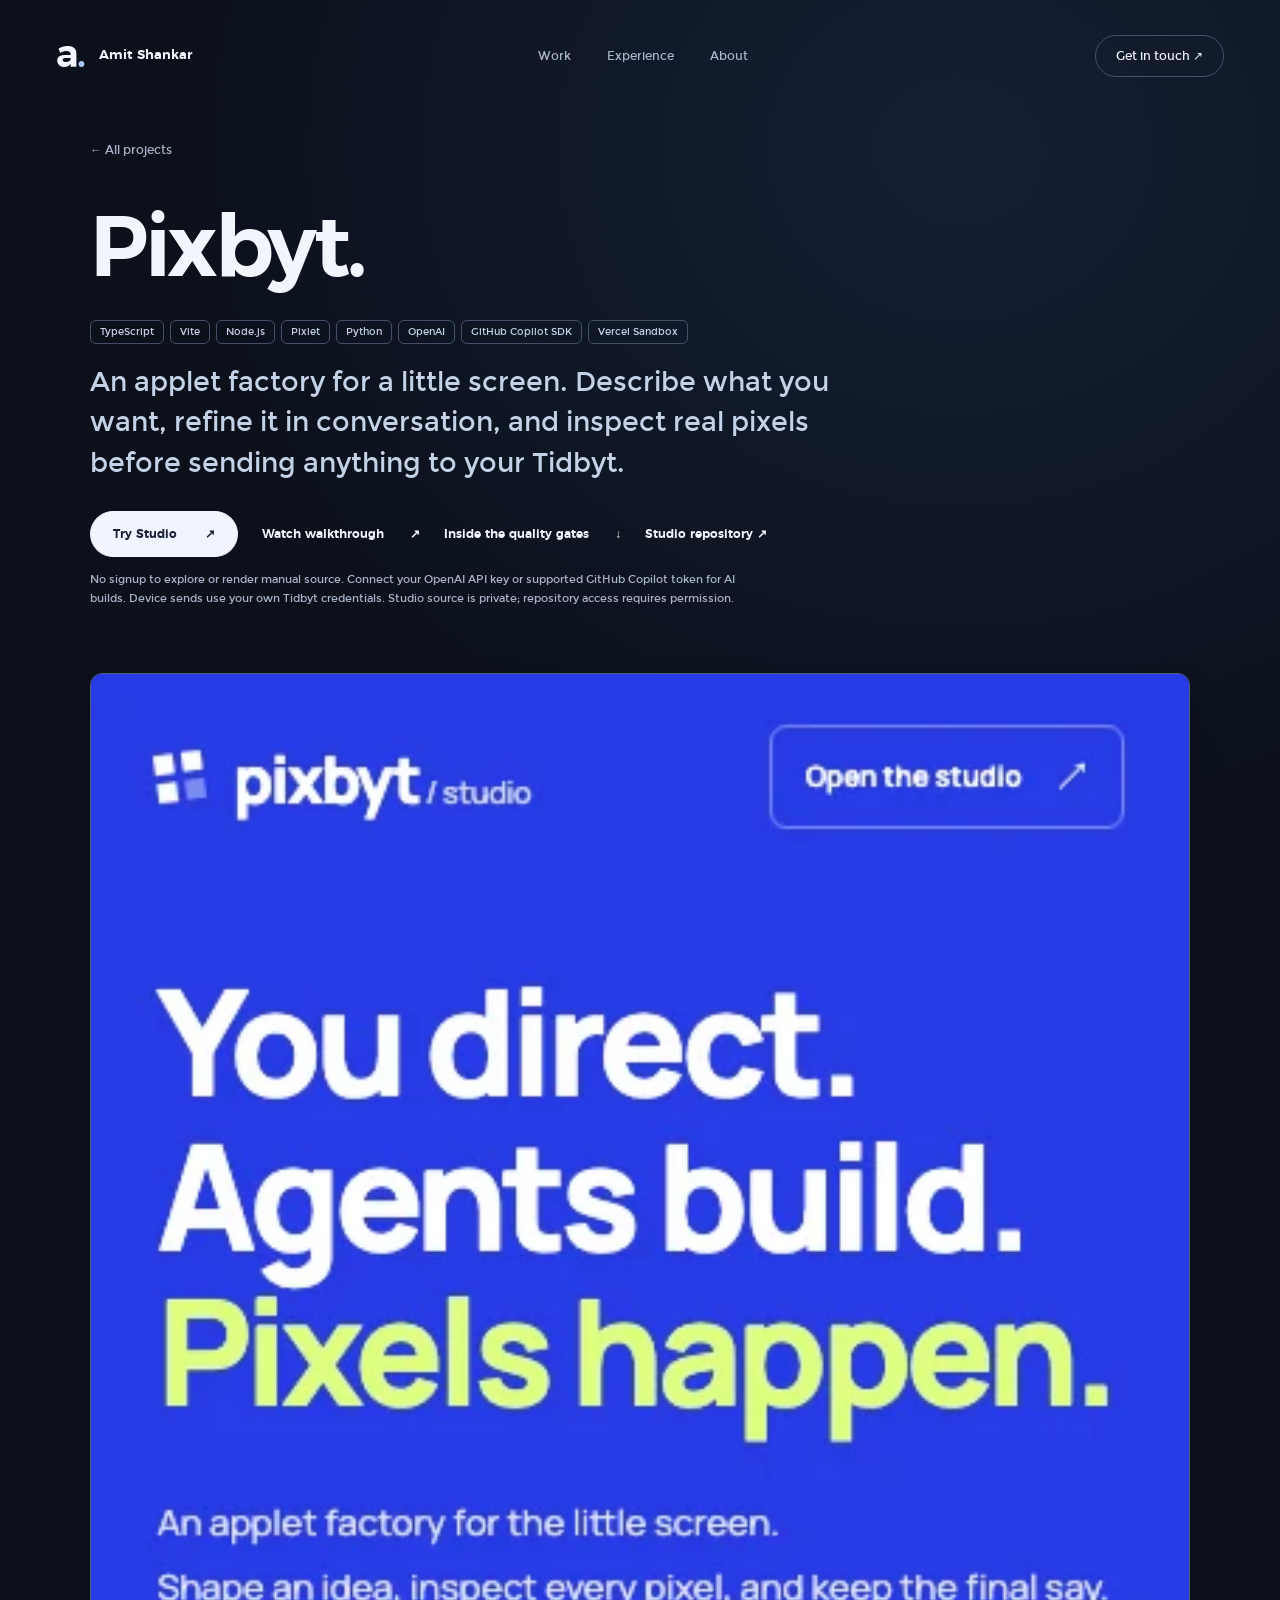
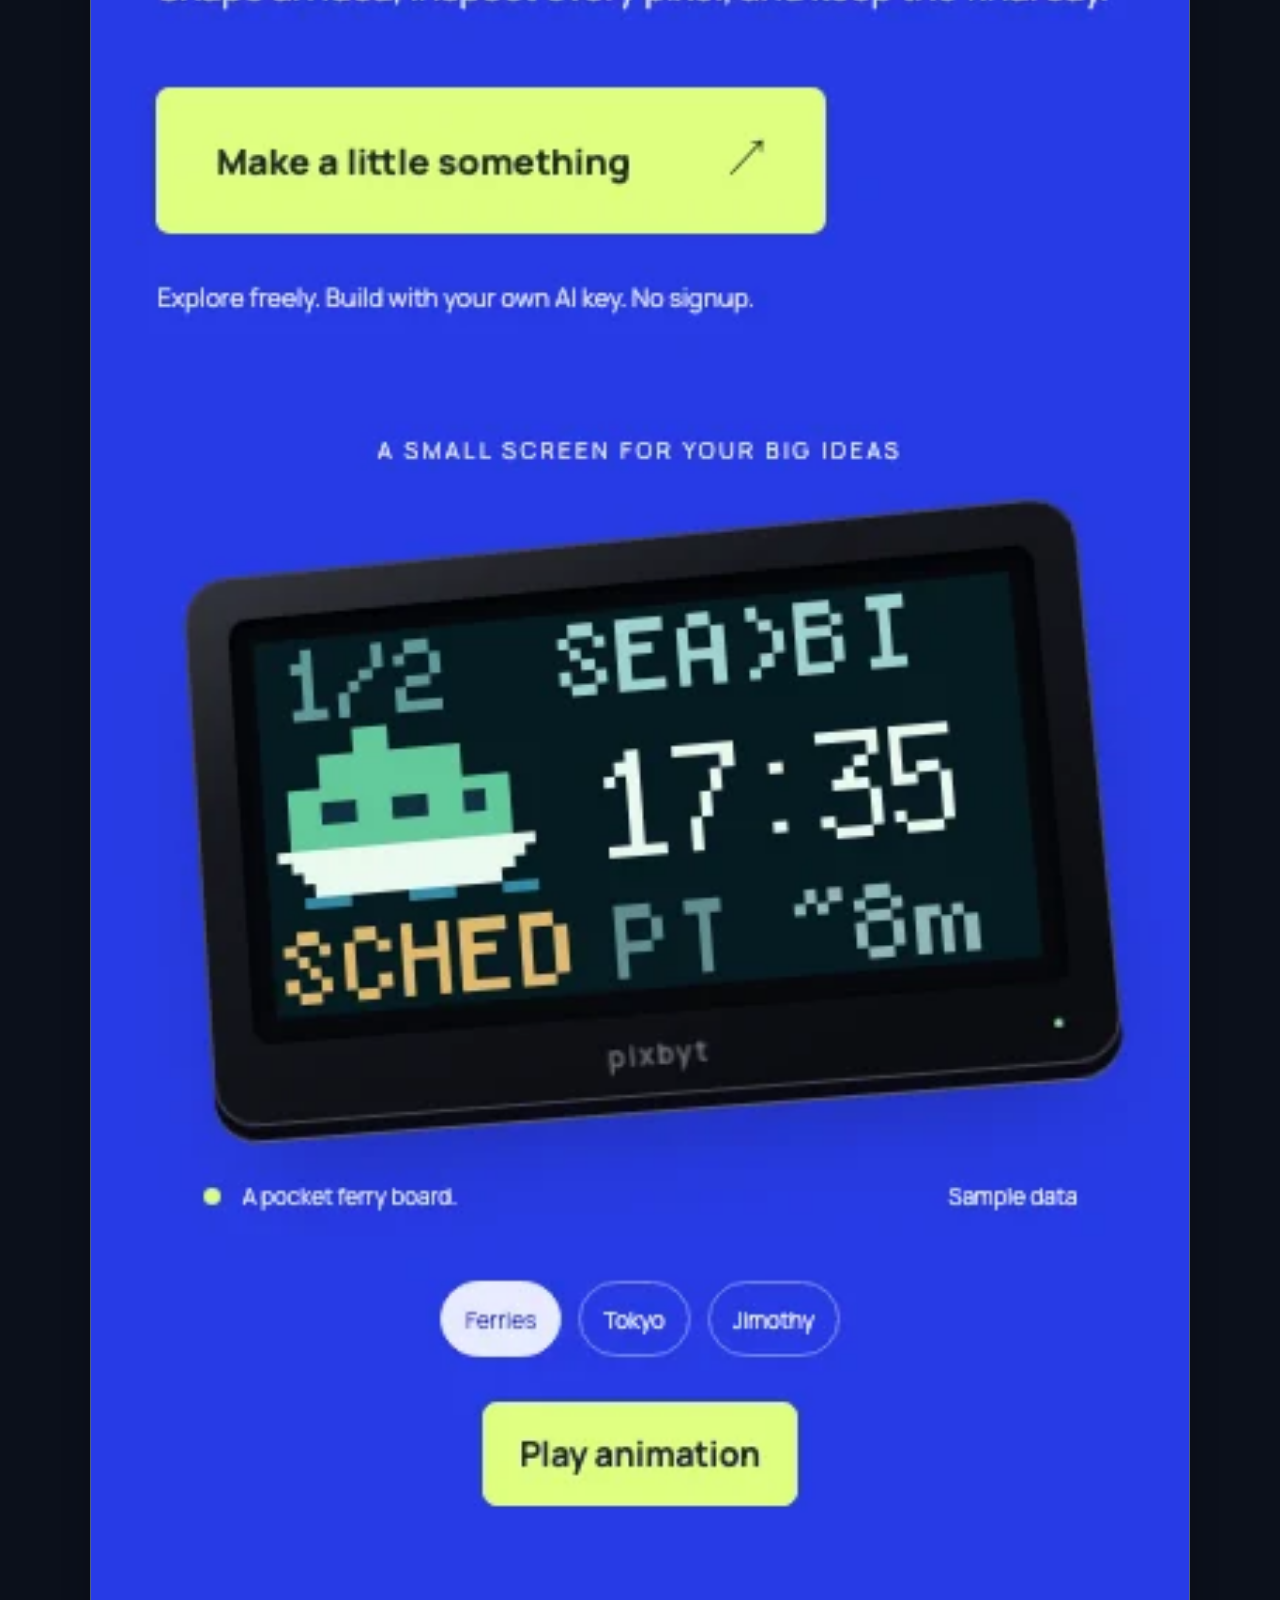
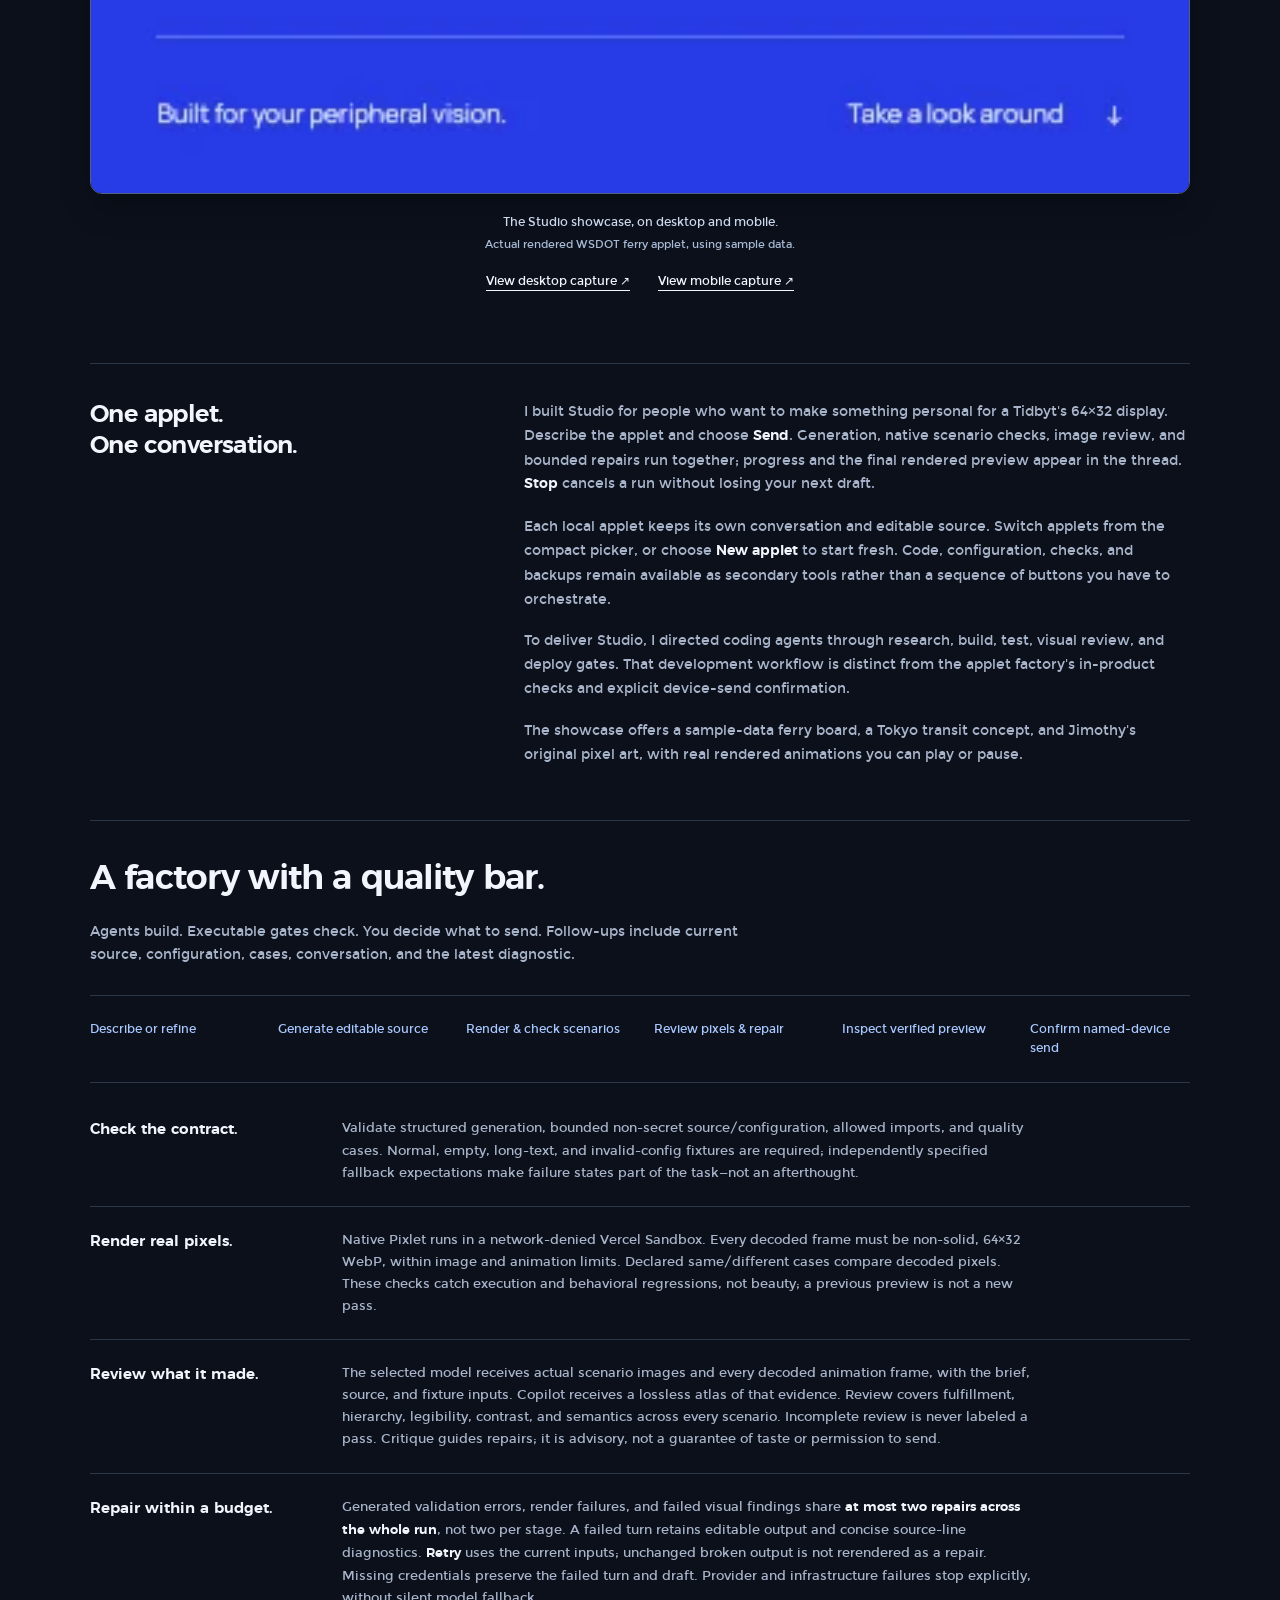
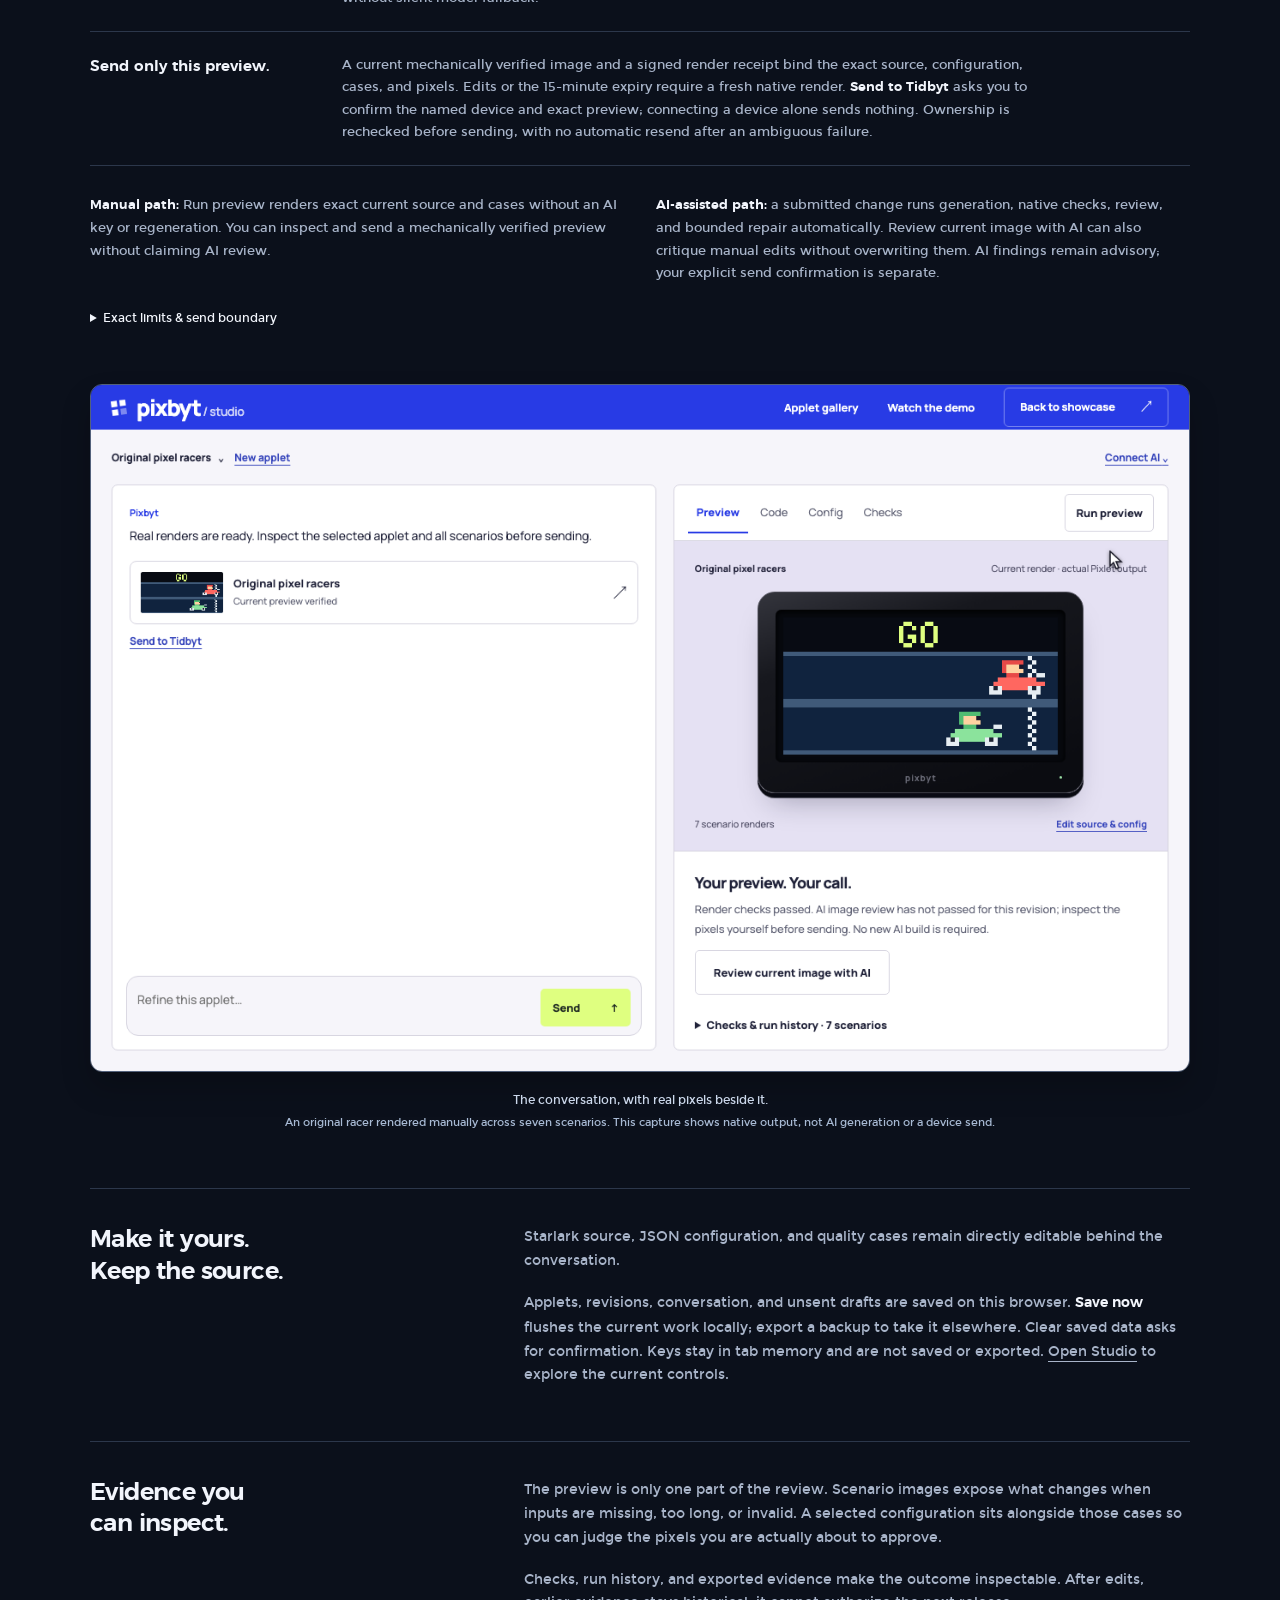
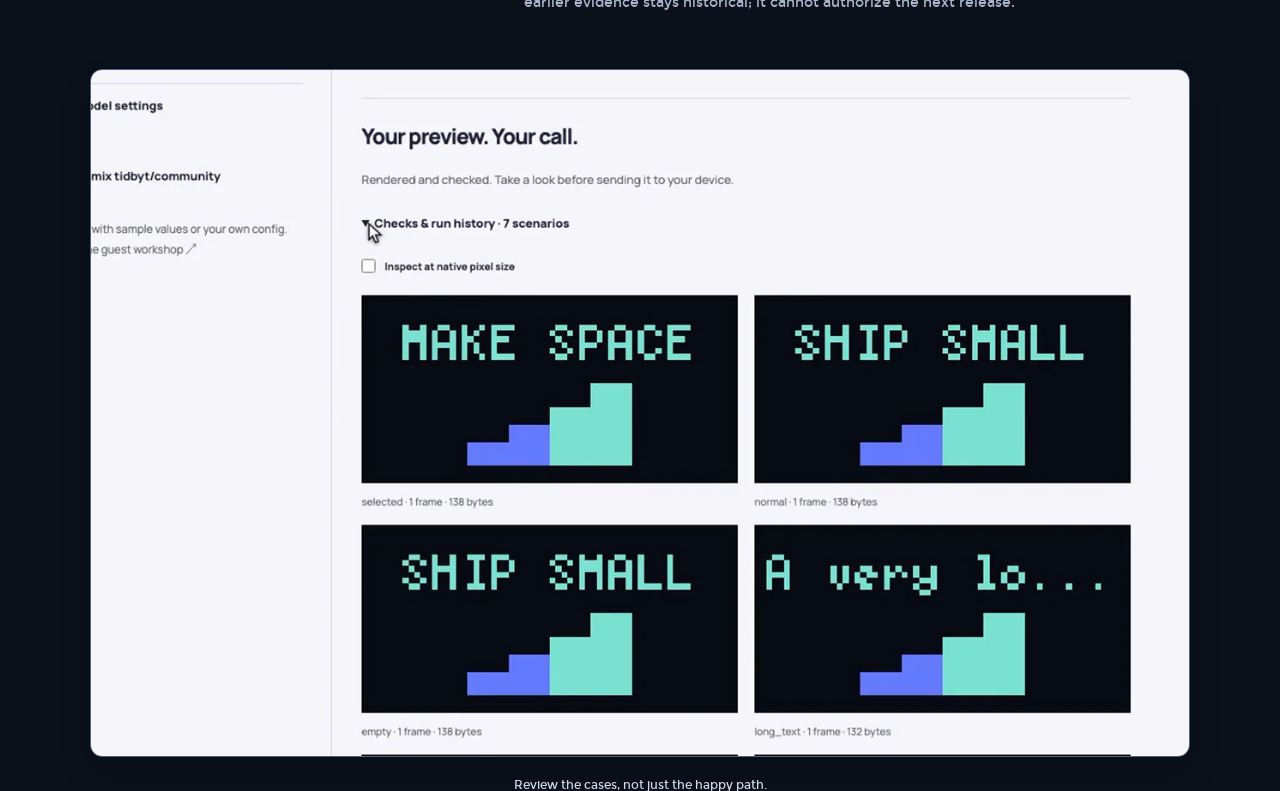
==== commit 3fd87a2c: "Show current Pixbyt conversation and AI settings Co-authored-by: Copilot App <223556219+Copilot@user" ====
--- a/pixbyt.html
+++ b/pixbyt.html
@@ -54,20 +54,20 @@
                 <details class="quality-detail"><summary>Exact limits &amp; send boundary</summary><p>Native output is limited to 200,000 bytes, 300 frames, and three seconds; device sends also respect a 192 KiB decoded-image limit. The signed receipt protects render integrity, not aesthetic quality. Reloading, switching applets, or importing a backup requires a fresh render before sending. Tidbyt API acceptance is not proof of physical receipt.</p></details>
             </section>
             <figure class="product-capture case-study-capture walkthrough-capture">
-                <a href="images/projects/pixbyt-render-workbench.webp"><img src="images/projects/pixbyt-render-workbench.webp" width="1440" height="800" loading="lazy" alt="Earlier Studio workbench with conversation beside Preview, Code, Config, and Checks tabs; actual manual Pixlet output reads SHIP SMALL"></a>
-                <figcaption>An earlier workbench view, with actual manual Pixlet output.<span>The current Studio leads with the chronological applet conversation and keeps these editing tools secondary.</span></figcaption>
+                <a href="images/projects/pixbyt-conversation-preview.webp"><img src="images/projects/pixbyt-conversation-preview.webp" width="1280" height="800" loading="lazy" alt="Current Studio conversation beside a verified original-racer preview after manual Pixlet rendering"></a>
+                <figcaption>The conversation, with real pixels beside it.<span>An original racer rendered manually across seven scenarios. This capture shows native output, not AI generation or a device send.</span></figcaption>
             </figure>
-            <section class="story-row"><h2>Make it yours.<br>Keep the source.</h2><div><p>Starlark source, JSON configuration, and quality cases remain directly editable behind the conversation. The earlier editor capture below changes a message to <strong>MAKE SPACE</strong>; the following scenario images show that selected configuration alongside normal, empty, and long-text inputs.</p><p>Applets, revisions, conversation, and unsent drafts are saved on this browser. <strong>Save now</strong> flushes the current work locally; export a backup to take it elsewhere. Clear saved data asks for confirmation. Keys stay in tab memory and are not saved or exported. <a href="https://pixbyt-studio.vercel.app/#/studio">Open Studio</a> to explore the current controls.</p></div></section>
-            <figure class="product-capture case-study-capture walkthrough-capture">
-                <a href="images/projects/pixbyt-config.webp"><img src="images/projects/pixbyt-config.webp" width="1280" height="800" loading="lazy" alt="Studio's Config JSON editor containing message MAKE SPACE and font 5x8, with Starlark source and Quality cases tabs and a Render and verify source control"></a>
-                <figcaption>An earlier configuration-editor capture.<span>Actual manual-source walkthrough frame showing the message and font settings, not the current conversation layout.</span></figcaption>
-            </figure>
+            <section class="story-row"><h2>Make it yours.<br>Keep the source.</h2><div><p>Starlark source, JSON configuration, and quality cases remain directly editable behind the conversation.</p><p>Applets, revisions, conversation, and unsent drafts are saved on this browser. <strong>Save now</strong> flushes the current work locally; export a backup to take it elsewhere. Clear saved data asks for confirmation. Keys stay in tab memory and are not saved or exported. <a href="https://pixbyt-studio.vercel.app/#/studio">Open Studio</a> to explore the current controls.</p></div></section>
             <section class="story-row"><h2>Evidence you<br>can inspect.</h2><div><p>The preview is only one part of the review. Scenario images expose what changes when inputs are missing, too long, or invalid. A selected configuration sits alongside those cases so you can judge the pixels you are actually about to approve.</p><p>Checks, run history, and exported evidence make the outcome inspectable. After edits, earlier evidence stays historical; it cannot authorize the next release.</p></div></section>
             <figure class="product-capture case-study-capture walkthrough-capture">
                 <a href="images/projects/pixbyt-scenarios.webp"><img src="images/projects/pixbyt-scenarios.webp" width="1280" height="800" loading="lazy" alt="Actual Pixlet scenario evidence: selected MAKE SPACE output beside SHIP SMALL normal and empty cases and a truncated long-text case, with seven scenarios listed"></a>
                 <figcaption>Review the cases, not just the happy path.<span>Earlier actual manual-source evidence: selected configuration, normal, empty, and long-text outputs.</span></figcaption>
             </figure>
             <section class="story-row"><h2>Your model.<br>Your device.</h2><div><p><strong>Connect AI</strong> opens a compact settings dialog. Choose OpenAI with your own API key, or GitHub Copilot with your supported personal token. For Copilot, connect, load the available models, and explicitly select a vision-capable model. Provider and model choices stay separate; access and allowance depend on your account.</p><p>To connect a Tidbyt, copy the <strong>Device ID and API Token from the same Get API Key screen</strong> in the phone app. Studio verifies that device directly, rechecks ownership before a send, and asks you to confirm its name. No OAuth login is needed for this personal-device flow.</p></div></section>
+            <figure class="product-capture case-study-capture walkthrough-capture">
+                <a href="images/projects/pixbyt-ai-connection.webp"><img src="images/projects/pixbyt-ai-connection.webp" width="1280" height="800" loading="lazy" alt="Current Connect AI dialog with provider and model selectors, an empty OpenAI key field, and an unsent applet direction behind it"></a>
+                <figcaption>Your provider. Your model.<span>The current Connect AI dialog, shown with OpenAI selected and no key entered. The applet direction has not been submitted.</span></figcaption>
+            </figure>
             <section class="story-row"><h2>Small surface.<br>Deliberate systems.</h2><div><p>Studio uses <strong>TypeScript and Vite</strong> for the interface, <strong>Node.js Vercel Functions</strong> for request handling, and ephemeral, network-denied <strong>Vercel Sandbox</strong> instances for native Pixlet rendering and Python image verification. OpenAI calls go directly to the provider; Copilot uses the <strong>GitHub Copilot SDK</strong> through an isolated request-only server path.</p><p>Generated applets use offline inputs, without hosted scheduling or live-feed fetching. Browser-local saves and exportable backups are separate from an explicit GitHub bundle save—not automatic sync or a cloud project database.</p><p><a href="https://pixbyt-studio.vercel.app/#/demo">Watch the captioned walkthrough</a> for a recorded look at manual applet source and native rendering.</p><details><summary>Implementation &amp; verification details</summary><p>Native scenario results and model findings are separate evidence. An offline racer has passed seven actual native scenarios, rendering four animation frames over two seconds. The linked recording demonstrates manual source and native rendering, not paid-model execution or physical device delivery. Model critique is advisory; API acceptance alone does not establish what appeared on a device.</p></details></div></section>
             <section class="story-row"><h2>Built on an<br>existing foundation.</h2><div><p>Studio is distinct from the original <a href="https://github.com/amitshankar97/pixbyt">Go/HTMX Pixbyt application</a>. That application supports authenticated applet management, community imports, Starlark/configuration editing, rendered previews, and manual image publishing to a configured Tidbyt device.</p><p>The original application's source and configuration live in <strong>Neon Postgres</strong>. Studio's browser-local applets and explicit GitHub bundle exports are separate workflows. Both source repositories remain private.</p></div></section>
         </div>
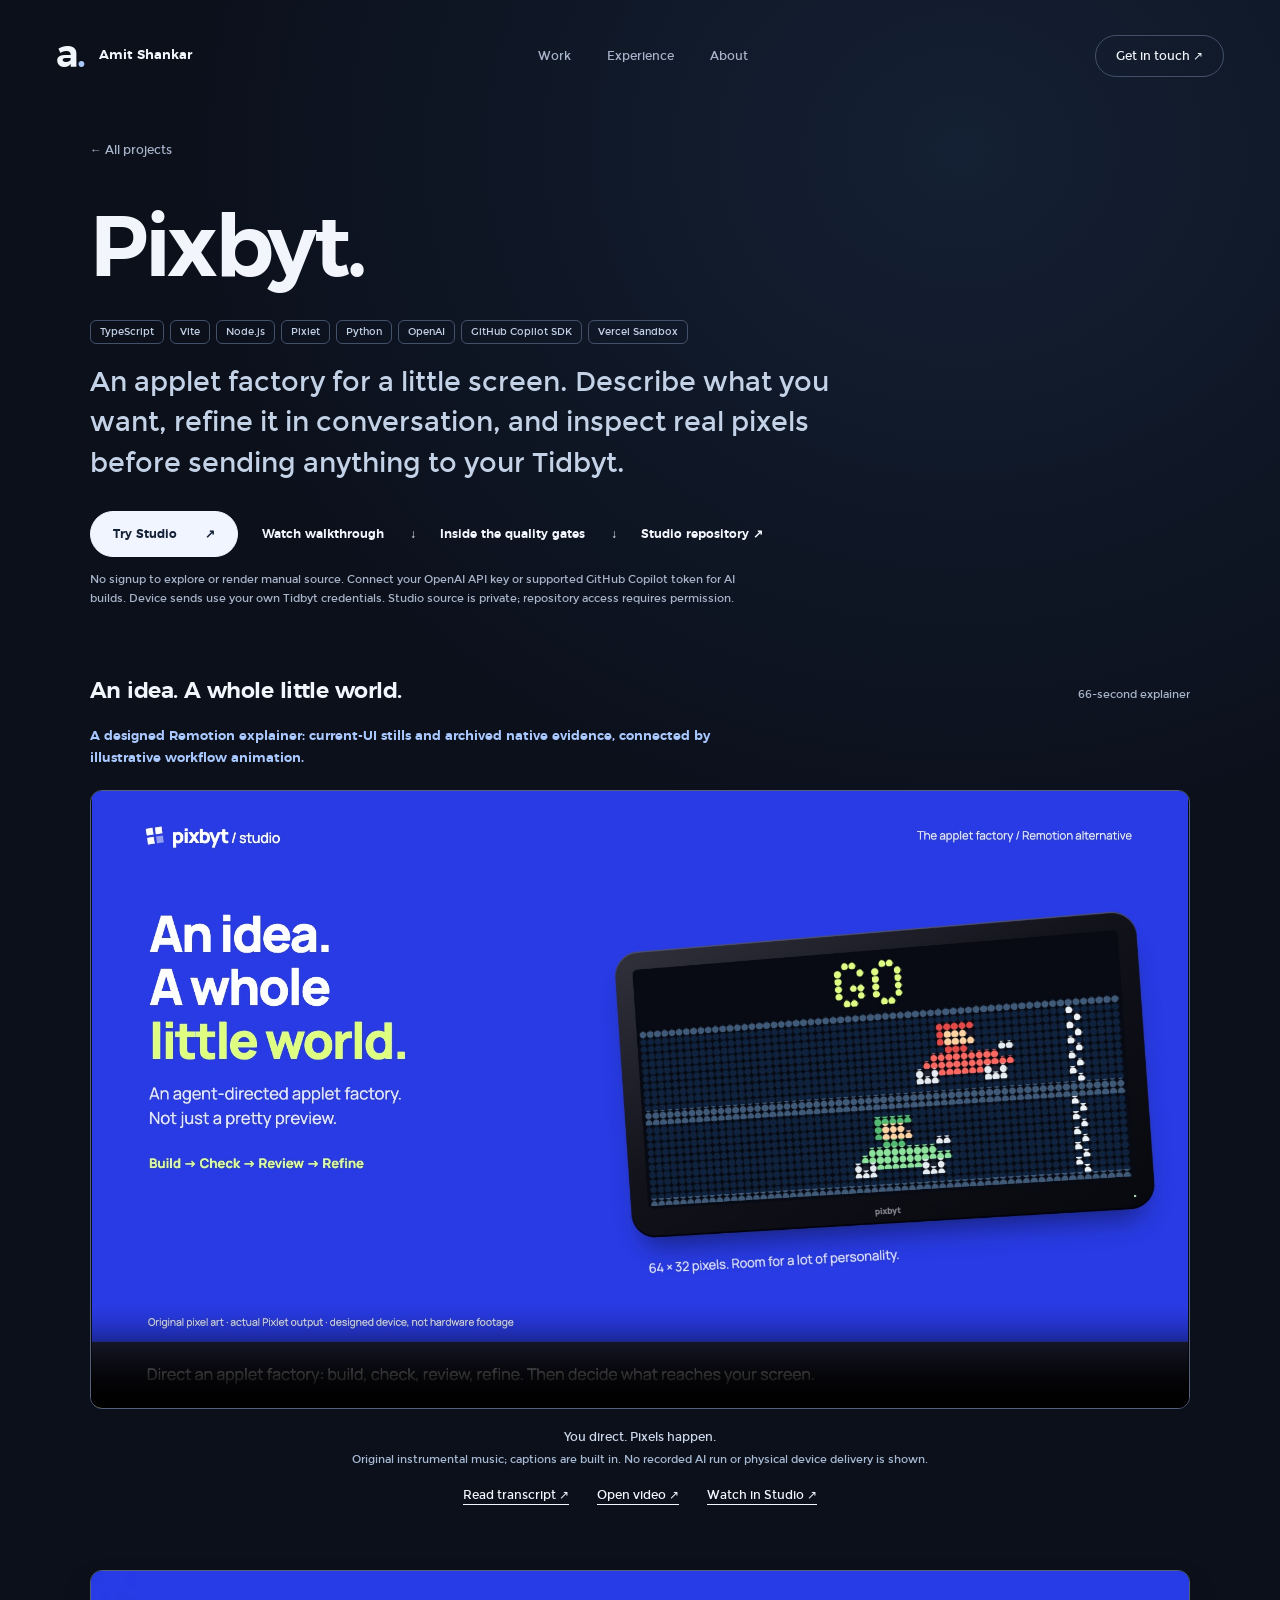
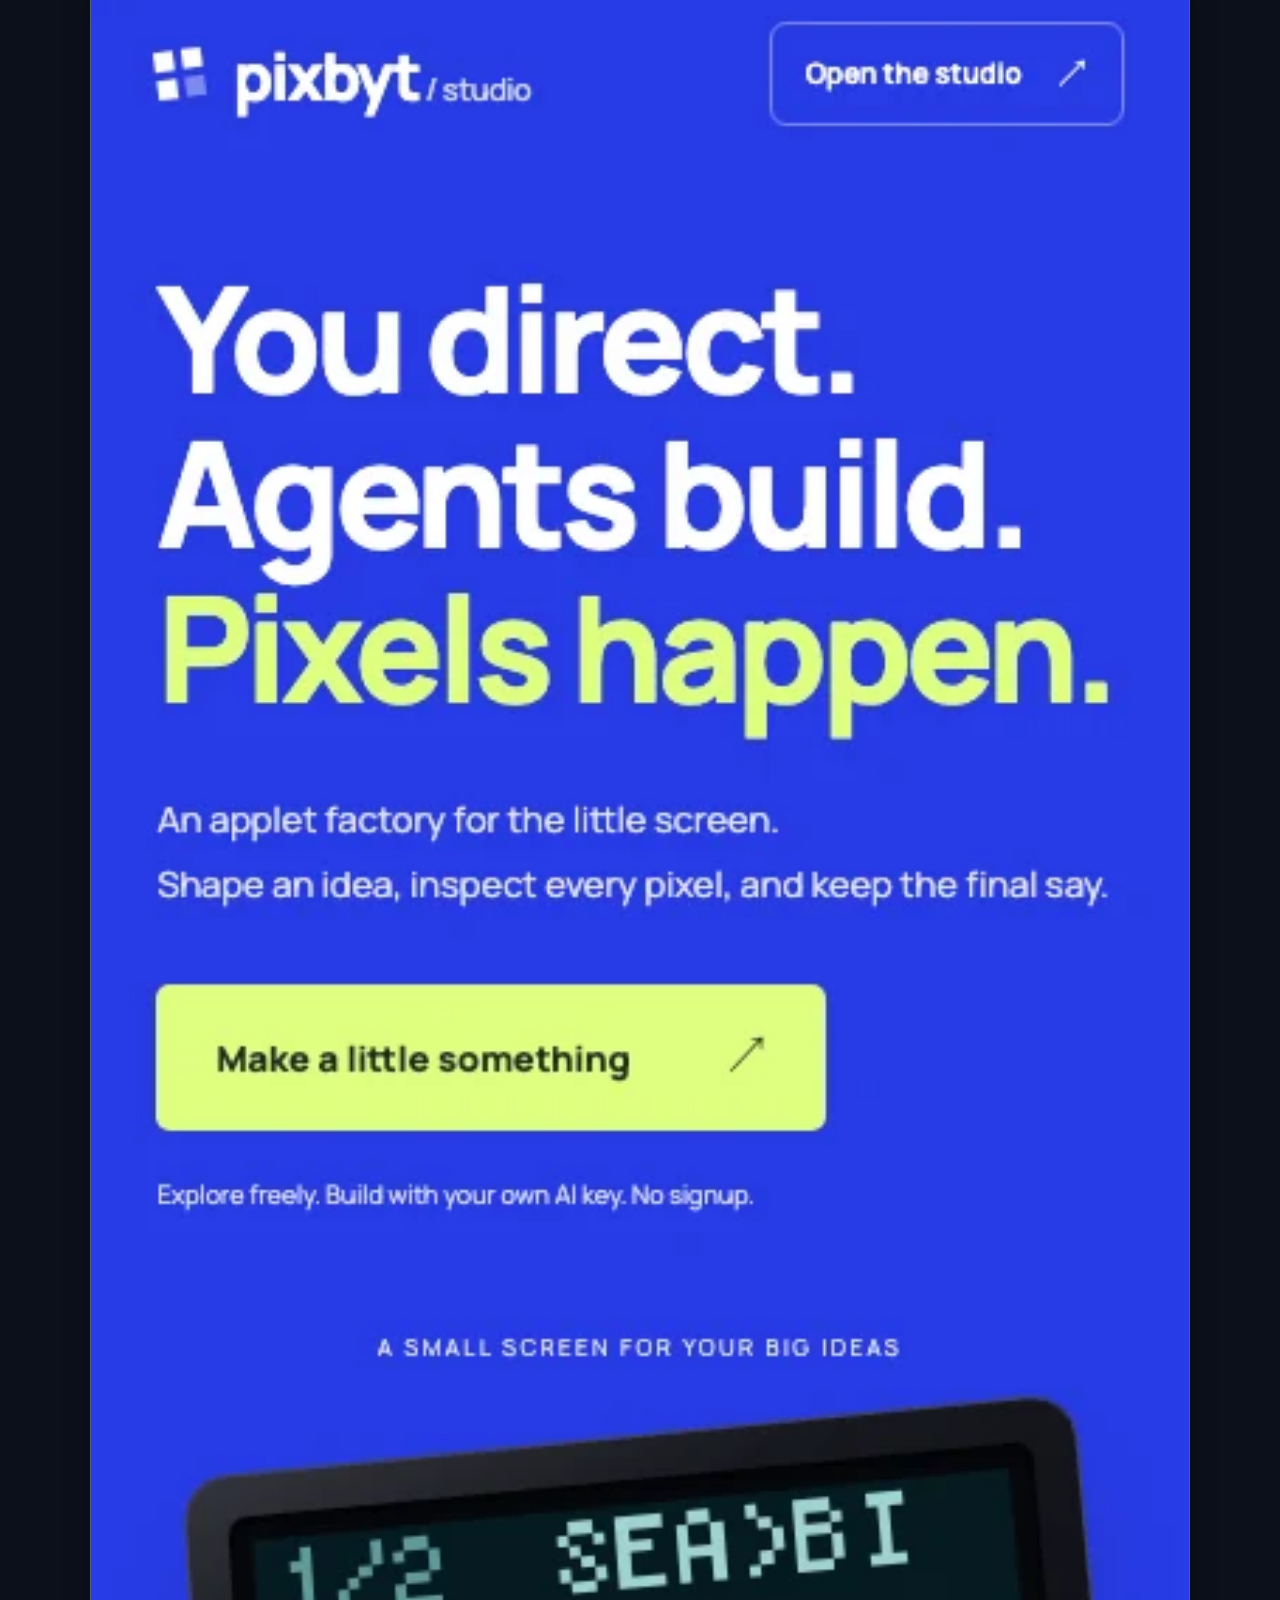
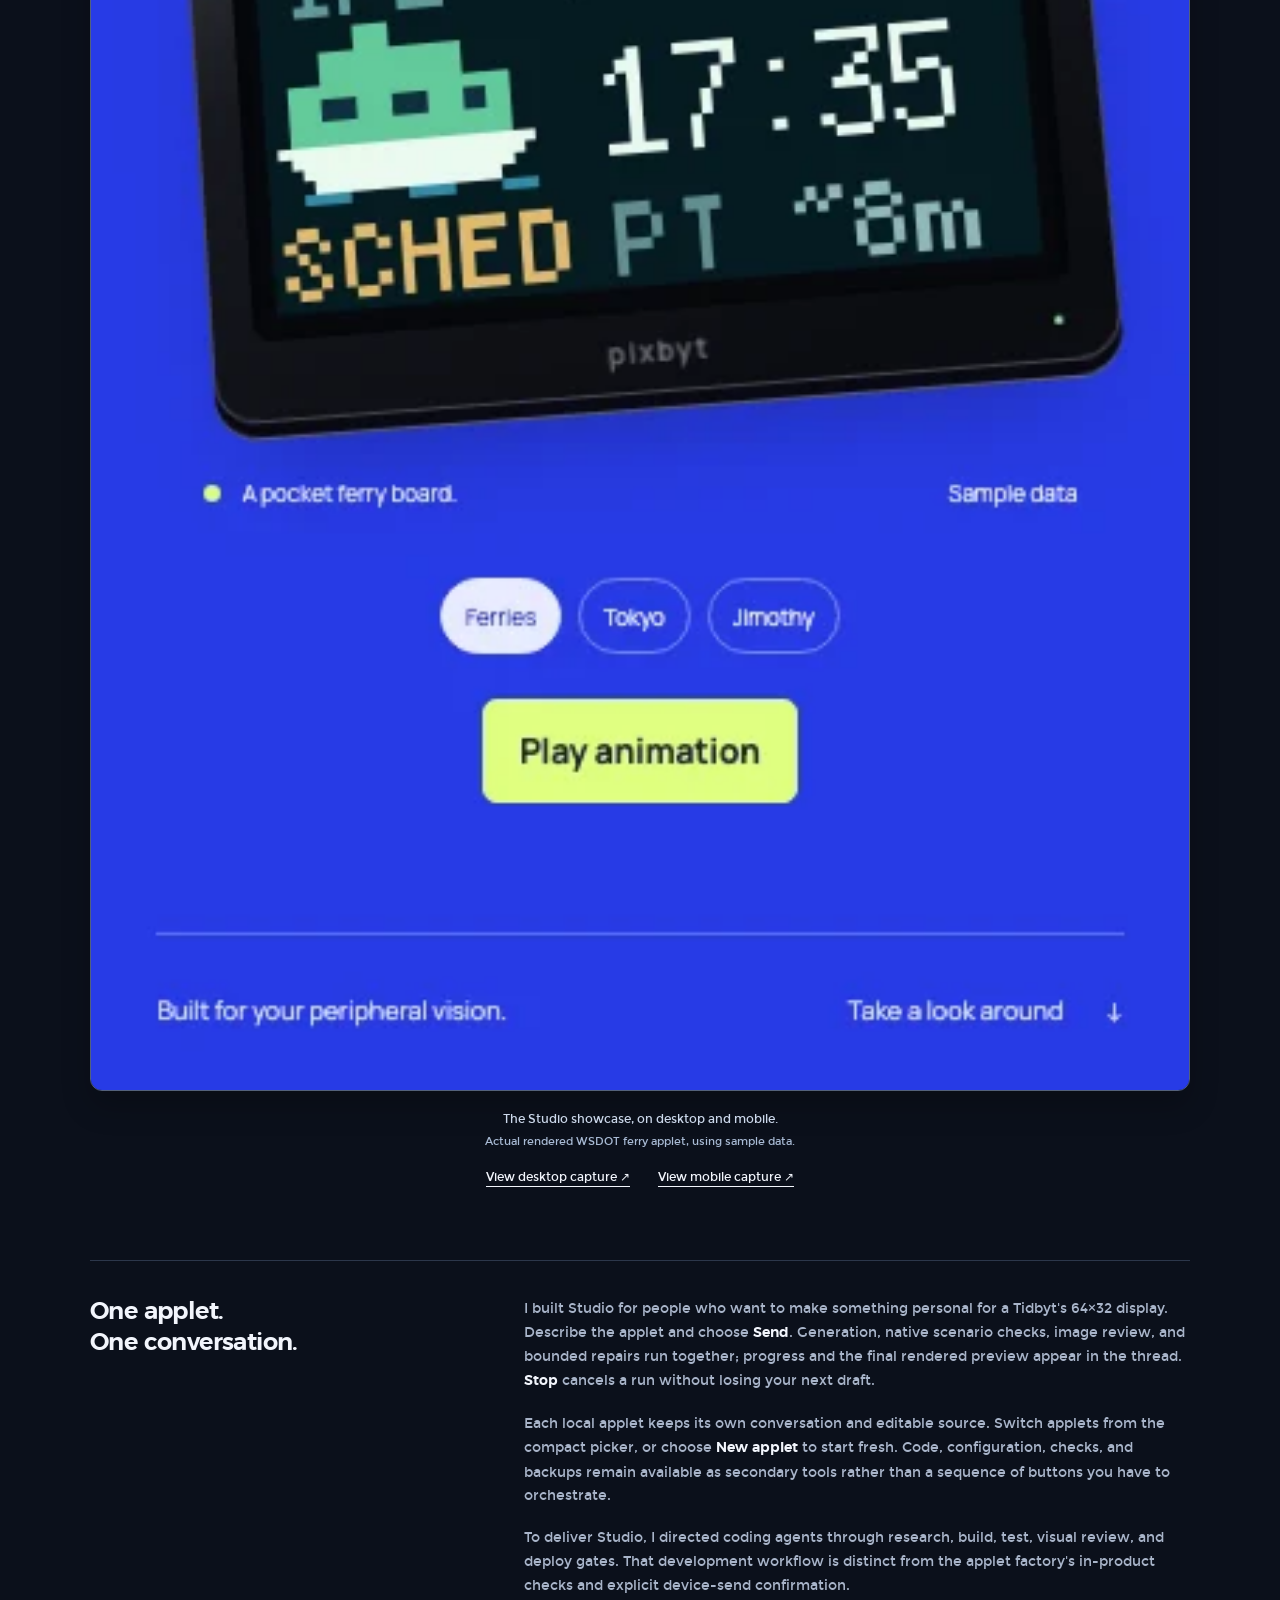
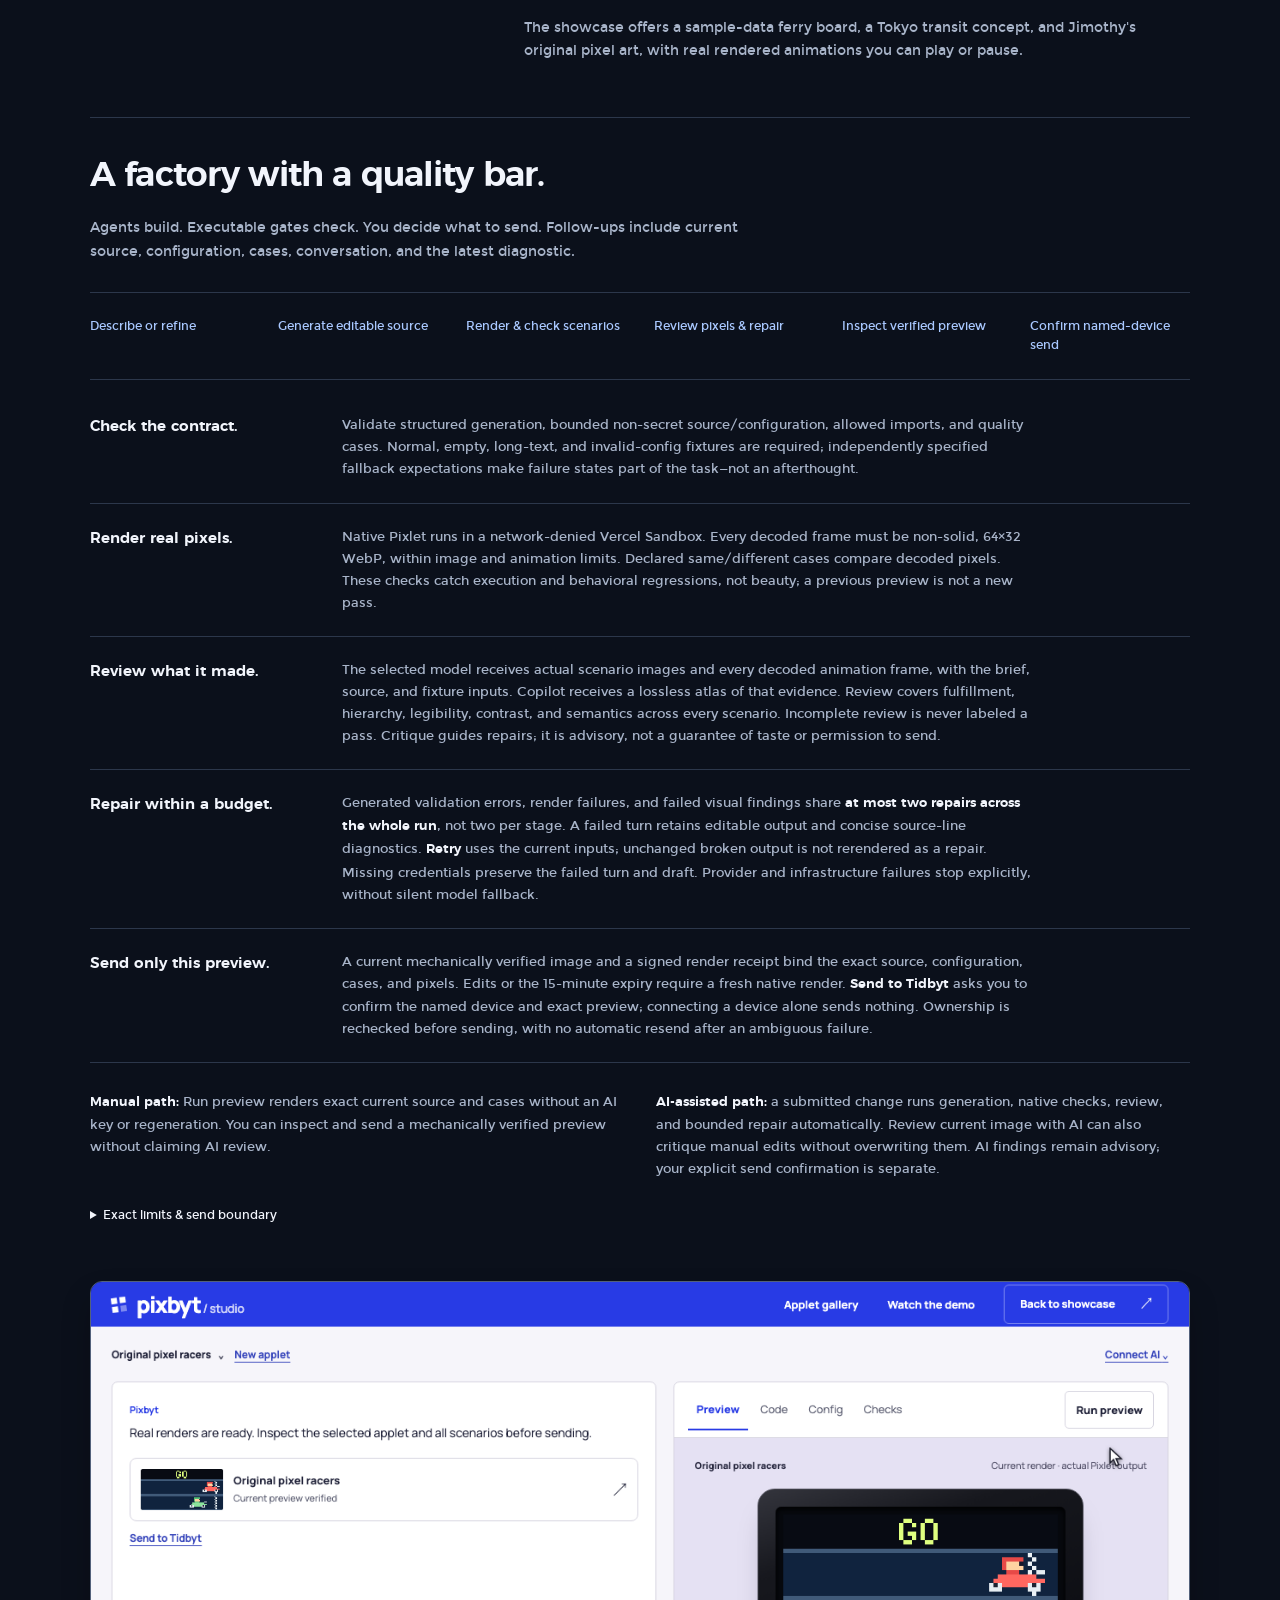
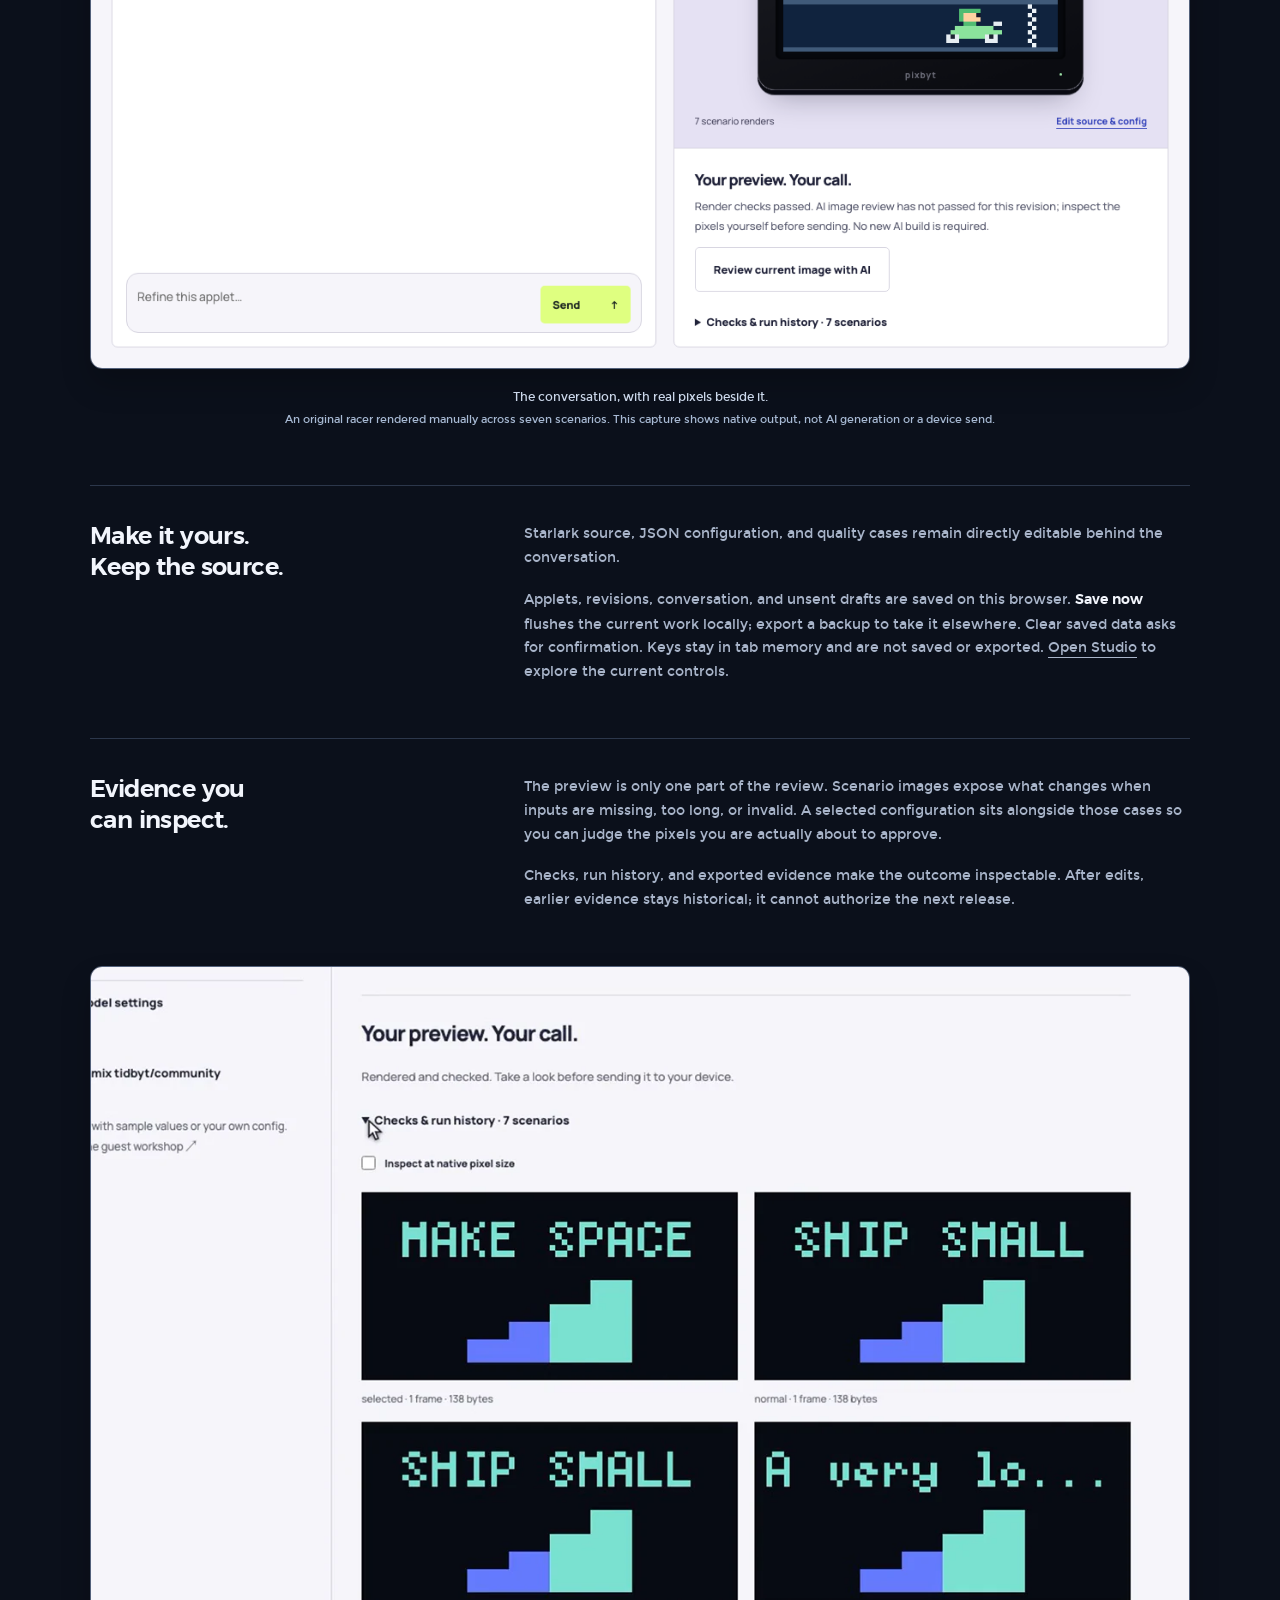
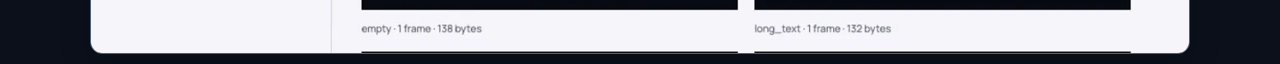
==== commit 9003207a: "Publish approved Pixbyt Remotion explainer Co-authored-by: Copilot App <223556219+Copilot@users.nore" ====
--- a/pixbyt.html
+++ b/pixbyt.html
@@ -19,7 +19,20 @@
     <header class="site-header"><a class="brand" href="index.html"><span class="brand-symbol" aria-hidden="true">a<span>.</span></span><span>Amit Shankar</span></a><nav aria-label="Main navigation"><a href="index.html#work">Work</a><a href="index.html#experience">Experience</a><a href="index.html#about">About</a></nav><a class="header-contact" href="mailto:amitarunshankar@gmail.com">Get in touch ↗</a></header>
     <main id="main" class="project-main">
         <a class="back-link" href="index.html#pixbyt-feature">← All projects</a>
-        <section class="project-hero"><h1>Pixbyt.</h1><ul class="stack-chips" aria-label="Technology stack"><li>TypeScript</li><li>Vite</li><li>Node.js</li><li>Pixlet</li><li>Python</li><li>OpenAI</li><li>GitHub Copilot SDK</li><li>Vercel Sandbox</li></ul><p class="lead">An applet factory for a little screen. Describe what you want, refine it in conversation, and inspect real pixels before sending anything to your Tidbyt.</p><div class="project-actions"><a class="button" href="https://pixbyt-studio.vercel.app/">Try Studio <span aria-hidden="true">↗</span></a><a class="quiet-link" href="https://pixbyt-studio.vercel.app/#/demo">Watch walkthrough <span aria-hidden="true">↗</span></a><a class="quiet-link" href="#quality-gates">Inside the quality gates <span aria-hidden="true">↓</span></a><a class="quiet-link" href="https://github.com/amitshankar97/pixbyt-studio">Studio repository ↗</a></div><p class="source-note">No signup to explore or render manual source. Connect your OpenAI API key or supported GitHub Copilot token for AI builds. Device sends use your own Tidbyt credentials. Studio source is private; repository access requires permission.</p></section>
+        <section class="project-hero"><h1>Pixbyt.</h1><ul class="stack-chips" aria-label="Technology stack"><li>TypeScript</li><li>Vite</li><li>Node.js</li><li>Pixlet</li><li>Python</li><li>OpenAI</li><li>GitHub Copilot SDK</li><li>Vercel Sandbox</li></ul><p class="lead">An applet factory for a little screen. Describe what you want, refine it in conversation, and inspect real pixels before sending anything to your Tidbyt.</p><div class="project-actions"><a class="button" href="https://pixbyt-studio.vercel.app/">Try Studio <span aria-hidden="true">↗</span></a><a class="quiet-link" href="#walkthrough">Watch walkthrough <span aria-hidden="true">↓</span></a><a class="quiet-link" href="#quality-gates">Inside the quality gates <span aria-hidden="true">↓</span></a><a class="quiet-link" href="https://github.com/amitshankar97/pixbyt-studio">Studio repository ↗</a></div><p class="source-note">No signup to explore or render manual source. Connect your OpenAI API key or supported GitHub Copilot token for AI builds. Device sends use your own Tidbyt credentials. Studio source is private; repository access requires permission.</p></section>
+        <section id="walkthrough" class="project-walkthrough" aria-labelledby="walkthrough-heading">
+            <div class="section-heading"><h2 id="walkthrough-heading">An idea. A whole little world.</h2><span>66-second explainer</span></div>
+            <p id="walkthrough-disclosure" class="demo-disclosure">A designed Remotion explainer: current-UI stills and archived native evidence, connected by illustrative workflow animation.</p>
+            <figure class="product-capture case-study-capture">
+                <video controls playsinline preload="metadata" poster="media/pixbyt/pixbyt-explainer-9796315d.jpg" width="1920" height="1080" aria-labelledby="walkthrough-heading" aria-describedby="walkthrough-disclosure walkthrough-caption">
+                    <source src="media/pixbyt/pixbyt-explainer-9796315d.mp4" type="video/mp4">
+                    <track kind="captions" src="media/pixbyt/pixbyt-explainer-9796315d.vtt" srclang="en" label="English (also shown in video)">
+                    Your browser does not support this video. <a href="media/pixbyt/pixbyt-explainer-9796315d.mp4">Open the explainer</a> or <a href="media/pixbyt/pixbyt-explainer-9796315d.txt">read the transcript</a>.
+                </video>
+                <figcaption id="walkthrough-caption">You direct. Pixels happen.<span>Original instrumental music; captions are built in. No recorded AI run or physical device delivery is shown.</span></figcaption>
+                <div class="capture-links"><a href="media/pixbyt/pixbyt-explainer-9796315d.txt">Read transcript ↗</a><a href="media/pixbyt/pixbyt-explainer-9796315d.mp4">Open video ↗</a><a href="https://pixbyt-studio.vercel.app/#/demo">Watch in Studio ↗</a></div>
+            </figure>
+        </section>
         <figure class="product-capture case-study-capture">
             <a href="images/projects/pixbyt-studio-desktop.webp">
                 <picture><source media="(max-width: 640px)" srcset="images/projects/pixbyt-studio-mobile.webp" width="390" height="966"><img src="images/projects/pixbyt-studio-desktop.webp" width="1440" height="856" alt="Pixbyt Studio's public homepage: a rendered WSDOT ferry applet with a Sample data label, curated applet choices, and a Play animation control"></picture>
@@ -68,7 +81,7 @@
                 <a href="images/projects/pixbyt-ai-connection.webp"><img src="images/projects/pixbyt-ai-connection.webp" width="1280" height="800" loading="lazy" alt="Current Connect AI dialog with provider and model selectors, an empty OpenAI key field, and an unsent applet direction behind it"></a>
                 <figcaption>Your provider. Your model.<span>The current Connect AI dialog, shown with OpenAI selected and no key entered. The applet direction has not been submitted.</span></figcaption>
             </figure>
-            <section class="story-row"><h2>Small surface.<br>Deliberate systems.</h2><div><p>Studio uses <strong>TypeScript and Vite</strong> for the interface, <strong>Node.js Vercel Functions</strong> for request handling, and ephemeral, network-denied <strong>Vercel Sandbox</strong> instances for native Pixlet rendering and Python image verification. OpenAI calls go directly to the provider; Copilot uses the <strong>GitHub Copilot SDK</strong> through an isolated request-only server path.</p><p>Generated applets use offline inputs, without hosted scheduling or live-feed fetching. Browser-local saves and exportable backups are separate from an explicit GitHub bundle save—not automatic sync or a cloud project database.</p><p><a href="https://pixbyt-studio.vercel.app/#/demo">Watch the captioned walkthrough</a> for a recorded look at manual applet source and native rendering.</p><details><summary>Implementation &amp; verification details</summary><p>Native scenario results and model findings are separate evidence. An offline racer has passed seven actual native scenarios, rendering four animation frames over two seconds. The linked recording demonstrates manual source and native rendering, not paid-model execution or physical device delivery. Model critique is advisory; API acceptance alone does not establish what appeared on a device.</p></details></div></section>
+            <section class="story-row"><h2>Small surface.<br>Deliberate systems.</h2><div><p>Studio uses <strong>TypeScript and Vite</strong> for the interface, <strong>Node.js Vercel Functions</strong> for request handling, and ephemeral, network-denied <strong>Vercel Sandbox</strong> instances for native Pixlet rendering and Python image verification. OpenAI calls go directly to the provider; Copilot uses the <strong>GitHub Copilot SDK</strong> through an isolated request-only server path.</p><p>Generated applets use offline inputs, without hosted scheduling or live-feed fetching. Browser-local saves and exportable backups are separate from an explicit GitHub bundle save—not automatic sync or a cloud project database.</p><p><a href="#walkthrough">Watch the captioned explainer</a> for a designed introduction to the applet factory.</p><details><summary>Implementation &amp; verification details</summary><p>Native scenario results and model findings are separate evidence. An offline racer has passed seven actual native scenarios, rendering four animation frames over two seconds. The explainer uses archived native evidence and current-UI stills; its workflow animation does not demonstrate a new AI run or physical device delivery. Model critique is advisory; API acceptance alone does not establish what appeared on a device.</p></details></div></section>
             <section class="story-row"><h2>Built on an<br>existing foundation.</h2><div><p>Studio is distinct from the original <a href="https://github.com/amitshankar97/pixbyt">Go/HTMX Pixbyt application</a>. That application supports authenticated applet management, community imports, Starlark/configuration editing, rendered previews, and manual image publishing to a configured Tidbyt device.</p><p>The original application's source and configuration live in <strong>Neon Postgres</strong>. Studio's browser-local applets and explicit GitHub bundle exports are separate workflows. Both source repositories remain private.</p></div></section>
         </div>
         <div class="next-project"><span>Keep exploring</span><a href="stockbear.html">Stockbear ↗</a></div>
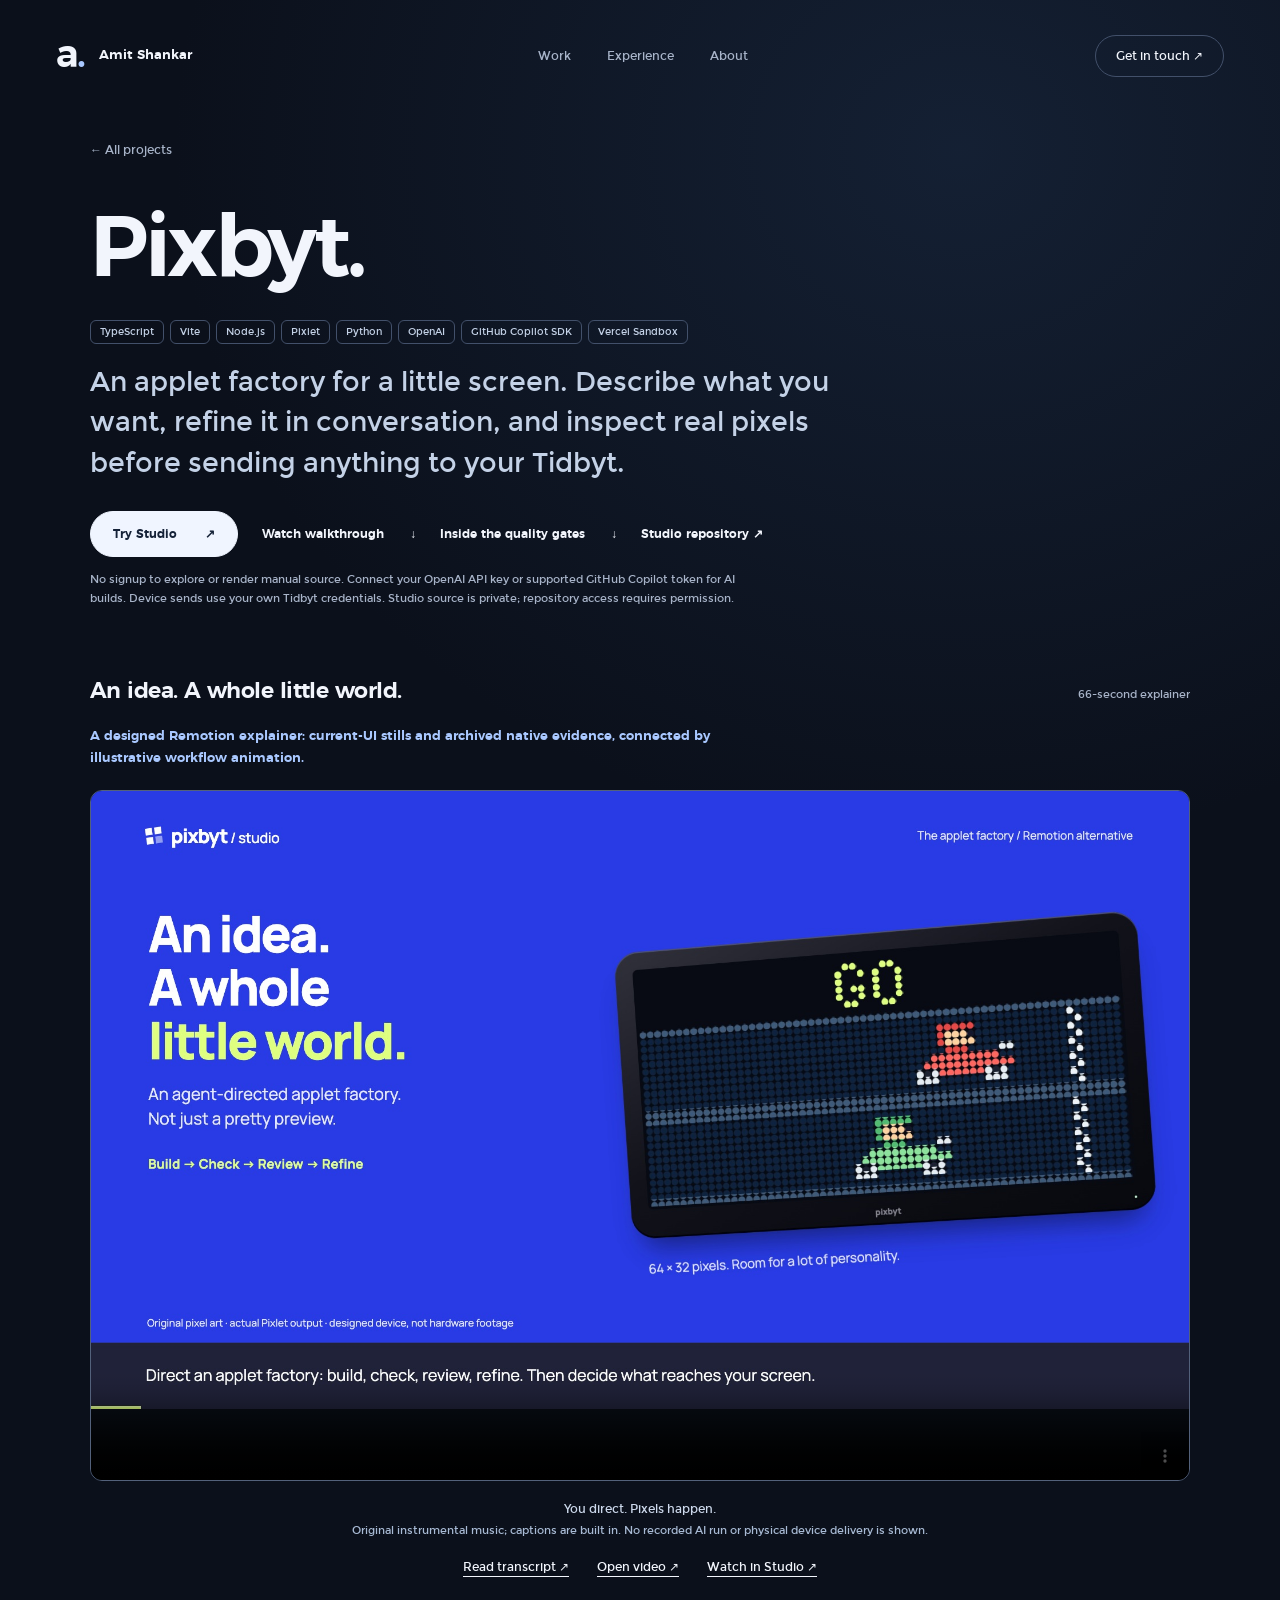
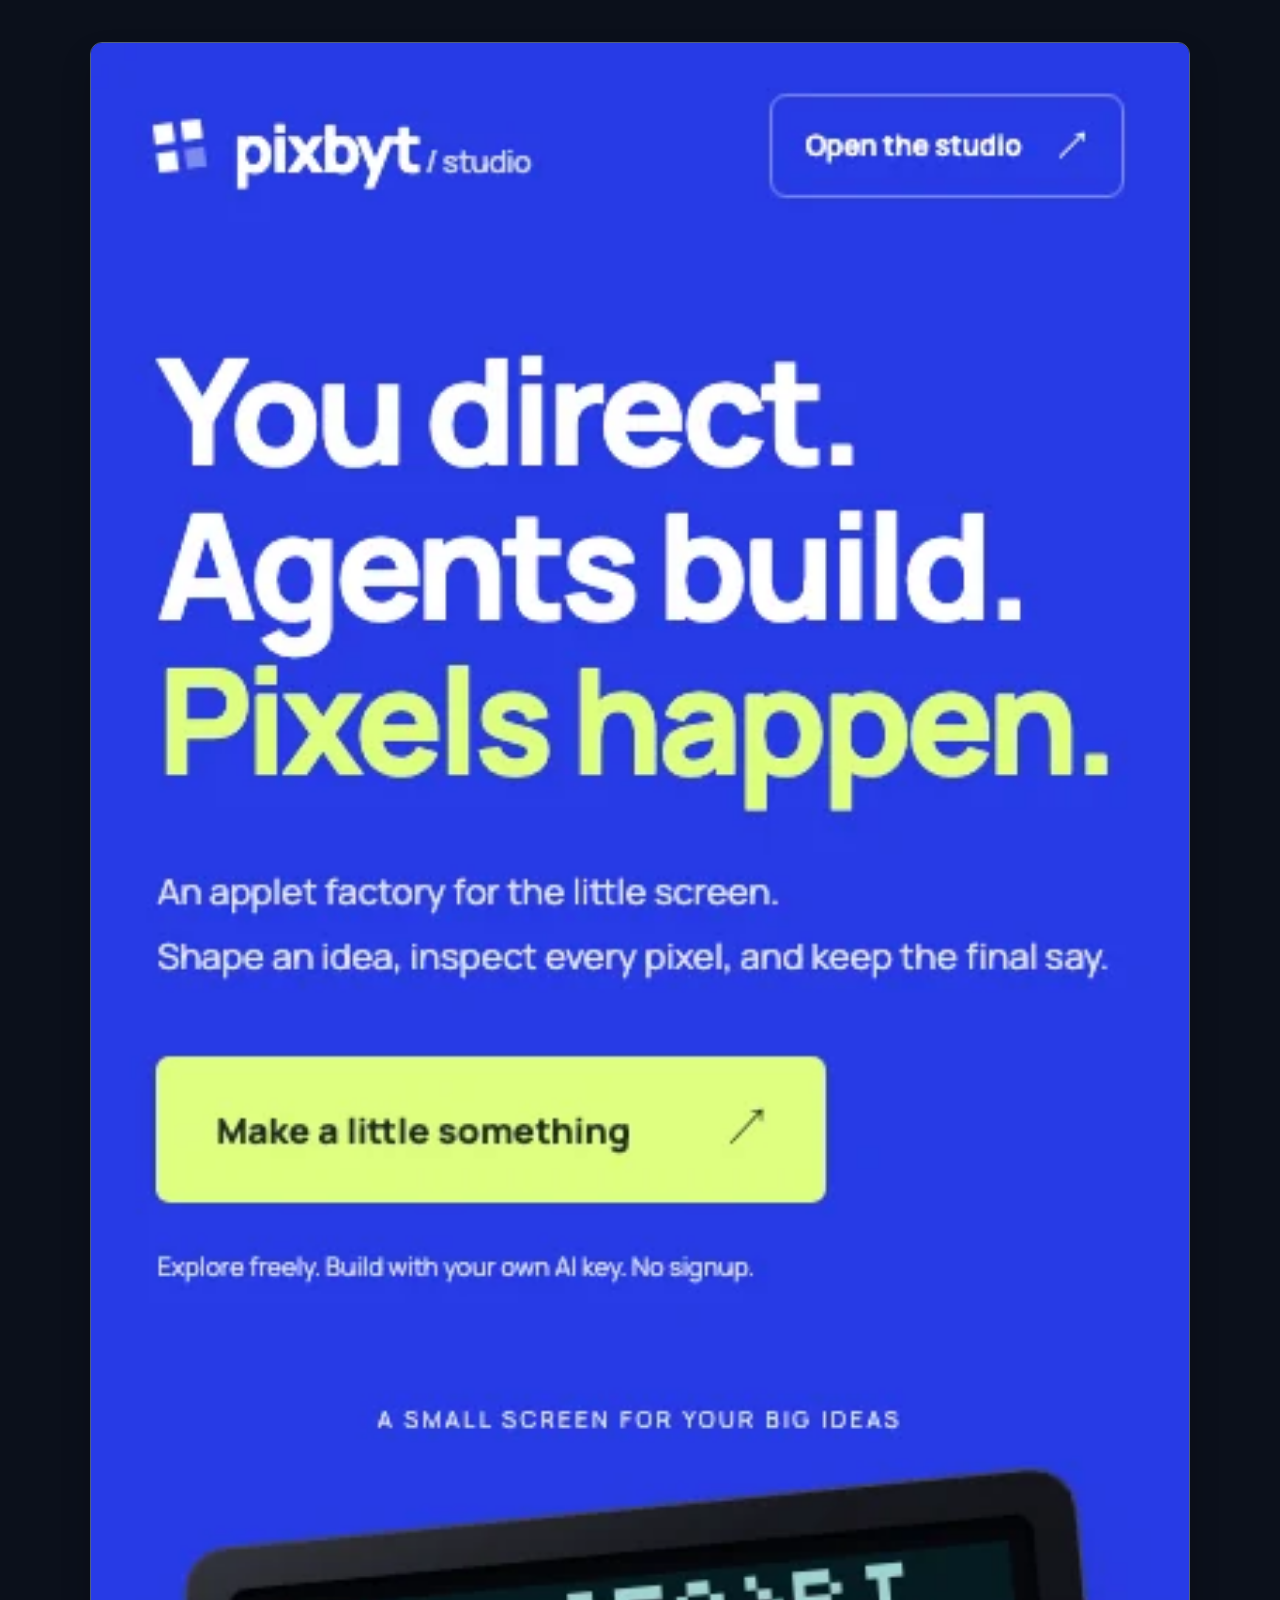
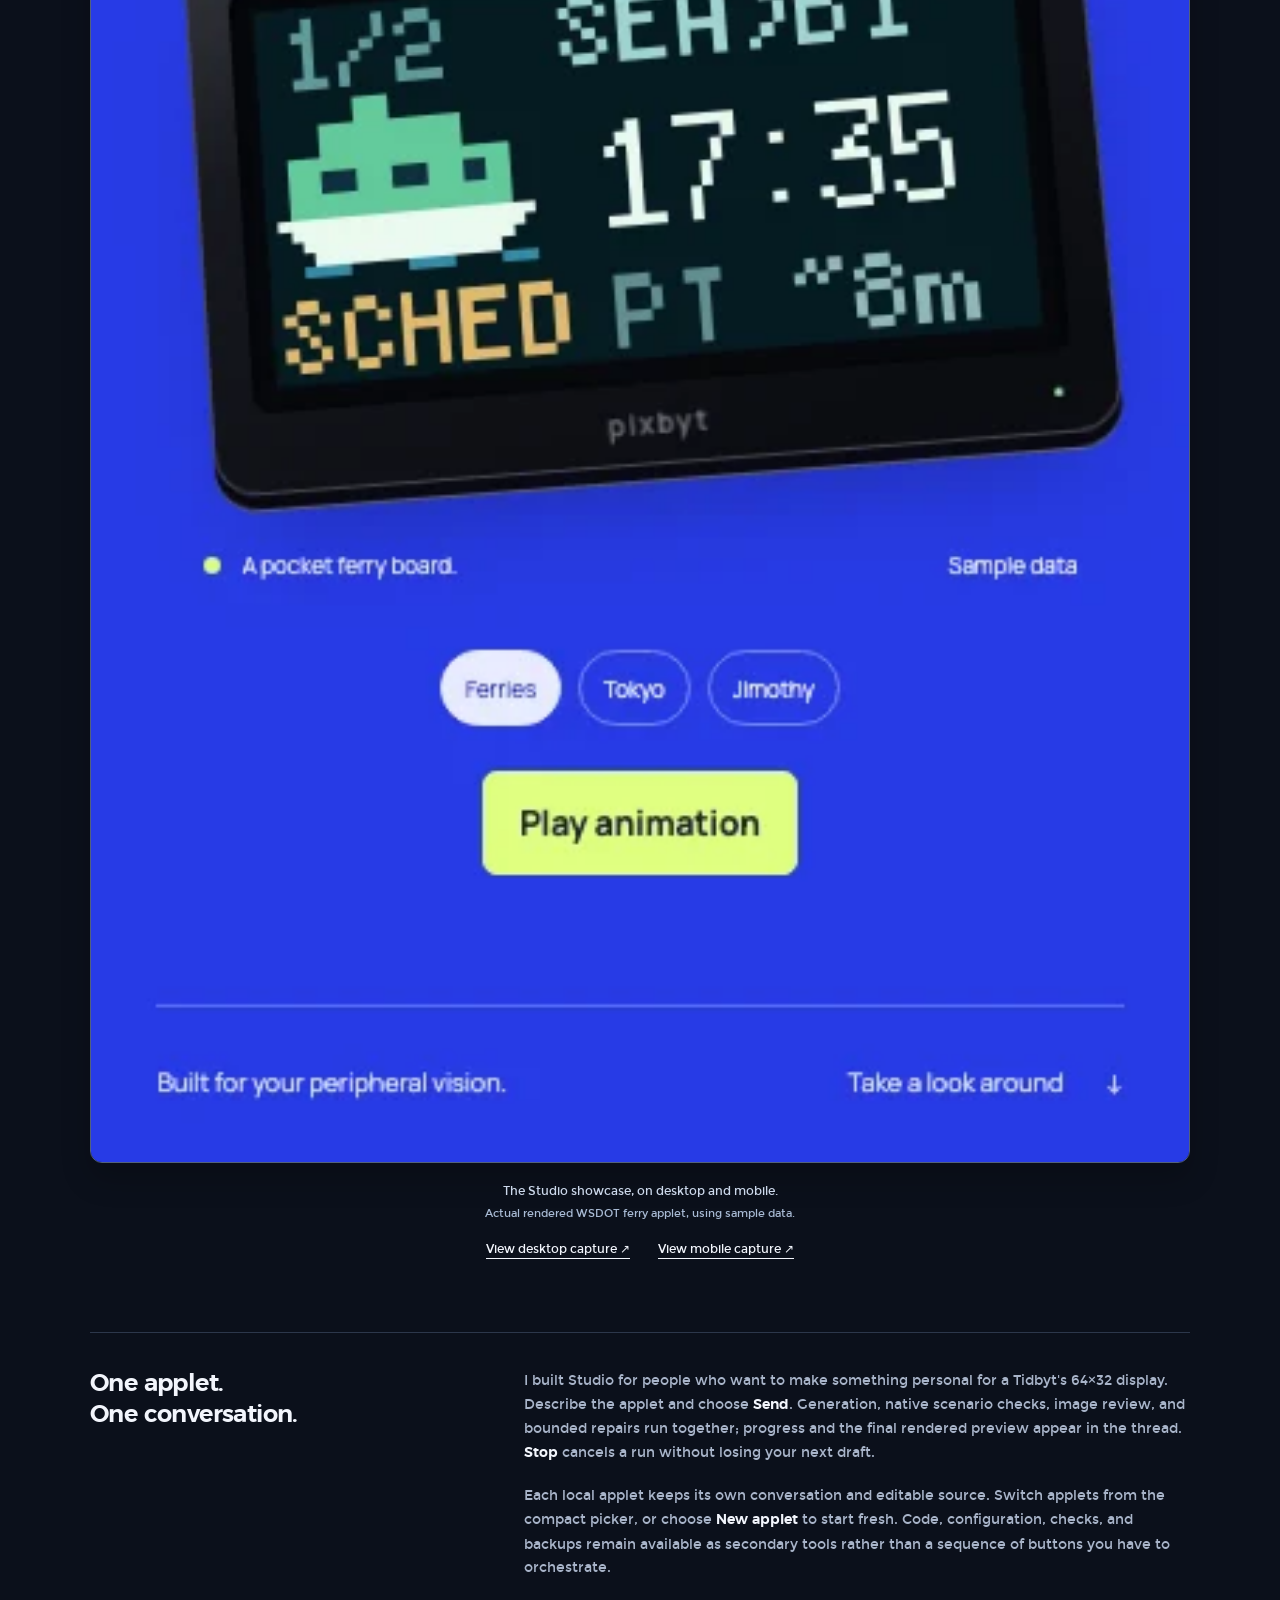
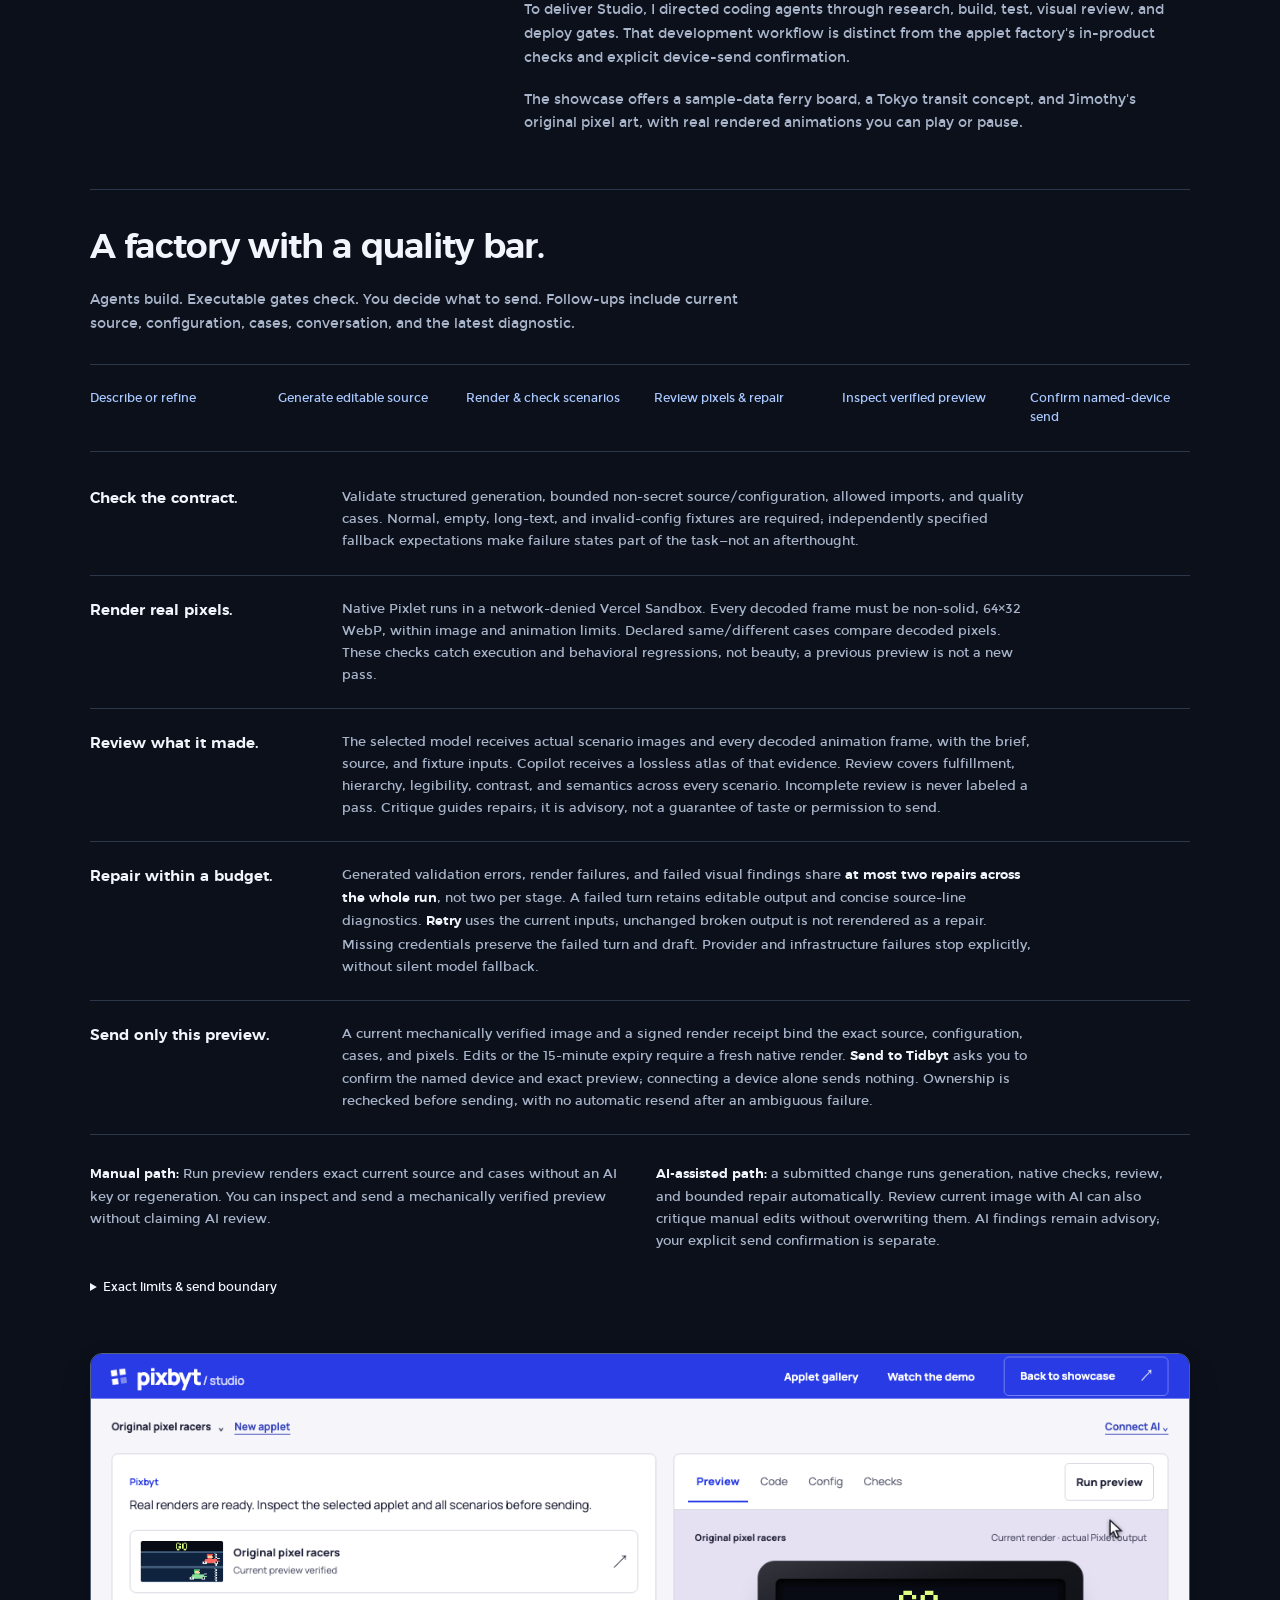
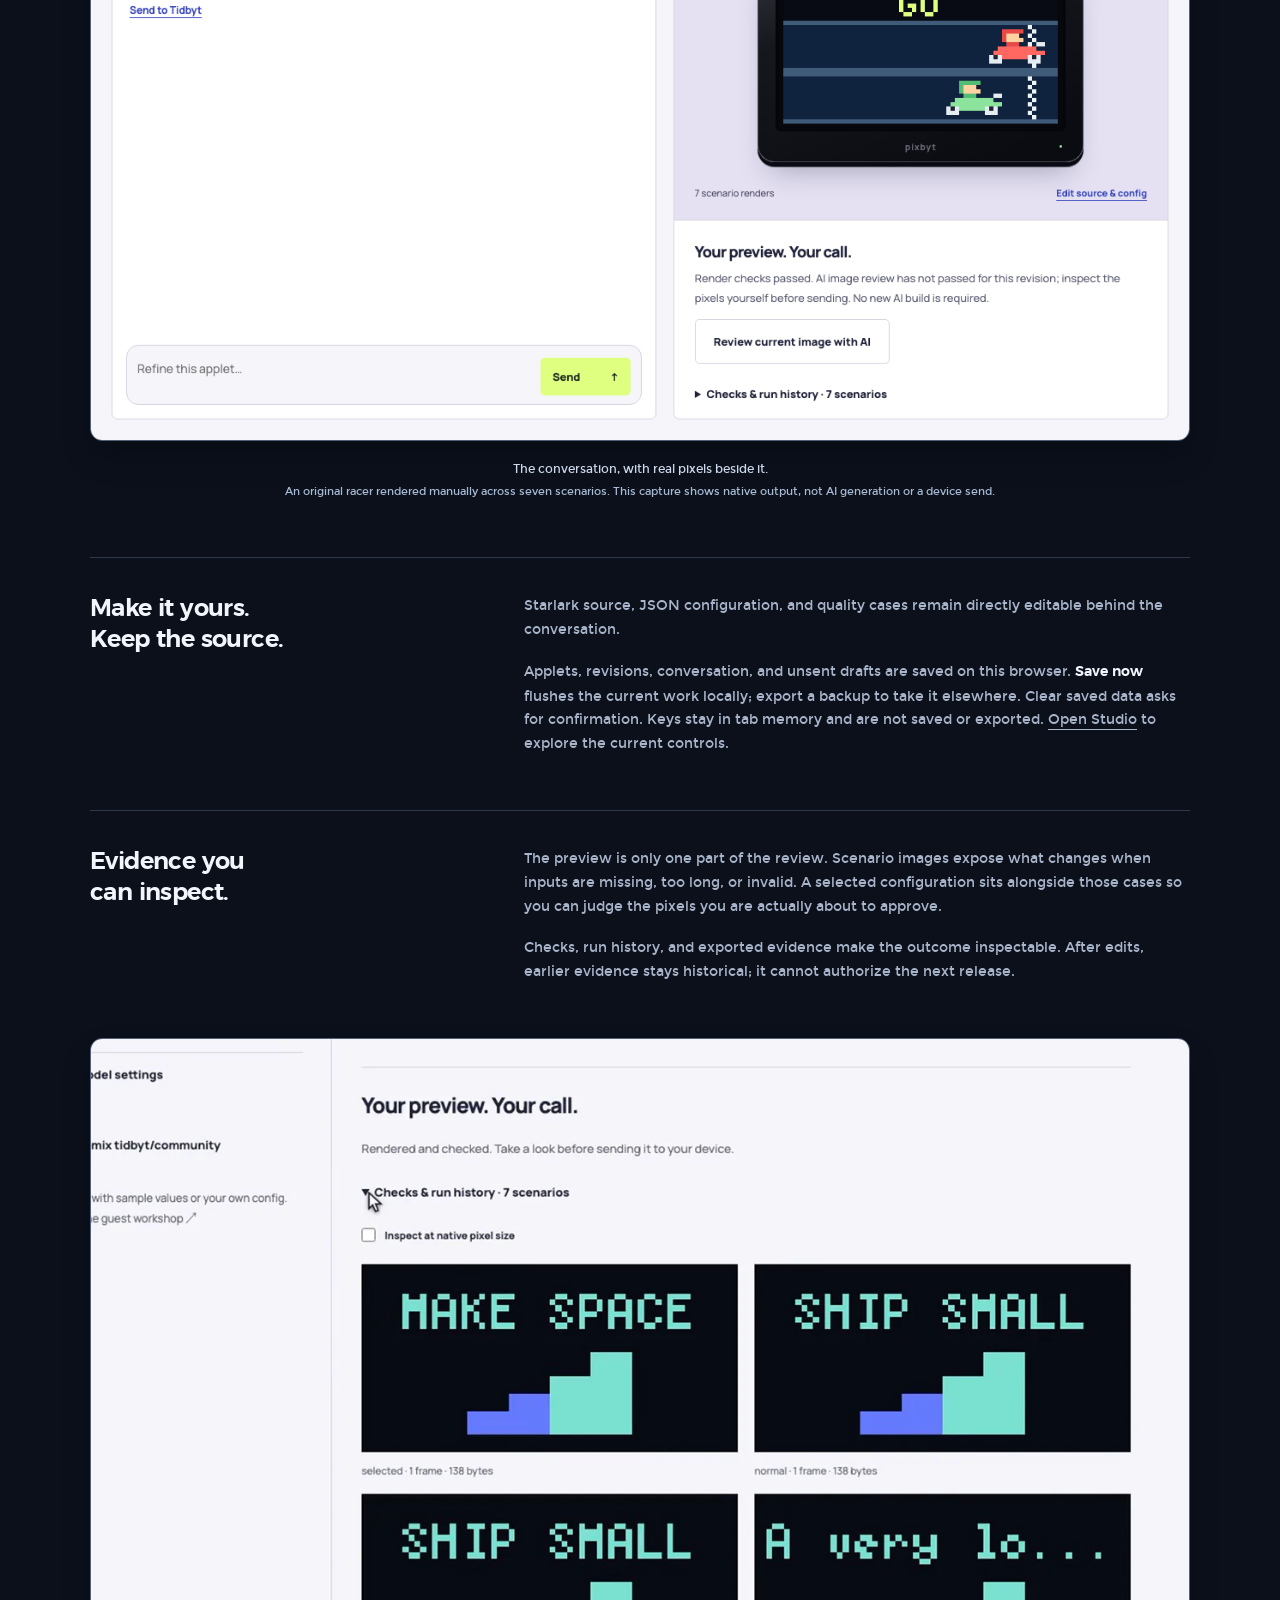
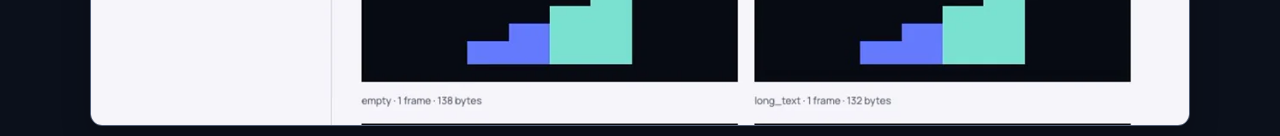
==== commit 0075ee41: "Reserve native controls below Pixbyt film captions Co-authored-by: Copilot App <223556219+Copilot@us" ====
--- a/pixbyt.html
+++ b/pixbyt.html
@@ -13,6 +13,11 @@
     <meta property="og:image:alt" content="Pixbyt Studio's public showcase with a WSDOT ferry applet labeled Sample data">
     <meta name="twitter:card" content="summary_large_image">
     <link rel="icon" href="favicon.svg" type="image/svg+xml"><link rel="alternate icon" href="favicon.png" type="image/png"><link rel="apple-touch-icon" href="apple-touch-icon.png"><link rel="stylesheet" href="css/portfolio.css">
+    <style>
+        .pixbyt-explainer{container-type:inline-size}
+        /* Reserve native controls below the film's burned-in captions. */
+        .project-walkthrough .pixbyt-explainer video{height:calc(56.25cqw + 72px);object-fit:contain;object-position:top}
+    </style>
 </head>
 <body>
     <a class="skip-link" href="#main">Skip to content</a>
@@ -23,7 +28,7 @@
         <section id="walkthrough" class="project-walkthrough" aria-labelledby="walkthrough-heading">
             <div class="section-heading"><h2 id="walkthrough-heading">An idea. A whole little world.</h2><span>66-second explainer</span></div>
             <p id="walkthrough-disclosure" class="demo-disclosure">A designed Remotion explainer: current-UI stills and archived native evidence, connected by illustrative workflow animation.</p>
-            <figure class="product-capture case-study-capture">
+            <figure class="product-capture case-study-capture pixbyt-explainer">
                 <video controls playsinline preload="metadata" poster="media/pixbyt/pixbyt-explainer-9796315d.jpg" width="1920" height="1080" aria-labelledby="walkthrough-heading" aria-describedby="walkthrough-disclosure walkthrough-caption">
                     <source src="media/pixbyt/pixbyt-explainer-9796315d.mp4" type="video/mp4">
                     <track kind="captions" src="media/pixbyt/pixbyt-explainer-9796315d.vtt" srclang="en" label="English (also shown in video)">
